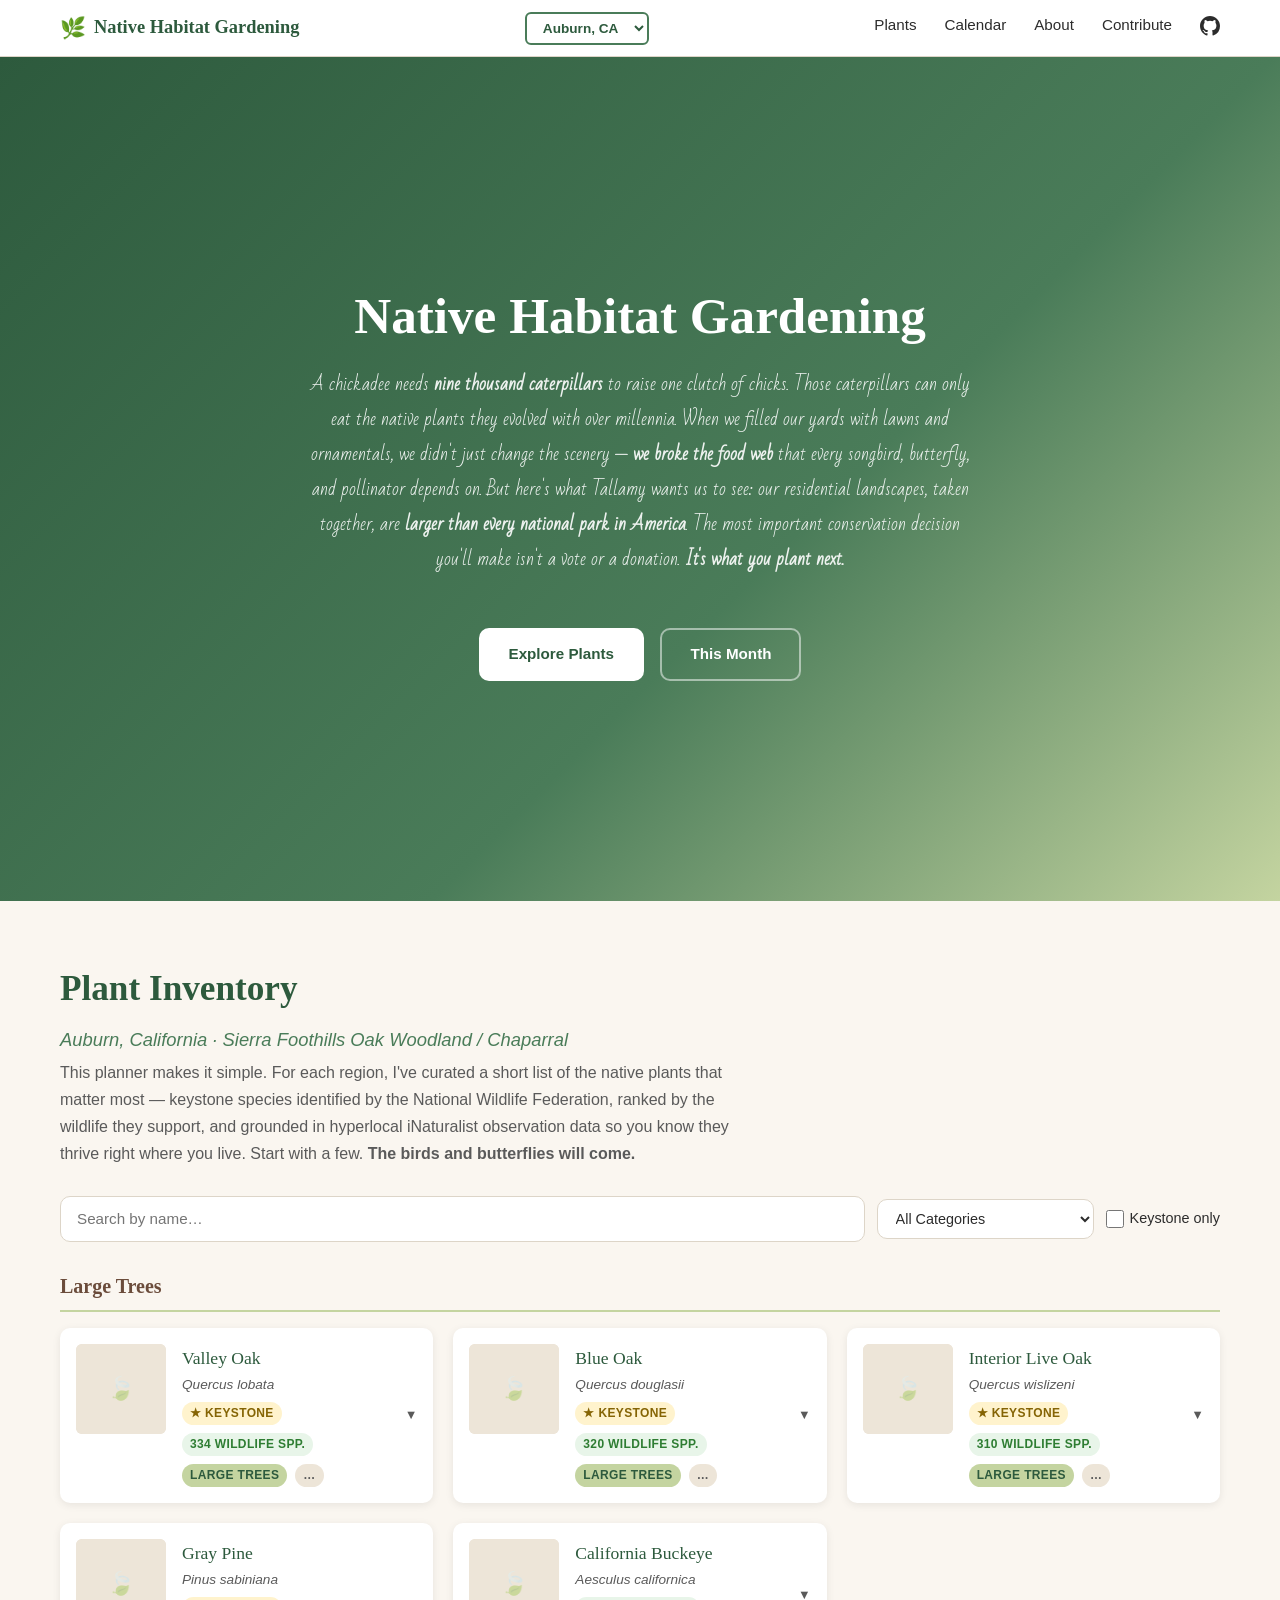
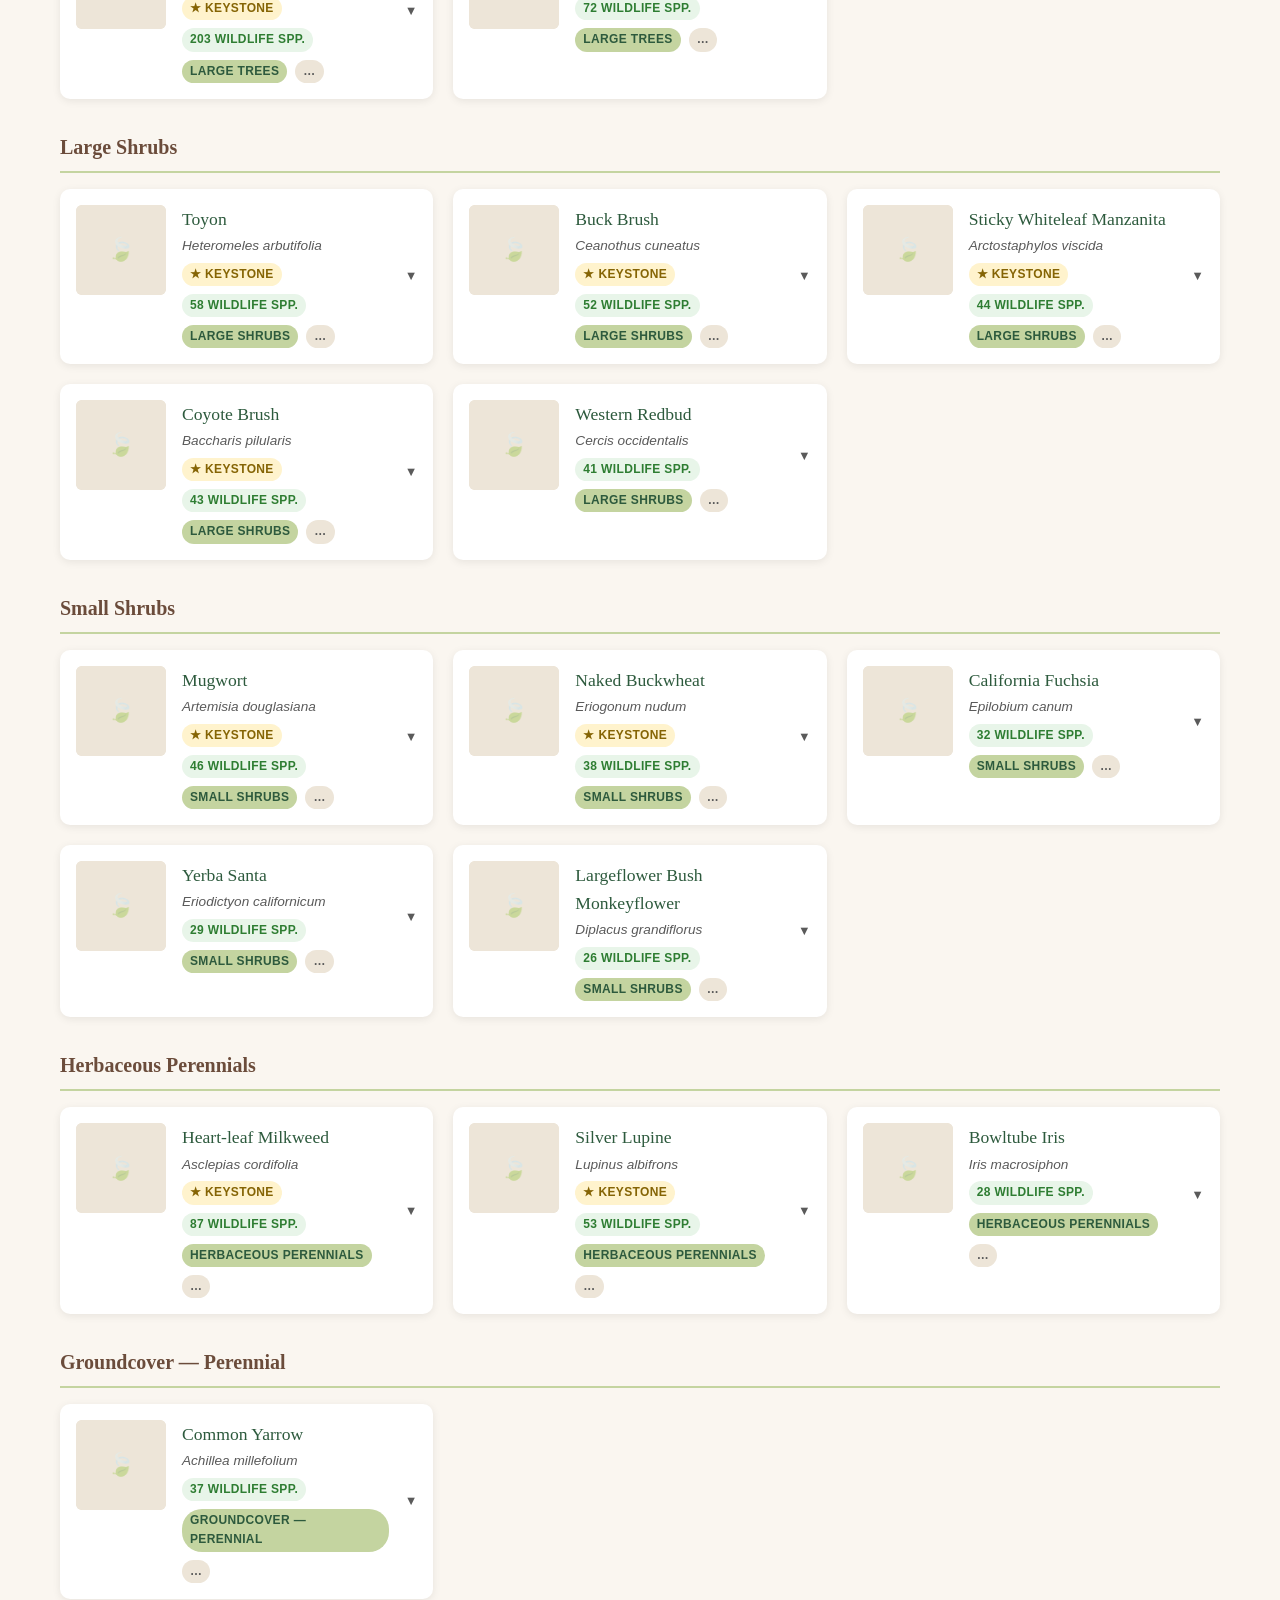
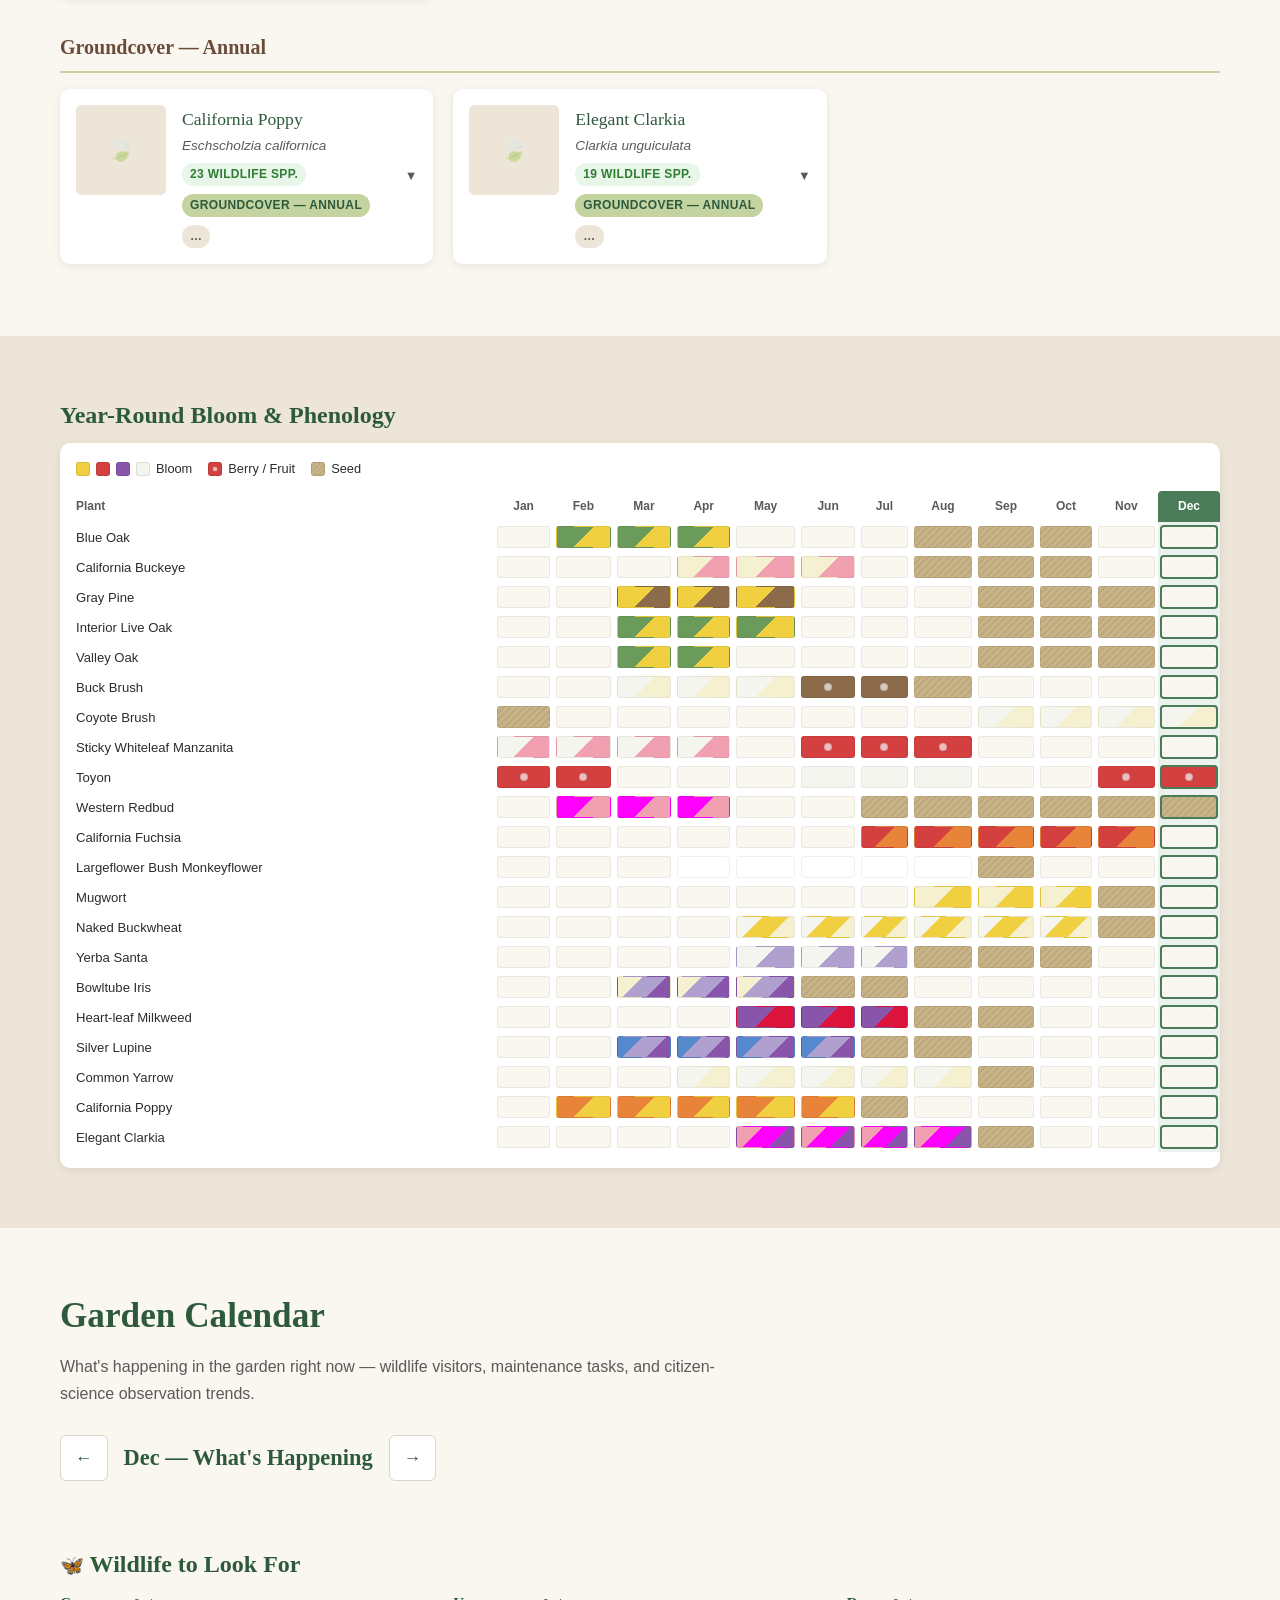
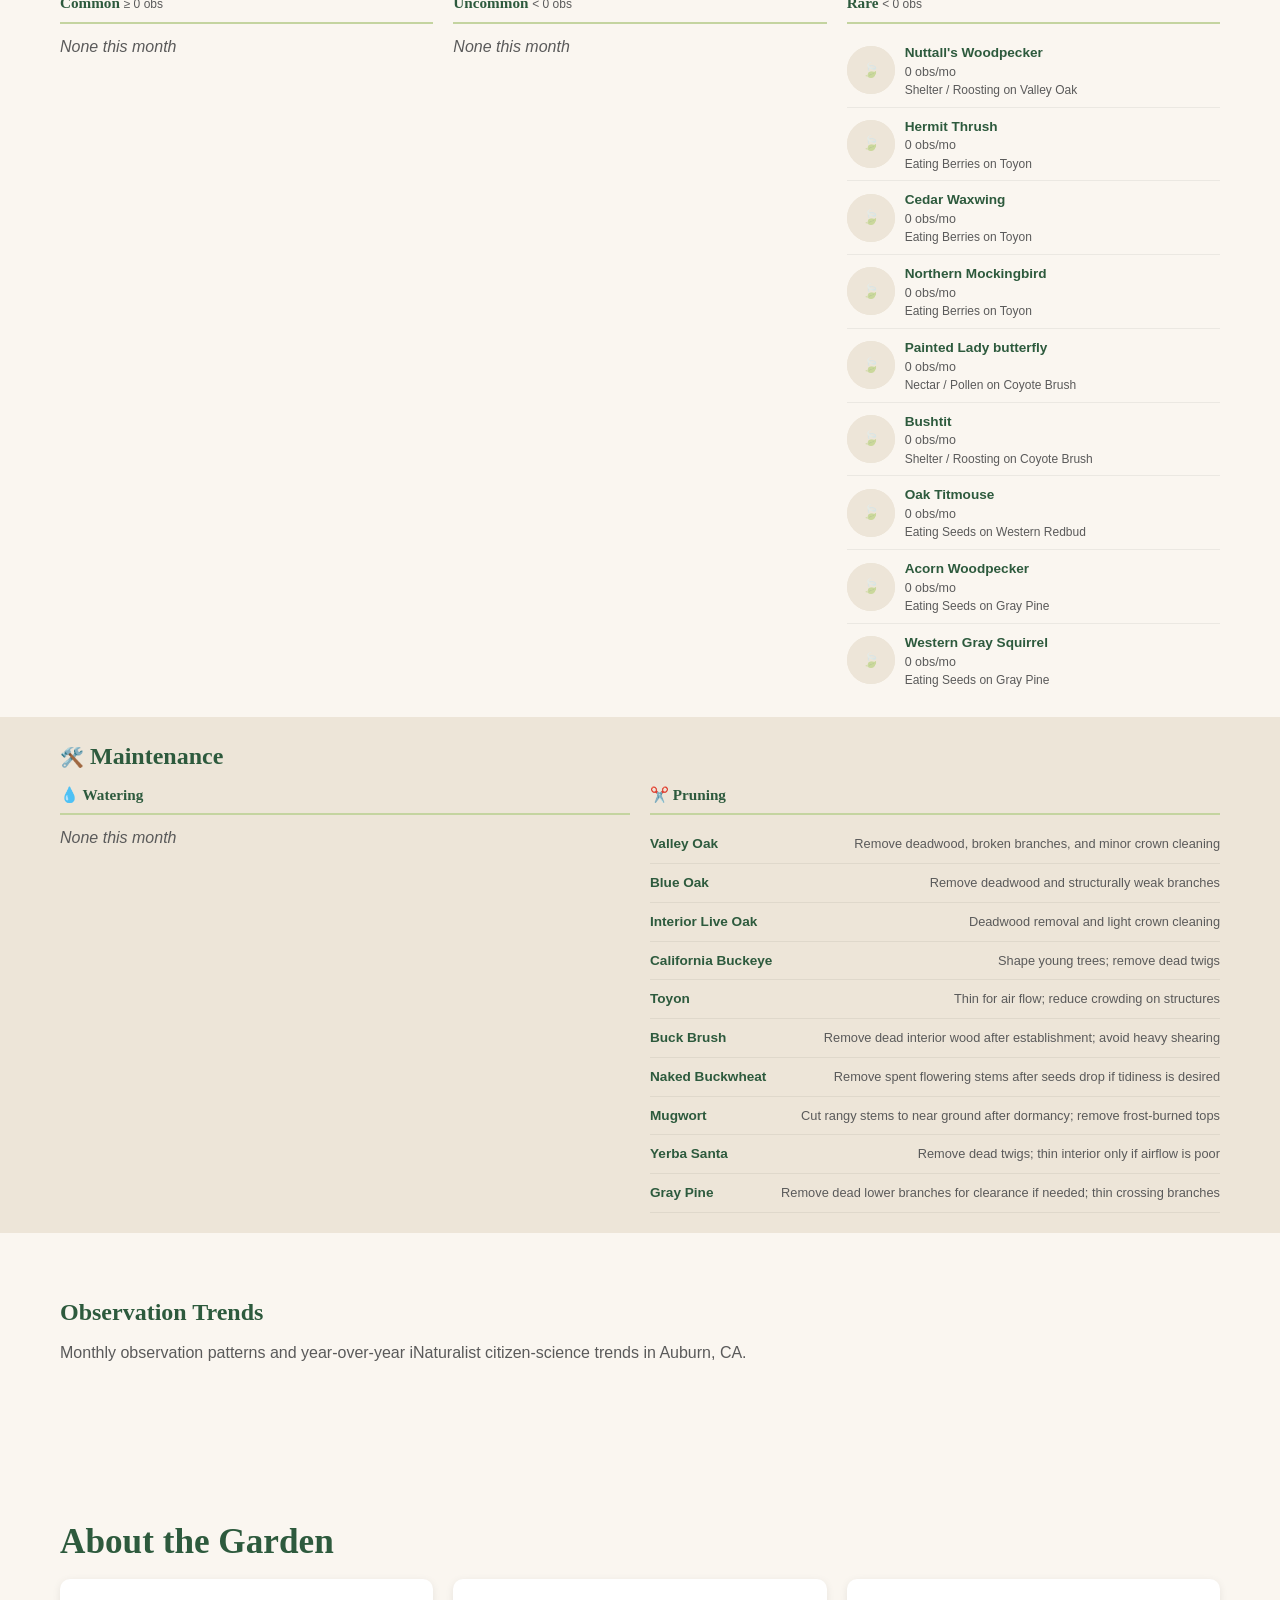
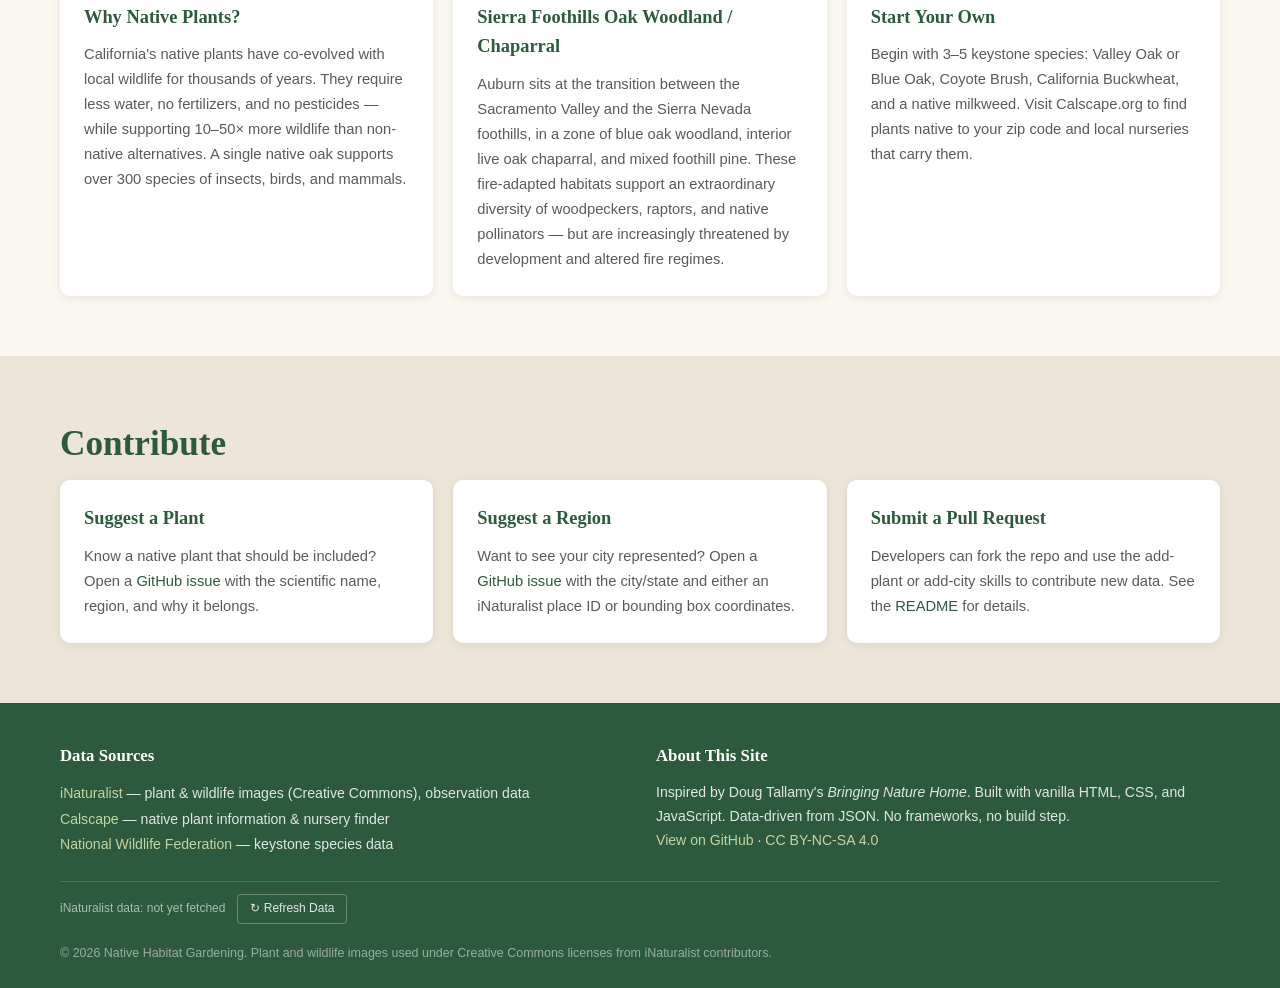
==== index.html @ b2725a1a "Fix plant thumbnail not filling square on mobile Mobile override resized .plant-card-img to 70px but" ====
<!DOCTYPE html>
<html lang="en">
<head>
  <meta charset="UTF-8">
  <meta name="viewport" content="width=device-width, initial-scale=1.0">
  <title>Native Habitat Gardening</title>
  <meta name="description" content="Our yards are larger than every national park combined. This planner curates the native keystone species that matter most for your region — backed by NWF data and iNaturalist observations — so you can rebuild the food web from your own garden.">

  <!-- Open Graph -->
  <meta property="og:title" content="Native Habitat Gardening">
  <meta property="og:description" content="A chickadee needs nine thousand caterpillars to raise one clutch. Our yards, taken together, are larger than every national park in America. What you plant next matters. Start here.">
  <meta property="og:type" content="website">

  <!-- Twitter Card -->
  <meta name="twitter:card" content="summary">
  <meta name="twitter:title" content="Native Habitat Gardening">
  <meta name="twitter:description" content="A chickadee needs nine thousand caterpillars to raise one clutch. Our yards, taken together, are larger than every national park in America. What you plant next matters. Start here.">

  <meta name="theme-color" content="#4a7c59">

  <!-- Favicons & Touch Icons -->
  <link rel="icon" href="favicon.ico" sizes="16x16 32x32">
  <link rel="icon" href="images/favicon.svg" type="image/svg+xml">
  <link rel="apple-touch-icon" href="images/apple-touch-icon.png">
  <link rel="manifest" href="site.webmanifest">

  <link rel="preconnect" href="https://fonts.googleapis.com">
  <link rel="preconnect" href="https://fonts.gstatic.com" crossorigin>
  <link href="https://fonts.googleapis.com/css2?family=Bad+Script&display=swap" rel="stylesheet">
  <link rel="stylesheet" href="css/styles.css?v=14">
</head>
<body>
  <a href="#main" class="skip-link">Skip to main content</a>

  <header class="site-header" role="banner">
    <nav class="nav" aria-label="Main navigation">
      <a href="#" class="nav-logo" aria-label="Native Habitat Gardening home">
        <span class="nav-logo-icon" aria-hidden="true">🌿</span>
        <span>Native Habitat Gardening</span>
      </a>
      <div class="place-selector-wrap">
        <label for="place-selector" class="sr-only">Select a region</label>
        <select id="place-selector" class="place-selector" aria-label="Select a region"></select>
      </div>
      <button class="nav-toggle" aria-label="Toggle menu" aria-expanded="false">
        <span></span><span></span><span></span>
      </button>
      <ul class="nav-links">
        <li><a href="#inventory">Plants</a></li>
        <li><a href="#calendar">Calendar</a></li>
        <li><a href="#about">About</a></li>
        <li><a href="#contribute">Contribute</a></li>
        <li><a href="https://github.com/chetanddesai/native-habitat-planner" target="_blank" rel="noopener" class="nav-github" aria-label="View on GitHub"><svg viewBox="0 0 16 16" width="20" height="20" fill="currentColor" aria-hidden="true"><path d="M8 0C3.58 0 0 3.58 0 8c0 3.54 2.29 6.53 5.47 7.59.4.07.55-.17.55-.38 0-.19-.01-.82-.01-1.49-2.01.37-2.53-.49-2.69-.94-.09-.23-.48-.94-.82-1.13-.28-.15-.68-.52-.01-.53.63-.01 1.08.58 1.23.82.72 1.21 1.87.87 2.33.66.07-.52.28-.87.51-1.07-1.78-.2-3.64-.89-3.64-3.95 0-.87.31-1.59.82-2.15-.08-.2-.36-1.02.08-2.12 0 0 .67-.21 2.2.82a7.64 7.64 0 0 1 4 0c1.53-1.04 2.2-.82 2.2-.82.44 1.1.16 1.92.08 2.12.51.56.82 1.27.82 2.15 0 3.07-1.87 3.75-3.65 3.95.29.25.54.73.54 1.48 0 1.07-.01 1.93-.01 2.2 0 .21.15.46.55.38A8.01 8.01 0 0 0 16 8c0-4.42-3.58-8-8-8z"/></svg></a></li>
      </ul>
    </nav>
  </header>

  <main id="main">
    <section class="hero" aria-label="Garden introduction">
      <div class="hero-content">
        <h1 id="hero-title">Native Habitat Gardening</h1>
        <p class="hero-desc" id="hero-desc">A chickadee needs <strong>nine thousand caterpillars</strong> to raise one clutch of chicks. Those caterpillars can only eat the native plants they evolved with over millennia. When we filled our yards with lawns and ornamentals, we didn't just change the scenery — <strong>we broke the food web</strong> that every songbird, butterfly, and pollinator depends on. But here's what Tallamy wants us to see: our residential landscapes, taken together, are <strong>larger than every national park in America</strong>. The most important conservation decision you'll make isn't a vote or a donation. <strong>It's what you plant next.</strong></p>
        <div class="hero-buttons">
          <a href="#inventory" class="btn btn-primary">Explore Plants</a>
          <a href="#calendar" class="btn btn-secondary">This Month</a>
        </div>
      </div>
    </section>

    <section id="inventory" class="section" aria-label="Plant inventory">
      <div class="container">
        <h2 class="section-title">Plant Inventory</h2>
        <p class="inventory-subtitle" id="inventory-subtitle"></p>
        <p class="section-desc">This planner makes it simple. For each region, I've curated a short list of the native plants that matter most — keystone species identified by the National Wildlife Federation, ranked by the wildlife they support, and grounded in hyperlocal iNaturalist observation data so you know they thrive right where you live. Start with a few. <strong>The birds and butterflies will come.</strong></p>
        <div class="filters" role="search" aria-label="Filter plants">
          <input type="search" id="plant-search" class="filter-search" placeholder="Search by name…" aria-label="Search plants by name">
          <div class="filter-group">
            <select id="category-filter" aria-label="Filter by category">
              <option value="all">All Categories</option>
              <option value="large-tree">Large Tree</option>
              <option value="large-shrub">Large Shrub</option>
              <option value="small-shrub">Small Shrub</option>
              <option value="herbaceous-perennial">Herbaceous Perennial</option>
              <option value="groundcover-perennial">Groundcover — Perennial</option>
              <option value="groundcover-annual">Groundcover — Annual</option>
            </select>
            <label class="filter-checkbox">
              <input type="checkbox" id="keystone-filter">
              <span>Keystone only</span>
            </label>
          </div>
        </div>
        <div id="plant-grid" class="plant-grid" aria-live="polite"></div>
      </div>
    </section>

    <section id="phenology-section" class="section section-alt" aria-label="Year-round phenology">
      <div class="container">
        <h3 class="section-title section-title-sm">Year-Round Bloom &amp; Phenology</h3>
        <div id="phenology-chart" class="phenology-chart" role="img" aria-label="Year-round bloom and phenology timeline for all plants"></div>
      </div>
    </section>

    <section id="calendar" class="section" aria-label="Garden calendar">
      <div class="container">
        <h2 class="section-title">Garden Calendar</h2>
        <p class="section-desc">What's happening in the garden right now — wildlife visitors, maintenance tasks, and citizen-science observation trends.</p>
        <div class="calendar-controls">
          <button class="month-btn" data-dir="-1" aria-label="Previous month">&larr;</button>
          <h3 id="calendar-month-label" class="calendar-month-label"></h3>
          <button class="month-btn" data-dir="1" aria-label="Next month">&rarr;</button>
        </div>
      </div>
    </section>

    <section id="cal-wildlife-section" class="section" aria-label="Wildlife activity">
      <div class="container">
        <h3 class="section-title section-title-sm"><span class="cal-icon" aria-hidden="true">🦋</span> Wildlife to Look For</h3>
        <div id="cal-wildlife-grid" class="cal-wildlife-grid"></div>
      </div>
    </section>

    <section id="cal-maintenance-section" class="section section-alt" aria-label="Maintenance tasks">
      <div class="container">
        <h3 class="section-title section-title-sm"><span class="cal-icon" aria-hidden="true">🛠️</span> Maintenance</h3>
        <div id="cal-maintenance-grid" class="cal-maintenance-grid"></div>
      </div>
    </section>

    <section id="trends-section" class="section" aria-label="Observation trends">
      <div class="container">
        <h3 class="section-title section-title-sm">Observation Trends</h3>
        <p class="section-desc" id="trends-desc"></p>
        <div id="trend-chart" class="trend-chart" role="img" aria-label="Monthly observations and year-over-year trends"></div>
      </div>
    </section>

    <section id="about" class="section" aria-label="About the garden">
      <div class="container">
        <h2 class="section-title">About the Garden</h2>
        <div id="about-grid" class="about-grid"></div>
      </div>
    </section>

    <section id="contribute" class="section section-alt" aria-label="Contribute">
      <div class="container">
        <h2 class="section-title">Contribute</h2>
        <div class="about-grid">
          <div class="about-card">
            <h3>Suggest a Plant</h3>
            <p>Know a native plant that should be included? Open a <a href="https://github.com/chetanddesai/native-habitat-planner/issues" target="_blank" rel="noopener">GitHub issue</a> with the scientific name, region, and why it belongs.</p>
          </div>
          <div class="about-card">
            <h3>Suggest a Region</h3>
            <p>Want to see your city represented? Open a <a href="https://github.com/chetanddesai/native-habitat-planner/issues" target="_blank" rel="noopener">GitHub issue</a> with the city/state and either an iNaturalist place ID or bounding box coordinates.</p>
          </div>
          <div class="about-card">
            <h3>Submit a Pull Request</h3>
            <p>Developers can fork the repo and use the add-plant or add-city skills to contribute new data. See the <a href="https://github.com/chetanddesai/native-habitat-planner" target="_blank" rel="noopener">README</a> for details.</p>
          </div>
        </div>
      </div>
    </section>
  </main>

  <footer class="site-footer" role="contentinfo">
    <div class="container">
      <div class="footer-grid">
        <div class="footer-section">
          <h4>Data Sources</h4>
          <ul>
            <li><a href="https://www.inaturalist.org" target="_blank" rel="noopener">iNaturalist</a> — plant &amp; wildlife images (Creative Commons), observation data</li>
            <li><a href="https://calscape.org" target="_blank" rel="noopener">Calscape</a> — native plant information &amp; nursery finder</li>
            <li><a href="https://www.nwf.org/nativeplantfinder" target="_blank" rel="noopener">National Wildlife Federation</a> — keystone species data</li>
          </ul>
        </div>
        <div class="footer-section">
          <h4>About This Site</h4>
          <p>Inspired by Doug Tallamy's <em>Bringing Nature Home</em>. Built with vanilla HTML, CSS, and JavaScript. Data-driven from JSON. No frameworks, no build step.</p>
          <p><a href="https://github.com/chetanddesai/native-habitat-planner" target="_blank" rel="noopener">View on GitHub</a> · <a href="https://creativecommons.org/licenses/by-nc-sa/4.0/" target="_blank" rel="noopener">CC BY-NC-SA 4.0</a></p>
        </div>
      </div>
      <div class="footer-cache">
        <span id="cache-status" class="cache-status">iNaturalist data: not yet fetched</span>
        <button type="button" id="refresh-cache-btn" class="refresh-cache-btn" title="Clear cached data and re-fetch from iNaturalist">↻ Refresh Data</button>
      </div>
      <p class="footer-copy">&copy; 2026 Native Habitat Gardening. Plant and wildlife images used under Creative Commons licenses from iNaturalist contributors.</p>
    </div>
  </footer>

  <button type="button" class="back-to-top" id="back-to-top" aria-label="Back to top" title="Back to top">
    <svg width="22" height="22" viewBox="0 0 24 24" fill="none" stroke="currentColor" stroke-width="2.2" stroke-linecap="round" stroke-linejoin="round" aria-hidden="true"><path d="M18 15l-6-6-6 6"/></svg>
  </button>

  <script src="js/app.js?v=14"></script>
</body>
</html>
---- css/styles.css ----
/* ============================================================
   Native Habitat Planner — CSS
   Earth-tone palette, mobile-first, accessible
   ============================================================ */

/* --- Tokens --- */
:root {
  --c-sage: #4a7c59;
  --c-sage-dark: #2d5a3d;
  --c-sage-light: #c4d4a0;
  --c-sand: #faf6f0;
  --c-sand-dark: #ede5d8;
  --c-terracotta: #c4724e;
  --c-terracotta-dark: #a85a3a;
  --c-oak: #6b4c3b;
  --c-sky: #5b9bd5;
  --c-text: #2c2c2c;
  --c-text-light: #5a5a5a;
  --c-white: #ffffff;
  --c-border: #ddd5c8;

  --font-body: -apple-system, BlinkMacSystemFont, 'Segoe UI', Roboto, Oxygen, sans-serif;
  --font-heading: 'Georgia', 'Times New Roman', serif;

  --radius: 10px;
  --radius-sm: 6px;
  --shadow: 0 2px 8px rgba(0,0,0,.08);
  --shadow-lg: 0 4px 20px rgba(0,0,0,.12);
  --transition: .2s ease;

  --container: 1200px;
}

/* --- Reset --- */
*, *::before, *::after { box-sizing: border-box; margin: 0; padding: 0; }
html { scroll-behavior: smooth; -webkit-text-size-adjust: 100%; }
body {
  font-family: var(--font-body);
  color: var(--c-text);
  background: var(--c-sand);
  line-height: 1.6;
  -webkit-font-smoothing: antialiased;
}
img { max-width: 100%; height: auto; display: block; }
a { color: var(--c-sage-dark); text-decoration: none; }
a:hover { text-decoration: underline; }
ul { list-style: none; }
button { cursor: pointer; font: inherit; }
select, input { font: inherit; }

.sr-only {
  position: absolute;
  width: 1px;
  height: 1px;
  padding: 0;
  margin: -1px;
  overflow: hidden;
  clip: rect(0,0,0,0);
  white-space: nowrap;
  border: 0;
}

/* --- Skip link --- */
.skip-link {
  position: absolute;
  top: -100%;
  left: 16px;
  background: var(--c-sage-dark);
  color: var(--c-white);
  padding: 8px 16px;
  border-radius: var(--radius-sm);
  z-index: 1000;
  font-weight: 600;
}
.skip-link:focus { top: 16px; }

/* --- Container --- */
.container { max-width: var(--container); margin: 0 auto; padding: 0 20px; }

/* --- Nav --- */
.site-header {
  position: sticky;
  top: 0;
  z-index: 100;
  background: var(--c-white);
  border-bottom: 1px solid var(--c-border);
  backdrop-filter: blur(8px);
  background: rgba(255,255,255,.95);
}
.nav {
  max-width: var(--container);
  margin: 0 auto;
  padding: 0 20px;
  display: flex;
  align-items: center;
  justify-content: space-between;
  height: 56px;
  gap: 12px;
}
.nav-logo {
  display: flex;
  align-items: center;
  gap: 8px;
  font-family: var(--font-heading);
  font-size: 1.15rem;
  font-weight: 700;
  color: var(--c-sage-dark);
  flex-shrink: 0;
}
.nav-logo:hover { text-decoration: none; }
.nav-logo-icon { font-size: 1.3rem; }

/* Place Selector */
.place-selector-wrap {
  flex-shrink: 0;
}
.place-selector {
  padding: 6px 12px;
  border: 2px solid var(--c-sage);
  border-radius: var(--radius-sm);
  background: var(--c-white);
  font-size: 0.85rem;
  font-weight: 600;
  color: var(--c-sage-dark);
  cursor: pointer;
  transition: var(--transition);
}
.place-selector:hover {
  border-color: var(--c-sage-dark);
  background: rgba(74, 124, 89, 0.05);
}
.place-selector:focus {
  outline: 2px solid var(--c-sage);
  outline-offset: 1px;
}

.nav-links {
  display: flex;
  gap: 28px;
}
.nav-links a {
  font-size: 0.95rem;
  font-weight: 500;
  color: var(--c-text);
  padding: 4px 0;
  border-bottom: 2px solid transparent;
  transition: border-color var(--transition);
}
.nav-links a:hover {
  border-bottom-color: var(--c-sage);
  text-decoration: none;
  color: var(--c-sage-dark);
}
.nav-github {
  display: inline-flex;
  align-items: center;
  gap: 6px;
}
.nav-github svg { vertical-align: middle; }
.nav-toggle {
  display: none;
  flex-direction: column;
  gap: 5px;
  background: none;
  border: none;
  padding: 4px;
}
.nav-toggle span {
  display: block;
  width: 24px;
  height: 2px;
  background: var(--c-text);
  border-radius: 2px;
  transition: var(--transition);
}

/* --- Hero --- */
.hero {
  background: linear-gradient(135deg, var(--c-sage-dark) 0%, var(--c-sage) 60%, var(--c-sage-light) 100%);
  color: var(--c-white);
  padding: 48px 20px 40px;
  text-align: center;
  display: flex;
  align-items: center;
  justify-content: center;
  min-height: calc(100vh - 56px);
  min-height: calc(100dvh - 56px);
}
.hero-content {
  max-width: 680px;
  margin: 0 auto;
  display: flex;
  flex-direction: column;
  align-items: center;
  flex: 1;
  max-height: 100%;
}
.hero-buttons { margin-top: auto; padding-top: 24px; }
.hero h1 {
  font-family: var(--font-heading);
  font-size: clamp(2rem, 5vw, 3.2rem);
  line-height: 1.2;
  margin-bottom: 20px;
}
.inventory-subtitle {
  font-size: 1.15rem;
  color: var(--c-sage);
  font-style: italic;
  margin-bottom: 4px;
}
.hero-desc {
  font-family: 'Bad Script';
  font-size: 1.15rem;
  line-height: 1.9;
  opacity: 0.9;
  margin-bottom: 28px;
}
.hero-desc strong {
  font-weight: 700;
  color: var(--c-white);
  opacity: 1;
}

/* --- Buttons --- */
.btn {
  display: inline-block;
  padding: 12px 28px;
  border-radius: var(--radius);
  font-weight: 600;
  font-size: 0.95rem;
  transition: var(--transition);
  border: 2px solid transparent;
}
.btn:hover { text-decoration: none; }
.btn-primary {
  background: var(--c-white);
  color: var(--c-sage-dark);
}
.btn-primary:hover { background: var(--c-sand); }
.btn-secondary {
  background: transparent;
  color: var(--c-white);
  border-color: rgba(255,255,255,.5);
  margin-left: 12px;
}
.btn-secondary:hover { border-color: var(--c-white); background: rgba(255,255,255,.1); }

/* --- Sections --- */
.section { padding: 60px 0; }
#calendar { padding-bottom: 20px; }
#cal-wildlife-section,
#cal-maintenance-section { padding: 20px 0; }
.section-alt { background: var(--c-sand-dark); }
.section-title {
  font-family: var(--font-heading);
  font-size: clamp(1.6rem, 3.5vw, 2.2rem);
  color: var(--c-sage-dark);
  margin-bottom: 8px;
}
.section-desc {
  color: var(--c-text-light);
  max-width: 700px;
  margin-bottom: 28px;
  line-height: 1.7;
}
.section-title-sm {
  font-size: clamp(1.2rem, 2.5vw, 1.5rem);
}

/* --- Maintenance Grid --- */
.cal-maintenance-grid {
  display: grid;
  grid-template-columns: repeat(2, 1fr);
  gap: 20px;
}
@media (max-width: 600px) {
  .cal-maintenance-grid { grid-template-columns: 1fr; }
}
.cal-maint-column-label {
  font-family: var(--font-heading);
  font-size: 0.95rem;
  color: var(--c-sage-dark);
  margin-bottom: 10px;
  padding-bottom: 6px;
  border-bottom: 2px solid var(--c-sage-light);
}
.cal-maint-card {
  display: flex;
  justify-content: space-between;
  align-items: baseline;
  padding: 8px 0;
  border-bottom: 1px solid rgba(0,0,0,.06);
}
.cal-maint-plant {
  font-weight: 600;
  font-size: 0.85rem;
  color: var(--c-sage-dark);
}
.cal-maint-detail {
  font-size: 0.8rem;
  color: var(--c-text-light);
  text-align: right;
  flex-shrink: 1;
  margin-left: 12px;
}

/* --- Filters --- */
.filters {
  display: flex;
  flex-wrap: wrap;
  gap: 12px;
  margin-bottom: 28px;
  align-items: center;
}
.filter-search {
  flex: 1 1 240px;
  padding: 10px 16px;
  border: 1px solid var(--c-border);
  border-radius: var(--radius);
  background: var(--c-white);
  font-size: 0.95rem;
}
.filter-search:focus {
  outline: 2px solid var(--c-sage);
  outline-offset: 1px;
  border-color: var(--c-sage);
}
.filter-group {
  display: flex;
  gap: 12px;
  align-items: center;
  flex-wrap: wrap;
}
.filter-group select {
  padding: 10px 14px;
  border: 1px solid var(--c-border);
  border-radius: var(--radius);
  background: var(--c-white);
  font-size: 0.9rem;
  color: var(--c-text);
}
.filter-group select:focus { outline: 2px solid var(--c-sage); outline-offset: 1px; }
.filter-checkbox {
  display: flex;
  align-items: center;
  gap: 6px;
  font-size: 0.9rem;
  cursor: pointer;
  white-space: nowrap;
}
.filter-checkbox input[type="checkbox"] {
  width: 18px;
  height: 18px;
  accent-color: var(--c-sage);
}

/* --- Plant Grid --- */
.plant-grid {
  display: grid;
  gap: 20px;
}
.category-group { margin-bottom: 12px; }
.category-heading {
  font-family: var(--font-heading);
  font-size: 1.25rem;
  color: var(--c-oak);
  padding-bottom: 8px;
  border-bottom: 2px solid var(--c-sage-light);
  margin-bottom: 16px;
}
.category-plants {
  display: grid;
  grid-template-columns: repeat(auto-fill, minmax(320px, 1fr));
  gap: 20px;
}

/* --- Plant Card --- */
.plant-card {
  background: var(--c-white);
  border-radius: var(--radius);
  box-shadow: var(--shadow);
  overflow: hidden;
  min-width: 0;
  transition: box-shadow var(--transition);
}
.plant-card:hover { box-shadow: var(--shadow-lg); }
.plant-card-header {
  cursor: pointer;
  display: flex;
  gap: 16px;
  padding: 16px;
}
.plant-card-header:focus-visible {
  outline: 2px solid var(--c-sage);
  outline-offset: -2px;
}
.plant-card-img-wrap {
  position: relative;
  width: 90px;
  height: 90px;
  border-radius: var(--radius-sm);
  flex-shrink: 0;
  overflow: hidden;
  background: var(--c-sand-dark);
}
.plant-card-img {
  width: 100%;
  height: 100%;
  border-radius: var(--radius-sm);
  object-fit: cover;
  display: block;
}
/* ---- Image loading / failed states ---- */
.img-loading {
  position: relative;
  overflow: hidden;
}
.img-loading::before {
  content: '';
  position: absolute;
  inset: 0;
  background: linear-gradient(135deg, var(--c-sand) 0%, var(--c-sand-dark) 50%, var(--c-sand) 100%);
  background-size: 200% 200%;
  animation: shimmer 1.6s ease-in-out infinite;
  z-index: 1;
}
.img-loading::after {
  content: '🌱';
  position: absolute;
  inset: 0;
  display: flex;
  align-items: center;
  justify-content: center;
  font-size: 1.4rem;
  opacity: .45;
  z-index: 2;
}
.img-loading.img-circle::after { font-size: 1rem; }
.img-loading.img-sm::after { font-size: 0.9rem; }
@keyframes shimmer {
  0% { background-position: 200% 200%; }
  100% { background-position: 0% 0%; }
}
.img-failed {
  position: relative;
}
.img-failed::before {
  content: '';
  position: absolute;
  inset: 0;
  background: var(--c-sand-dark);
  z-index: 1;
}
.img-failed::after {
  content: '🍃';
  position: absolute;
  inset: 0;
  display: flex;
  align-items: center;
  justify-content: center;
  font-size: 1.4rem;
  opacity: .35;
  z-index: 2;
}
.img-failed.img-circle::after { font-size: 1rem; }
.img-failed.img-sm::after { font-size: 0.9rem; }
.plant-card-info { flex: 1; min-width: 0; }
.plant-card-name {
  font-family: var(--font-heading);
  font-size: 1.1rem;
  color: var(--c-sage-dark);
  margin-bottom: 2px;
}
.plant-card-scientific {
  font-style: italic;
  font-size: 0.85rem;
  color: var(--c-text-light);
  margin-bottom: 6px;
}
.plant-card-meta {
  display: flex;
  gap: 8px;
  flex-wrap: wrap;
  font-size: 0.8rem;
}
.badge {
  display: inline-flex;
  align-items: center;
  gap: 4px;
  padding: 2px 8px;
  border-radius: 20px;
  font-weight: 600;
  font-size: 0.75rem;
  text-transform: uppercase;
  letter-spacing: 0.03em;
}
.badge-keystone {
  background: #fff3cd;
  color: #856404;
}
.badge-category {
  background: var(--c-sage-light);
  color: var(--c-sage-dark);
}
.badge-frequency {
  background: var(--c-sand-dark);
  color: var(--c-text-light);
}
.badge-wildlife {
  background: #e8f5e9;
  color: #2e7d32;
}
.expand-indicator {
  font-size: 0.8rem;
  color: var(--c-text-light);
  transition: transform var(--transition);
  flex-shrink: 0;
  align-self: center;
}
.plant-card.expanded .expand-indicator { transform: rotate(180deg); }

/* --- Plant Detail --- */
.plant-detail {
  display: none;
  border-top: 1px solid var(--c-border);
  padding: 0 16px 16px;
  overflow-wrap: break-word;
  word-break: break-word;
}
.plant-card.expanded .plant-detail { display: block; }

.plant-detail-top {
  display: flex;
  gap: 20px;
  padding-top: 16px;
  margin-bottom: 16px;
  flex-wrap: wrap;
}
.plant-detail-hero {
  width: 200px;
  flex-shrink: 0;
}
.plant-detail-img-wrap {
  position: relative;
  width: 100%;
  aspect-ratio: 4/3;
  border-radius: var(--radius-sm);
  overflow: hidden;
  background: var(--c-sand-dark);
}
.plant-detail-img-wrap img {
  width: 100%;
  height: 100%;
  border-radius: var(--radius-sm);
  object-fit: cover;
  display: block;
}
.plant-detail-hero .attribution {
  font-size: 0.72rem;
  color: var(--c-text-light);
  margin-top: 4px;
}
.plant-detail-hero .attribution a { color: var(--c-text-light); text-decoration: underline; }
.plant-detail-body { flex: 1; min-width: 0; overflow-wrap: break-word; word-break: break-word; }
.plant-detail-desc {
  margin-bottom: 12px;
  line-height: 1.7;
  font-size: 0.95rem;
}
.plant-detail-links {
  display: flex;
  gap: 12px;
  flex-wrap: wrap;
  margin-bottom: 16px;
}
.plant-detail-links a {
  display: inline-flex;
  align-items: center;
  gap: 4px;
  font-size: 0.85rem;
  font-weight: 600;
  color: var(--c-sage-dark);
  padding: 6px 12px;
  border: 1px solid var(--c-sage);
  border-radius: var(--radius-sm);
  transition: var(--transition);
}
.plant-detail-links a:hover {
  background: var(--c-sage);
  color: var(--c-white);
  text-decoration: none;
}

.planting-reqs {
  display: grid;
  grid-template-columns: repeat(auto-fit, minmax(160px, 1fr));
  gap: 12px;
  margin-bottom: 20px;
}
.planting-req {
  background: var(--c-sand);
  padding: 10px 12px;
  border-radius: var(--radius-sm);
  font-size: 0.85rem;
}
.planting-req strong {
  display: block;
  font-size: 0.75rem;
  text-transform: uppercase;
  letter-spacing: 0.04em;
  color: var(--c-text-light);
  margin-bottom: 2px;
}

/* --- Tabs --- */
.detail-tabs {
  display: grid;
  grid-template-columns: 1fr 1fr;
  gap: 8px;
  margin-bottom: 16px;
}
.detail-tab {
  padding: 8px 12px;
  font-size: 0.85rem;
  font-weight: 600;
  line-height: 1.25;
  min-height: 2.75rem;
  display: flex;
  align-items: center;
  justify-content: center;
  text-align: center;
  background: none;
  border: 1px solid var(--c-border);
  border-radius: var(--radius-sm);
  color: var(--c-text-light);
  cursor: pointer;
  transition: var(--transition);
  -webkit-tap-highlight-color: transparent;
}
.detail-tab:hover { color: var(--c-sage-dark); border-color: var(--c-sage); }
.detail-tab.active {
  color: var(--c-sage-dark);
  border-color: var(--c-sage);
  background: rgba(74, 124, 89, 0.1);
}
.tab-panel { display: none; }
.tab-panel.active { display: block; }

/* --- Maintenance tab --- */
.watering-grid {
  display: grid;
  grid-template-columns: repeat(6, 1fr);
  gap: 4px;
  margin-bottom: 12px;
}
.water-cell {
  text-align: center;
  padding: 6px 2px;
  border-radius: var(--radius-sm);
  font-size: 0.7rem;
  font-weight: 600;
}
.water-cell .month-label {
  display: block;
  font-size: 0.65rem;
  font-weight: 400;
  color: var(--c-text-light);
  margin-bottom: 2px;
}
.water-none { background: var(--c-sand); color: var(--c-text-light); }
.water-low { background: #d4edff; color: #1a6fb5; }
.water-moderate { background: #87ceeb; color: #0a4a7a; }
.water-cell.water-current { outline: 2.5px solid var(--c-sage); outline-offset: -2px; }
.prune-cell {
  text-align: center;
  padding: 6px 2px;
  border-radius: 6px;
  font-size: 0.75rem;
  font-weight: 600;
}
.prune-cell .month-label {
  display: block;
  font-size: 0.65rem;
  text-transform: uppercase;
  color: inherit;
  margin-bottom: 2px;
}
.prune-inactive { background: var(--c-sand); color: var(--c-text-light); }
.prune-active { background: #f5e6d0; color: #7a5c3a; }
.prune-cell.prune-current { outline: 2.5px solid var(--c-sage); outline-offset: -2px; }
.maintenance-note {
  font-size: 0.85rem;
  color: var(--c-text-light);
  line-height: 1.5;
  margin: 4px 0 16px;
  overflow-wrap: break-word;
  word-break: break-word;
}

/* --- Phenology tab --- */
.phenology-row {
  display: grid;
  grid-template-columns: repeat(6, 1fr);
  gap: 4px;
  margin-bottom: 8px;
}
.pheno-month {
  border-radius: 6px;
  padding: 6px 2px;
  display: flex;
  flex-direction: column;
  align-items: center;
  justify-content: center;
  gap: 2px;
  min-height: 38px;
}
.pheno-label {
  font-size: 0.65rem;
  font-weight: 600;
  text-transform: uppercase;
  letter-spacing: 0.02em;
}
.phenology-empty { background: var(--c-sand); color: var(--c-text-light); }
.pheno-seed-stripe {
  background: repeating-linear-gradient(135deg,#c8b48a,#c8b48a 3px,#bfa97a 3px,#bfa97a 5px);
  color: var(--c-text);
}
.pheno-berry-dot { position: relative; }
.pheno-berry-dot::after {
  content: '';
  position: absolute;
  top: 50%; left: 50%;
  transform: translate(-50%, -50%);
  width: 8px; height: 8px;
  border-radius: 50%;
  background: rgba(255,255,255,.65);
  border: 1px solid rgba(0,0,0,.12);
  pointer-events: none;
}
.pheno-text-light { color: var(--c-white); }
.pheno-text-light .pheno-label { color: var(--c-white); }
.pheno-month.pheno-current { outline: 2.5px solid var(--c-sage); outline-offset: -2px; }

.phenology-legend {
  display: flex;
  gap: 16px;
  font-size: 0.8rem;
  margin-bottom: 8px;
  flex-wrap: wrap;
}
.phenology-legend-item {
  display: flex;
  align-items: center;
  gap: 6px;
}
.legend-swatch {
  width: 14px;
  height: 14px;
  border-radius: 3px;
  flex-shrink: 0;
  position: relative;
  border: 1px solid rgba(0,0,0,.1);
}
.legend-swatch.pheno-berry-dot::after { width: 5px; height: 5px; }
.legend-swatch.pheno-seed-stripe {
  background: repeating-linear-gradient(135deg,#c8b48a,#c8b48a 2px,#bfa97a 2px,#bfa97a 3.5px);
}
.phenology-eco {
  font-size: 0.88rem;
  color: var(--c-text-light);
  line-height: 1.6;
  margin-top: 8px;
  padding: 10px;
  background: var(--c-sand);
  border-radius: var(--radius-sm);
}
.bloom-colors {
  display: flex;
  gap: 6px;
  margin-bottom: 8px;
  flex-wrap: wrap;
}
.color-swatch {
  display: inline-flex;
  align-items: center;
  gap: 4px;
  font-size: 0.78rem;
  padding: 3px 8px;
  border-radius: 12px;
  background: var(--c-sand);
  border: 1px solid var(--c-border);
}
.color-dot {
  width: 10px;
  height: 10px;
  border-radius: 50%;
  border: 1px solid rgba(0,0,0,.15);
}

/* --- Wildlife tab --- */
.wildlife-entry {
  display: flex;
  gap: 12px;
  padding: 12px 0;
  border-bottom: 1px solid var(--c-border);
  align-items: flex-start;
}
.wildlife-entry:last-child { border-bottom: none; }
.wildlife-img-wrap {
  position: relative;
  width: 60px;
  height: 60px;
  border-radius: 50%;
  flex-shrink: 0;
  overflow: hidden;
  background: var(--c-sand-dark);
}
.wildlife-img {
  width: 100%;
  height: 100%;
  border-radius: 50%;
  object-fit: cover;
  display: block;
}
.wildlife-info { flex: 1; }
.wildlife-species {
  font-weight: 600;
  font-size: 0.92rem;
  margin-bottom: 2px;
}
.wildlife-species-link { color: inherit; text-decoration: none; }
.wildlife-species-link:hover { color: var(--c-sage-dark); text-decoration: underline; }
.wildlife-img-link { display: block; flex-shrink: 0; }
.wildlife-activity {
  font-size: 0.8rem;
  color: var(--c-text-light);
  margin-bottom: 4px;
}
.wildlife-months {
  display: grid;
  grid-template-columns: repeat(6, 1fr);
  gap: 3px;
  margin-bottom: 4px;
}
.wl-month {
  border-radius: 5px;
  padding: 3px 0;
  display: flex;
  align-items: center;
  justify-content: center;
}
.wl-month-label {
  font-size: 0.58rem;
  font-weight: 600;
  text-transform: uppercase;
  letter-spacing: 0.02em;
}
.wl-month-active { background: var(--c-sage-light); color: var(--c-sage-dark); }
.wl-month-inactive { background: var(--c-sand); color: var(--c-text-light); }
.wl-month.wl-month-current { outline: 2.5px solid var(--c-sage); outline-offset: -2px; }
.wildlife-notes {
  font-size: 0.82rem;
  color: var(--c-text-light);
  font-style: italic;
}

/* --- Observations tab --- */
.obs-histogram {
  display: grid;
  grid-template-columns: repeat(12, 1fr);
  gap: 4px;
  align-items: end;
  height: 120px;
  margin-bottom: 8px;
  padding: 0 2px;
}
.obs-bar-wrap {
  display: flex;
  flex-direction: column;
  align-items: center;
  height: 100%;
  justify-content: flex-end;
}
.obs-bar {
  width: 100%;
  background: var(--c-sage);
  border-radius: 3px 3px 0 0;
  min-height: 2px;
  transition: height var(--transition);
}
.obs-bar-label {
  font-size: 0.6rem;
  color: var(--c-text-light);
  margin-top: 4px;
}
.obs-bar-value {
  font-size: 0.6rem;
  font-weight: 600;
  color: var(--c-sage-dark);
  margin-bottom: 2px;
}
.obs-trend {
  display: flex;
  gap: 8px;
  align-items: end;
  height: 80px;
  margin-bottom: 8px;
}
.obs-trend-bar-wrap {
  flex: 1;
  display: flex;
  flex-direction: column;
  align-items: center;
  height: 100%;
  justify-content: flex-end;
}
.obs-trend-bar {
  width: 100%;
  max-width: 48px;
  background: var(--c-sky);
  border-radius: 3px 3px 0 0;
  min-height: 2px;
}
.obs-trend-label {
  font-size: 0.7rem;
  color: var(--c-text-light);
  margin-top: 4px;
}
.obs-trend-value {
  font-size: 0.7rem;
  font-weight: 600;
  color: var(--c-text);
  margin-bottom: 2px;
}
.obs-total {
  font-size: 0.85rem;
  color: var(--c-text-light);
  margin-bottom: 8px;
}

/* --- Calendar Section --- */
.calendar-controls {
  display: flex;
  align-items: center;
  gap: 16px;
  margin-bottom: 24px;
}
.month-btn {
  background: var(--c-white);
  border: 1px solid var(--c-border);
  border-radius: var(--radius-sm);
  padding: 8px 14px;
  font-size: 1.1rem;
  color: var(--c-sage-dark);
  transition: var(--transition);
}
.month-btn:hover { background: var(--c-sage); color: var(--c-white); }
.calendar-month-label {
  font-family: var(--font-heading);
  font-size: 1.4rem;
  color: var(--c-sage-dark);
}
.cal-icon { font-size: 1.2rem; }
.cal-detail { color: var(--c-text-light); font-size: 0.85rem; }
.cal-empty { color: var(--c-text-light); font-style: italic; }

/* --- Calendar Wildlife Grid --- */
.cal-wildlife-grid {
  display: grid;
  grid-template-columns: repeat(3, 1fr);
  gap: 20px;
}
@media (max-width: 768px) {
  .cal-wildlife-grid { grid-template-columns: 1fr; }
}
.cal-wl-column-label {
  font-family: var(--font-heading);
  font-size: 0.95rem;
  color: var(--c-sage-dark);
  margin-bottom: 10px;
  padding-bottom: 6px;
  border-bottom: 2px solid var(--c-sage-light);
}
.cal-wl-threshold {
  font-family: var(--font-body);
  font-size: 0.75rem;
  font-weight: 400;
  color: var(--c-text-light);
}
.cal-wl-card {
  display: flex;
  align-items: center;
  gap: 10px;
  padding: 8px 0;
  border-bottom: 1px solid rgba(0,0,0,.06);
}
.cal-wl-img-wrap {
  position: relative;
  width: 48px;
  height: 48px;
  border-radius: 50%;
  flex-shrink: 0;
  overflow: hidden;
  background: var(--c-sand-dark);
}
.cal-wl-img {
  width: 100%;
  height: 100%;
  border-radius: 50%;
  object-fit: cover;
  display: block;
}
.cal-wl-info { min-width: 0; }
.cal-wl-name {
  display: block;
  font-weight: 600;
  font-size: 0.85rem;
  color: var(--c-sage-dark);
  text-decoration: none;
}
.cal-wl-name:hover { text-decoration: underline; }
.cal-wl-img-link { display: block; flex-shrink: 0; }
.cal-wl-detail {
  display: block;
  font-size: 0.78rem;
  color: var(--c-text-light);
  line-height: 1.3;
}
.cal-wl-interactions { margin-top: 2px; }
.cal-wl-interaction {
  display: block;
  font-size: 0.75rem;
  color: var(--c-text-light);
  line-height: 1.4;
}

/* --- Phenology Chart (garden-wide) --- */
.phenology-chart {
  background: var(--c-white);
  border-radius: var(--radius);
  padding: 16px;
  box-shadow: var(--shadow);
}
.pheno-scroll {
  overflow-x: auto;
  margin: 0 -16px;
}
.phenology-chart table {
  width: 100%;
  border-collapse: collapse;
  min-width: 600px;
}
.phenology-chart th {
  font-size: 0.75rem;
  font-weight: 600;
  color: var(--c-text-light);
  padding: 6px 4px;
  text-align: center;
}
.phenology-chart th:first-child,
.phenology-chart td:first-child {
  position: sticky;
  left: 0;
  z-index: 2;
  background: var(--c-white);
  padding-left: 16px;
}
.phenology-chart th:first-child { text-align: left; }
.phenology-chart td {
  padding: 3px 2px;
  text-align: center;
}
.phenology-chart td:first-child {
  text-align: left;
  font-size: 0.82rem;
  font-weight: 500;
  padding-right: 8px;
  white-space: nowrap;
  box-shadow: 2px 0 4px rgba(0,0,0,.06);
}
.pheno-cell {
  height: 22px;
  border-radius: 3px;
  margin: 1px;
  position: relative;
  border: 1px solid rgba(0,0,0,.06);
}
.phenology-chart th.current-month {
  background: var(--c-sage);
  color: var(--c-white);
  border-radius: 4px 4px 0 0;
}
.phenology-chart td.current-month {
  background: rgba(74, 124, 89, .10);
}
.phenology-chart td.current-month .pheno-cell {
  outline: 2px solid var(--c-sage);
  outline-offset: -1px;
}

/* --- Trend Chart --- */
.trend-chart { overflow: visible; }
.trend-grid {
  display: grid;
  grid-template-columns: repeat(auto-fill, minmax(200px, 1fr));
  gap: 16px;
}
.trend-card {
  background: var(--c-white);
  border-radius: var(--radius);
  padding: 14px 14px 10px;
  box-shadow: var(--shadow);
  display: flex;
  flex-direction: column;
  align-items: center;
}
.trend-card-header {
  width: 100%;
  display: flex;
  justify-content: space-between;
  align-items: center;
  margin-bottom: 8px;
}
.trend-card-name {
  font-size: 0.82rem;
  font-weight: 600;
  color: var(--c-sage-dark);
  white-space: nowrap;
  overflow: hidden;
  text-overflow: ellipsis;
}
.trend-badge {
  font-size: 0.72rem;
  font-weight: 700;
  padding: 2px 7px;
  border-radius: 10px;
  white-space: nowrap;
  flex-shrink: 0;
  margin-left: 6px;
}
.trend-up { background: #d4edda; color: #155724; }
.trend-down { background: #f8d7da; color: #721c24; }
.trend-flat { background: var(--c-sand-dark); color: var(--c-text-light); }
.trend-card-label {
  font-size: 0.65rem;
  font-weight: 600;
  color: var(--c-text-light);
  text-transform: uppercase;
  letter-spacing: 0.03em;
  margin: 6px 0 2px;
}
.trend-month-svg { display: block; width: 100%; }
.trend-sparkline { display: block; width: 100%; }

/* --- About --- */
.about-grid {
  display: grid;
  grid-template-columns: repeat(auto-fit, minmax(280px, 1fr));
  gap: 20px;
}
.about-card {
  background: var(--c-white);
  border-radius: var(--radius);
  padding: 24px;
  box-shadow: var(--shadow);
}
.about-card h3 {
  font-family: var(--font-heading);
  font-size: 1.15rem;
  color: var(--c-sage-dark);
  margin-bottom: 10px;
}
.about-card p {
  font-size: 0.92rem;
  line-height: 1.7;
  color: var(--c-text-light);
}

/* --- Footer --- */
.site-footer {
  background: var(--c-sage-dark);
  color: rgba(255,255,255,.85);
  padding: 40px 0 24px;
}
.footer-grid {
  display: grid;
  grid-template-columns: repeat(auto-fit, minmax(260px, 1fr));
  gap: 32px;
  margin-bottom: 24px;
}
.footer-section h4 {
  font-family: var(--font-heading);
  font-size: 1.05rem;
  margin-bottom: 12px;
  color: var(--c-white);
}
.footer-section ul { font-size: 0.88rem; line-height: 1.8; }
.footer-section a { color: var(--c-sage-light); }
.footer-section a:hover { color: var(--c-white); }
.footer-section p { font-size: 0.88rem; line-height: 1.7; }
.footer-cache {
  display: flex;
  align-items: center;
  gap: 12px;
  border-top: 1px solid rgba(255,255,255,.15);
  padding: 12px 0;
  flex-wrap: wrap;
}
.cache-status {
  font-size: 0.75rem;
  opacity: 0.7;
}
.refresh-cache-btn {
  font-size: 0.75rem;
  padding: 4px 12px;
  border: 1px solid rgba(255,255,255,.3);
  border-radius: 4px;
  background: transparent;
  color: inherit;
  cursor: pointer;
  transition: background .2s, border-color .2s;
}
.refresh-cache-btn:hover {
  background: rgba(255,255,255,.1);
  border-color: rgba(255,255,255,.5);
}
.footer-copy {
  font-size: 0.78rem;
  opacity: 0.6;
  padding-top: 8px;
}

/* --- Back to top --- */
.back-to-top {
  position: fixed;
  bottom: 2rem;
  right: 2rem;
  width: 44px;
  height: 44px;
  border-radius: 50%;
  background: var(--c-sage);
  color: var(--c-white);
  border: none;
  cursor: pointer;
  display: flex;
  align-items: center;
  justify-content: center;
  box-shadow: var(--shadow-lg);
  opacity: 0;
  visibility: hidden;
  transform: translateY(10px);
  transition: opacity var(--transition), visibility var(--transition), transform var(--transition), background var(--transition), box-shadow var(--transition);
  z-index: 90;
}
.back-to-top.visible {
  opacity: 1;
  visibility: visible;
  transform: translateY(0);
}
.back-to-top:hover {
  background: var(--c-sage-dark);
  box-shadow: 0 6px 24px rgba(0,0,0,.15);
}
.back-to-top:focus-visible {
  outline: 2px solid var(--c-sage-dark);
  outline-offset: 3px;
}

/* --- Mobile --- */
@media (max-width: 768px) {
  .nav-toggle { display: flex; }
  .nav-links {
    display: none;
    position: absolute;
    top: 56px;
    left: 0;
    right: 0;
    background: var(--c-white);
    flex-direction: column;
    padding: 16px 20px;
    gap: 12px;
    border-bottom: 1px solid var(--c-border);
    box-shadow: var(--shadow-lg);
  }
  .nav-links.open { display: flex; }
  .hero { padding: 32px 16px 28px; }
  .hero-desc { font-size: 0.95rem; line-height: 1.6; }
  .hero h1 { margin-bottom: 12px; }
  .nav-logo span:last-child { display: none; }
  .btn-secondary { margin-left: 0; margin-top: 8px; }
  .section { padding: 40px 0; }
  .category-plants { grid-template-columns: 1fr; }
  .plant-detail-top { flex-direction: column; }
  .plant-detail-hero { width: 100%; }
  .obs-histogram { grid-template-columns: repeat(6, 1fr); }
  .back-to-top { bottom: 1rem; right: 1rem; }
}

@media (max-width: 480px) {
  .plant-card-header { gap: 10px; padding: 12px; }
  .plant-card-img-wrap { width: 70px; height: 70px; }
  .filters { flex-direction: column; align-items: stretch; }
  .filter-search { flex: 0 1 auto; width: 100%; min-width: 0; }
  .filter-group { width: 100%; }
  .filter-group select { flex: 1; }
  .place-selector { font-size: 0.78rem; padding: 5px 8px; }
}

@media print {
  .back-to-top { display: none !important; }
}
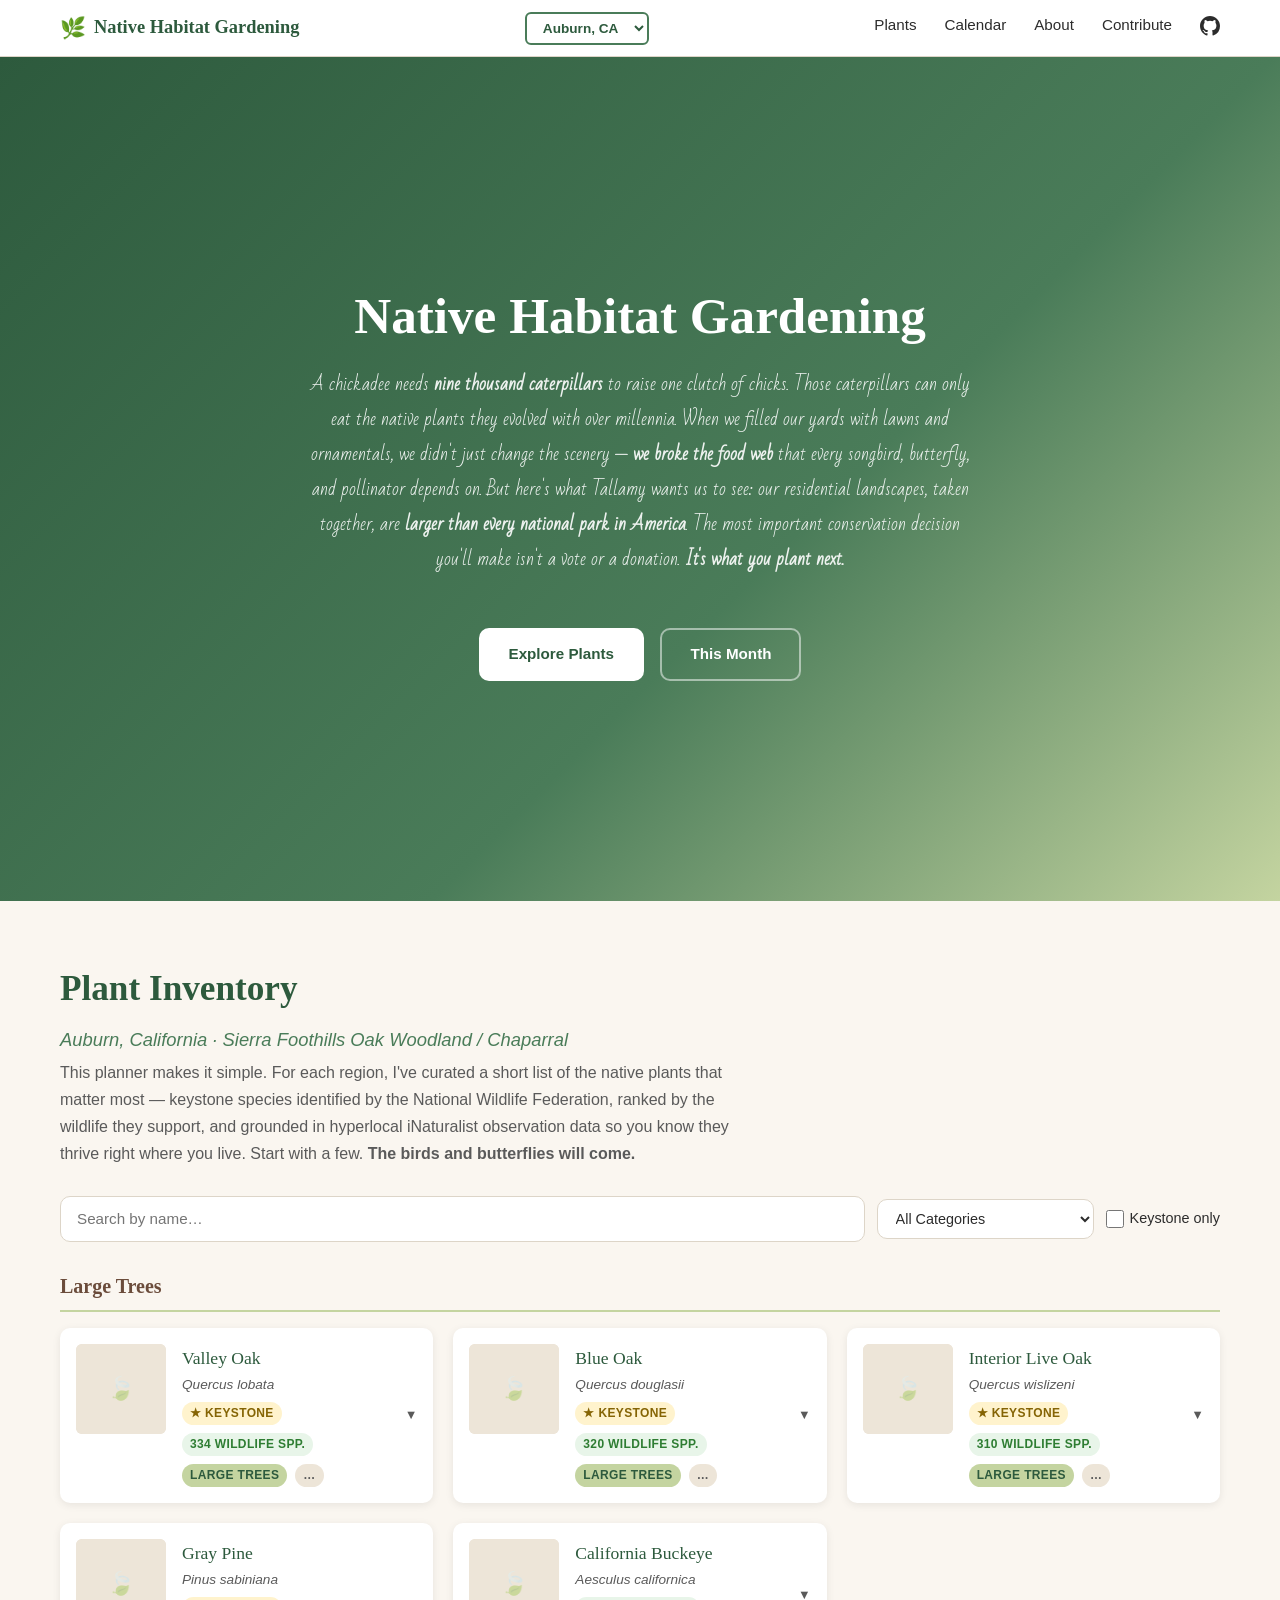
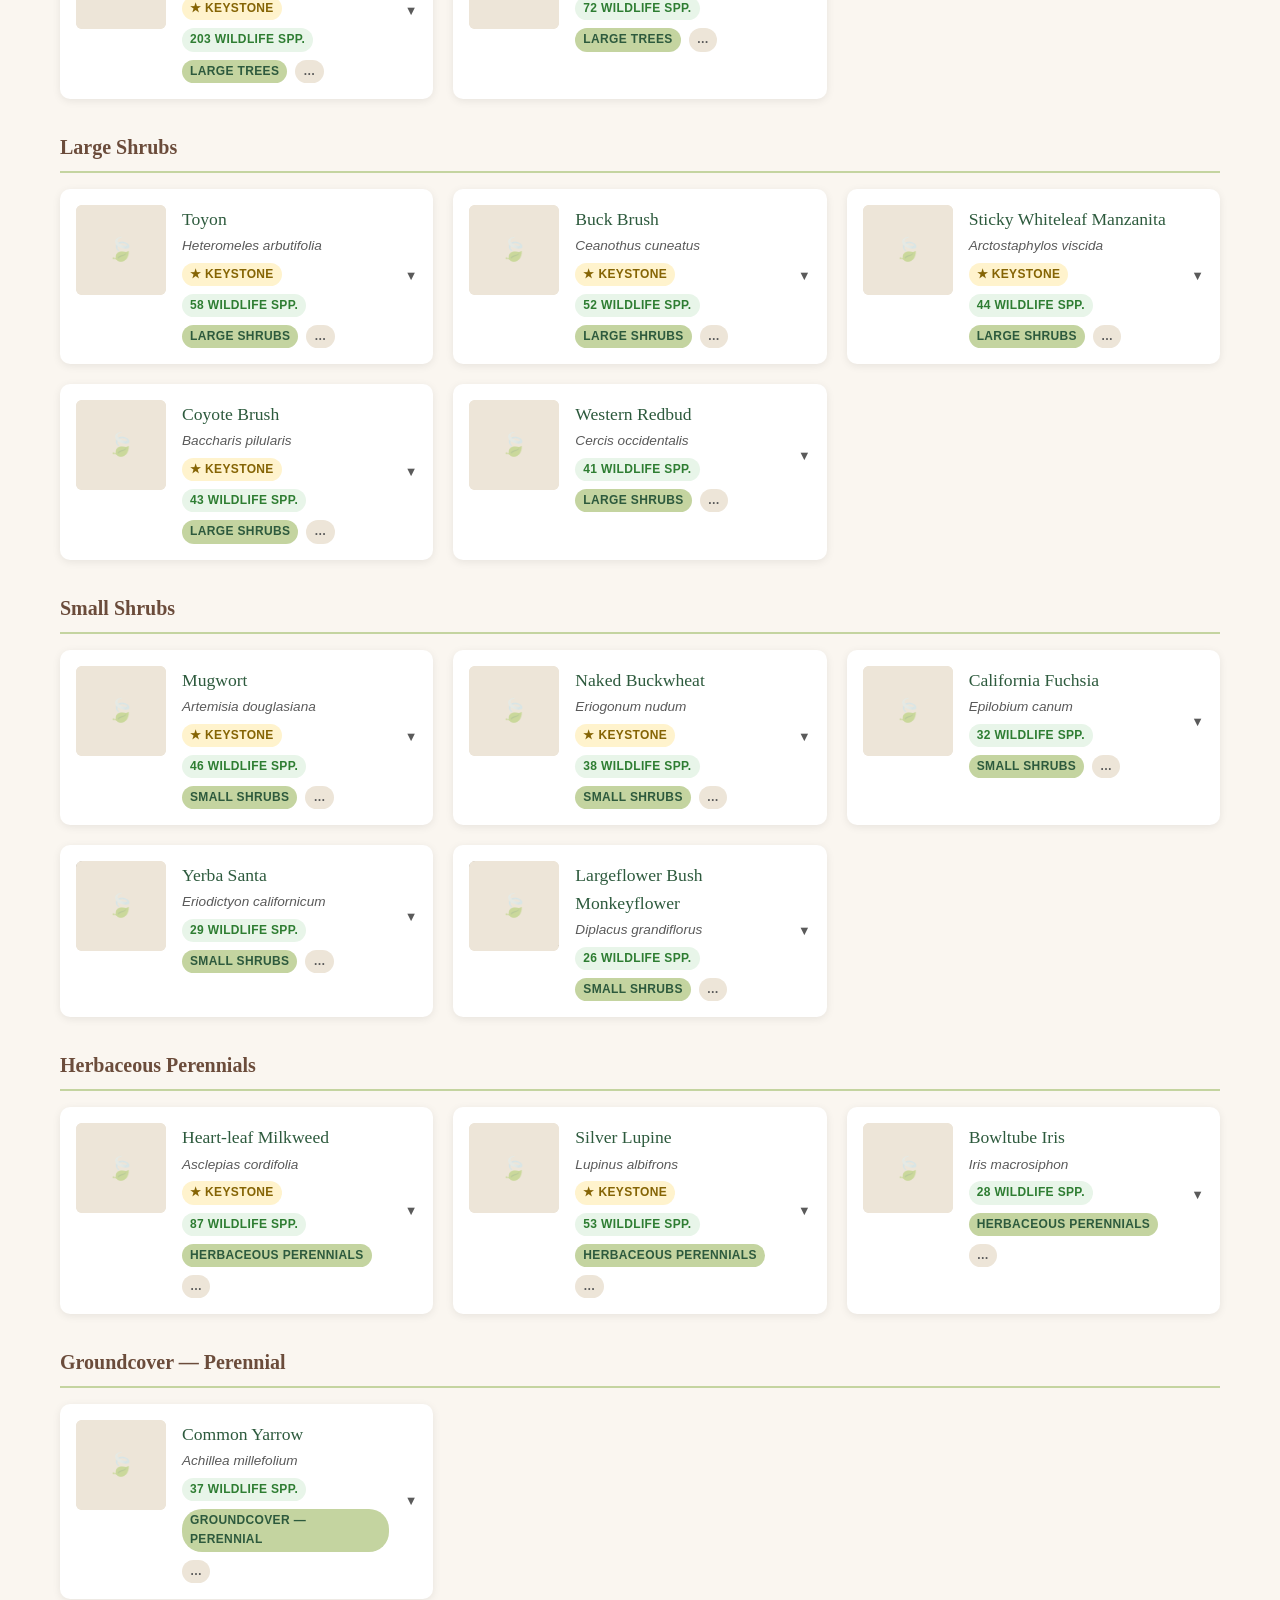
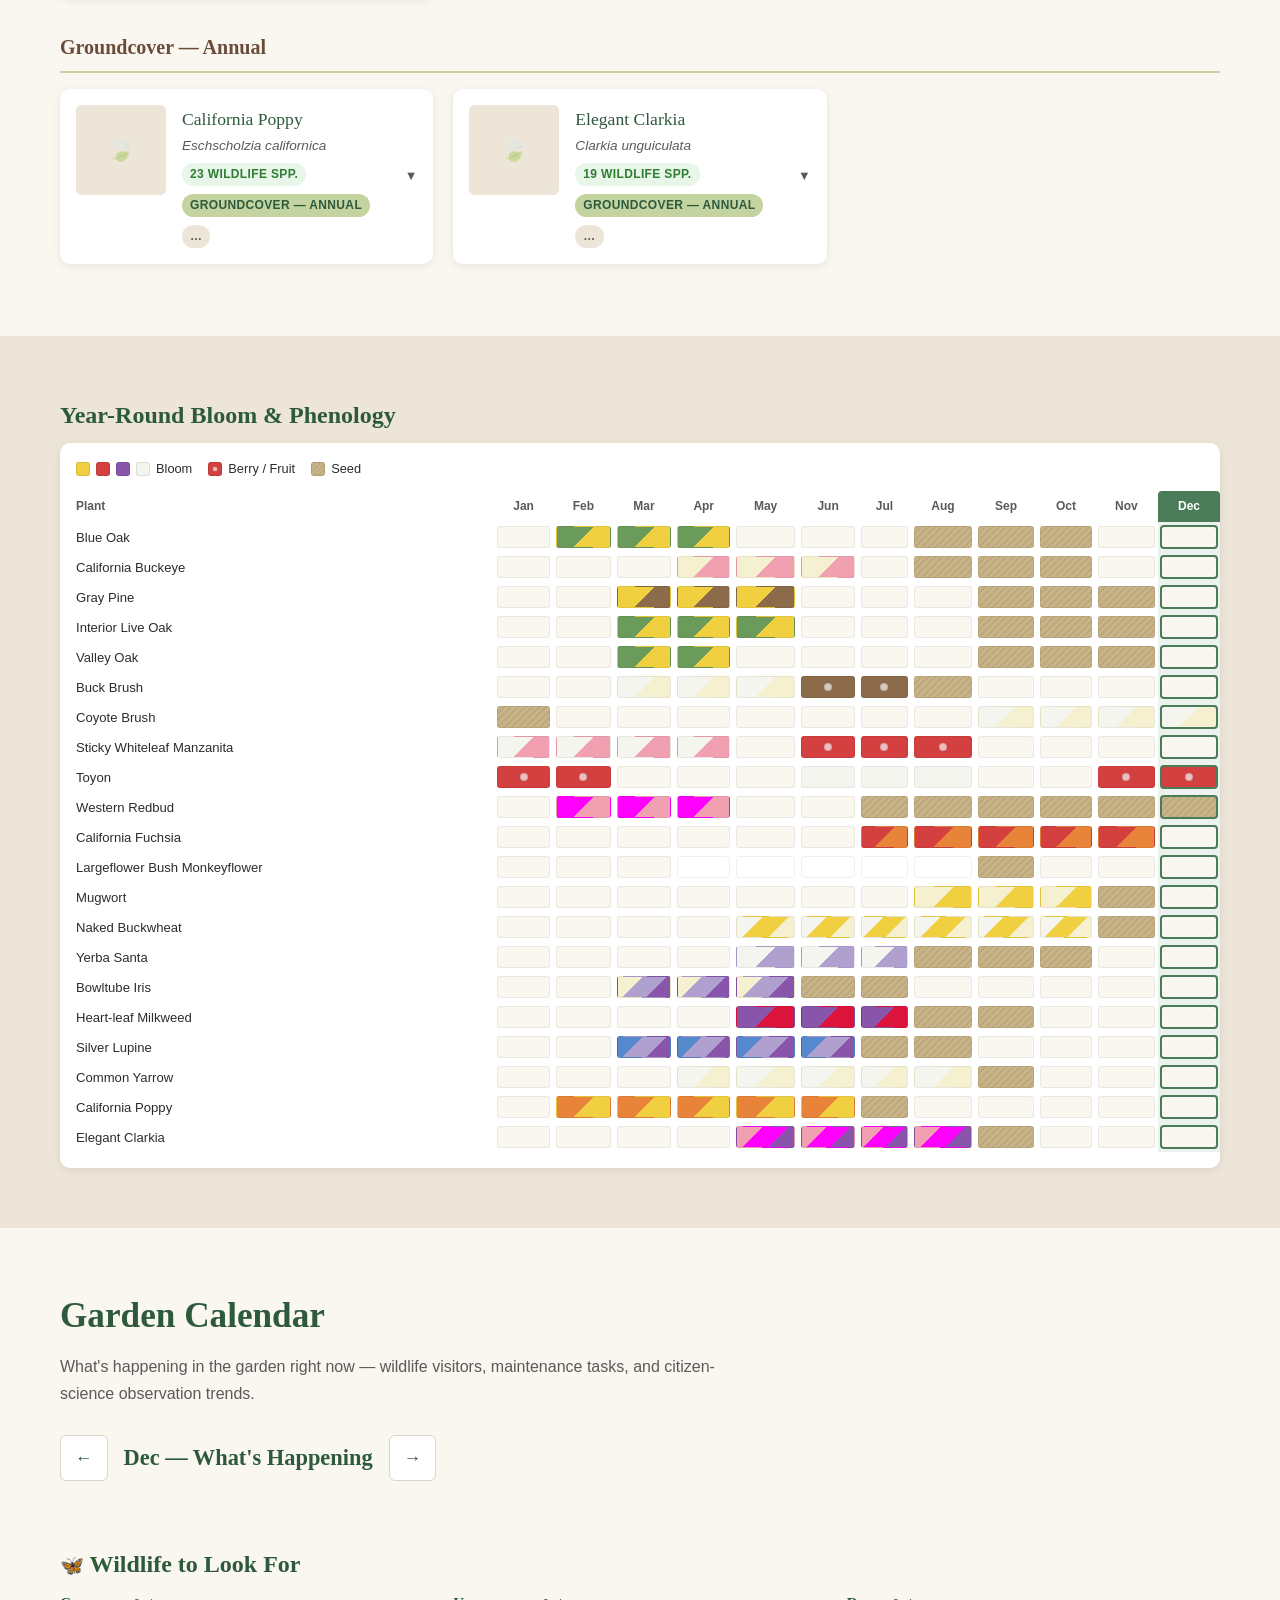
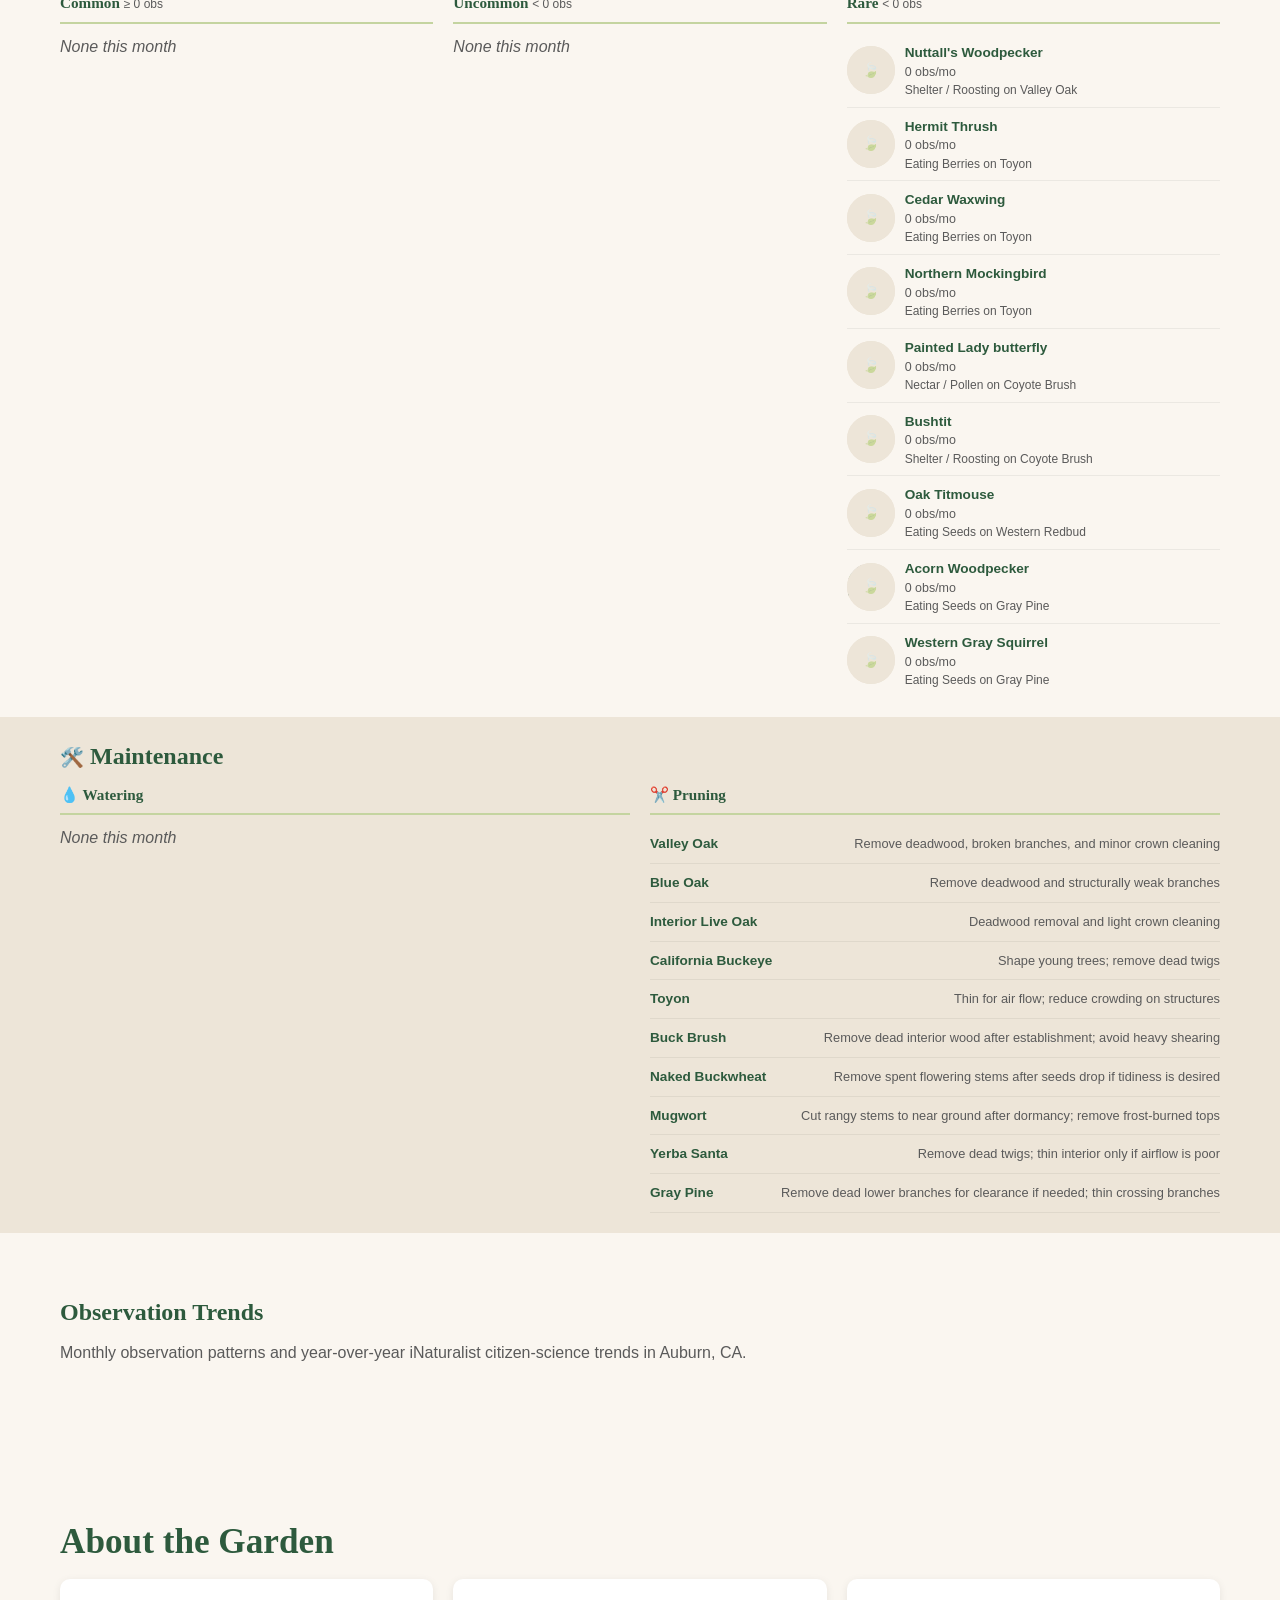
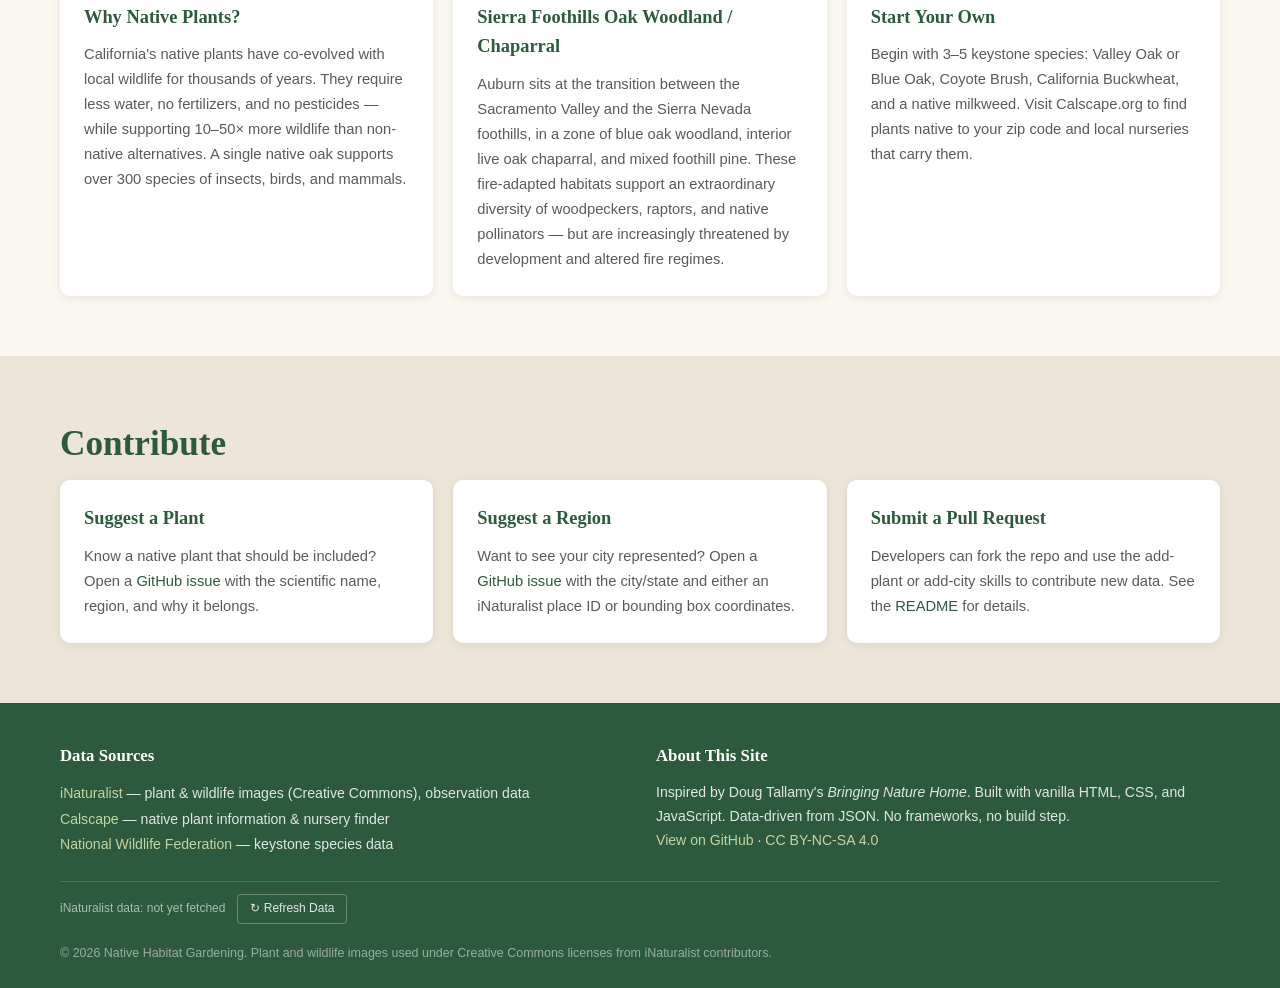
==== commit dd2def0a: "Throttle iNaturalist observation API calls to avoid rate-limit CORS errors Plant and wildlife histog" ====
--- a/index.html
+++ b/index.html
@@ -27,7 +27,7 @@
   <link rel="preconnect" href="https://fonts.googleapis.com">
   <link rel="preconnect" href="https://fonts.gstatic.com" crossorigin>
   <link href="https://fonts.googleapis.com/css2?family=Bad+Script&display=swap" rel="stylesheet">
-  <link rel="stylesheet" href="css/styles.css?v=14">
+  <link rel="stylesheet" href="css/styles.css?v=15">
 </head>
 <body>
   <a href="#main" class="skip-link">Skip to main content</a>
@@ -192,6 +192,6 @@
     <svg width="22" height="22" viewBox="0 0 24 24" fill="none" stroke="currentColor" stroke-width="2.2" stroke-linecap="round" stroke-linejoin="round" aria-hidden="true"><path d="M18 15l-6-6-6 6"/></svg>
   </button>
 
-  <script src="js/app.js?v=14"></script>
+  <script src="js/app.js?v=15"></script>
 </body>
 </html>
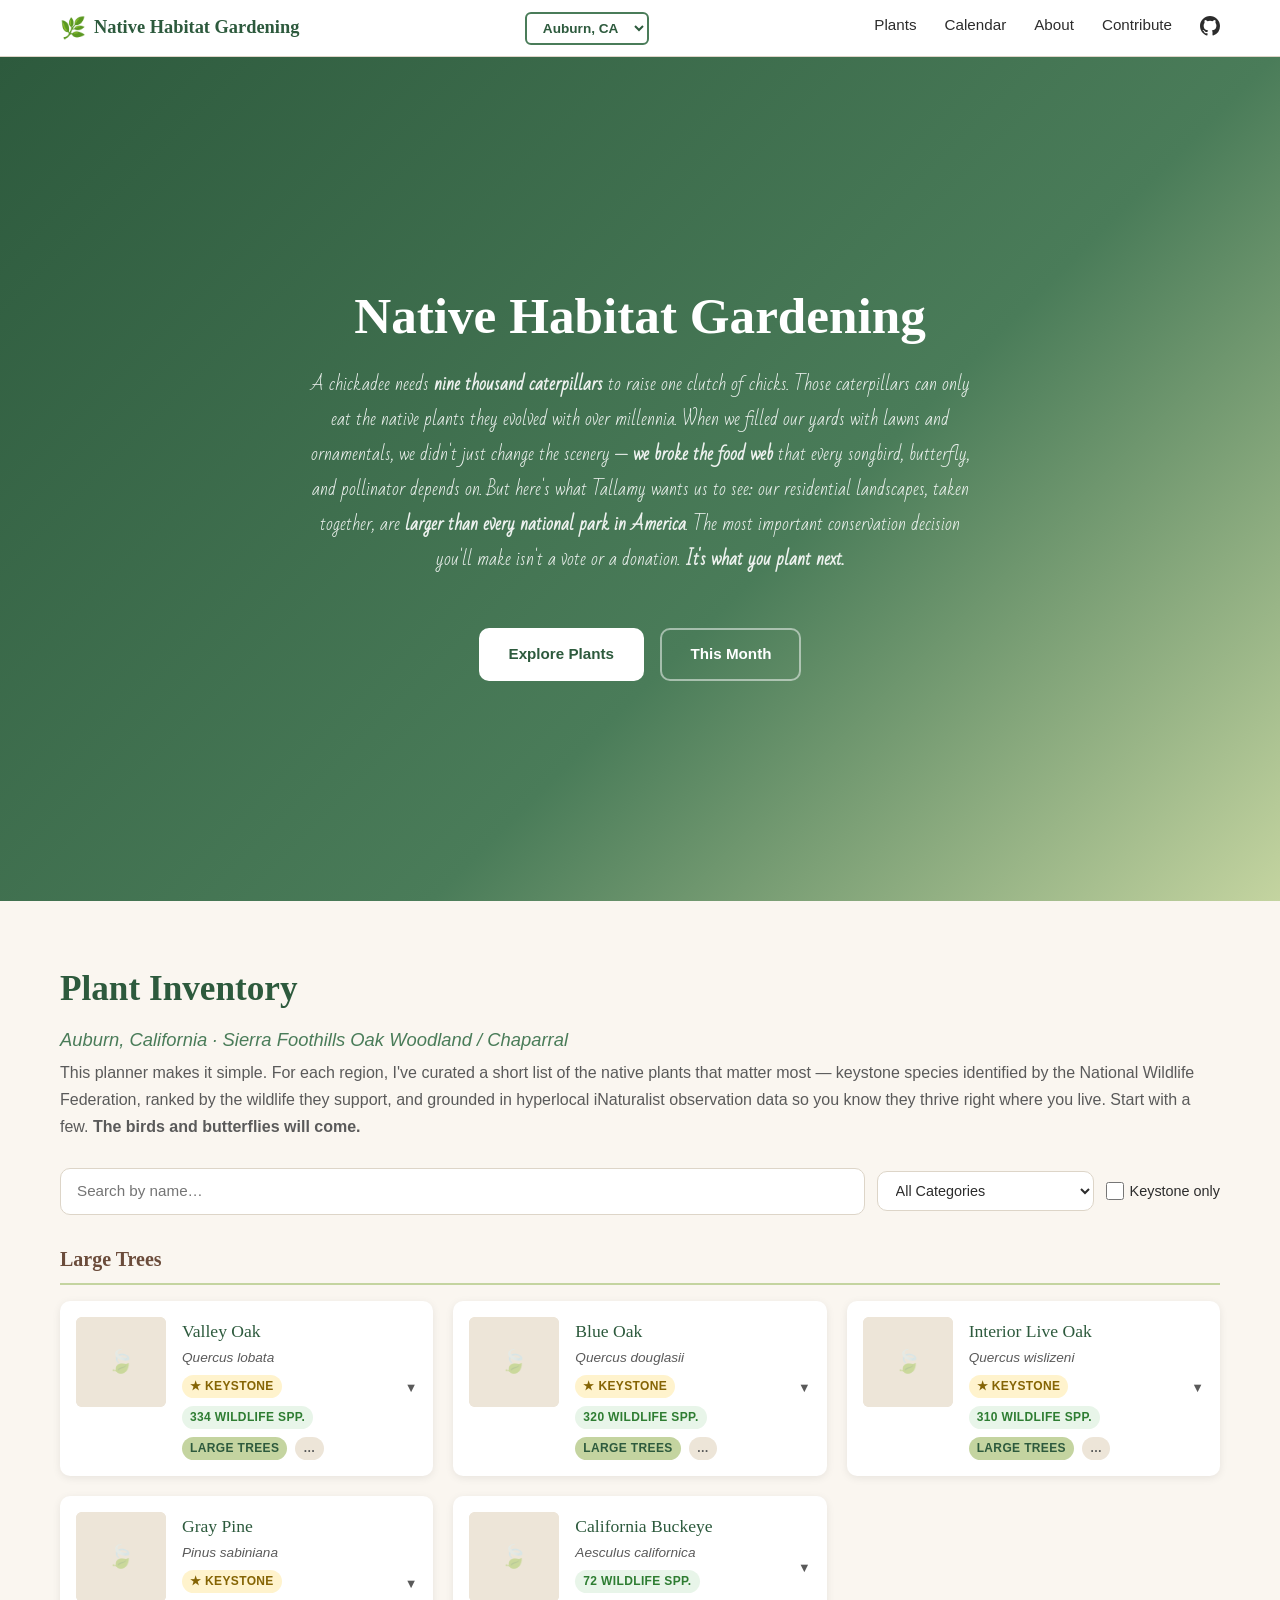
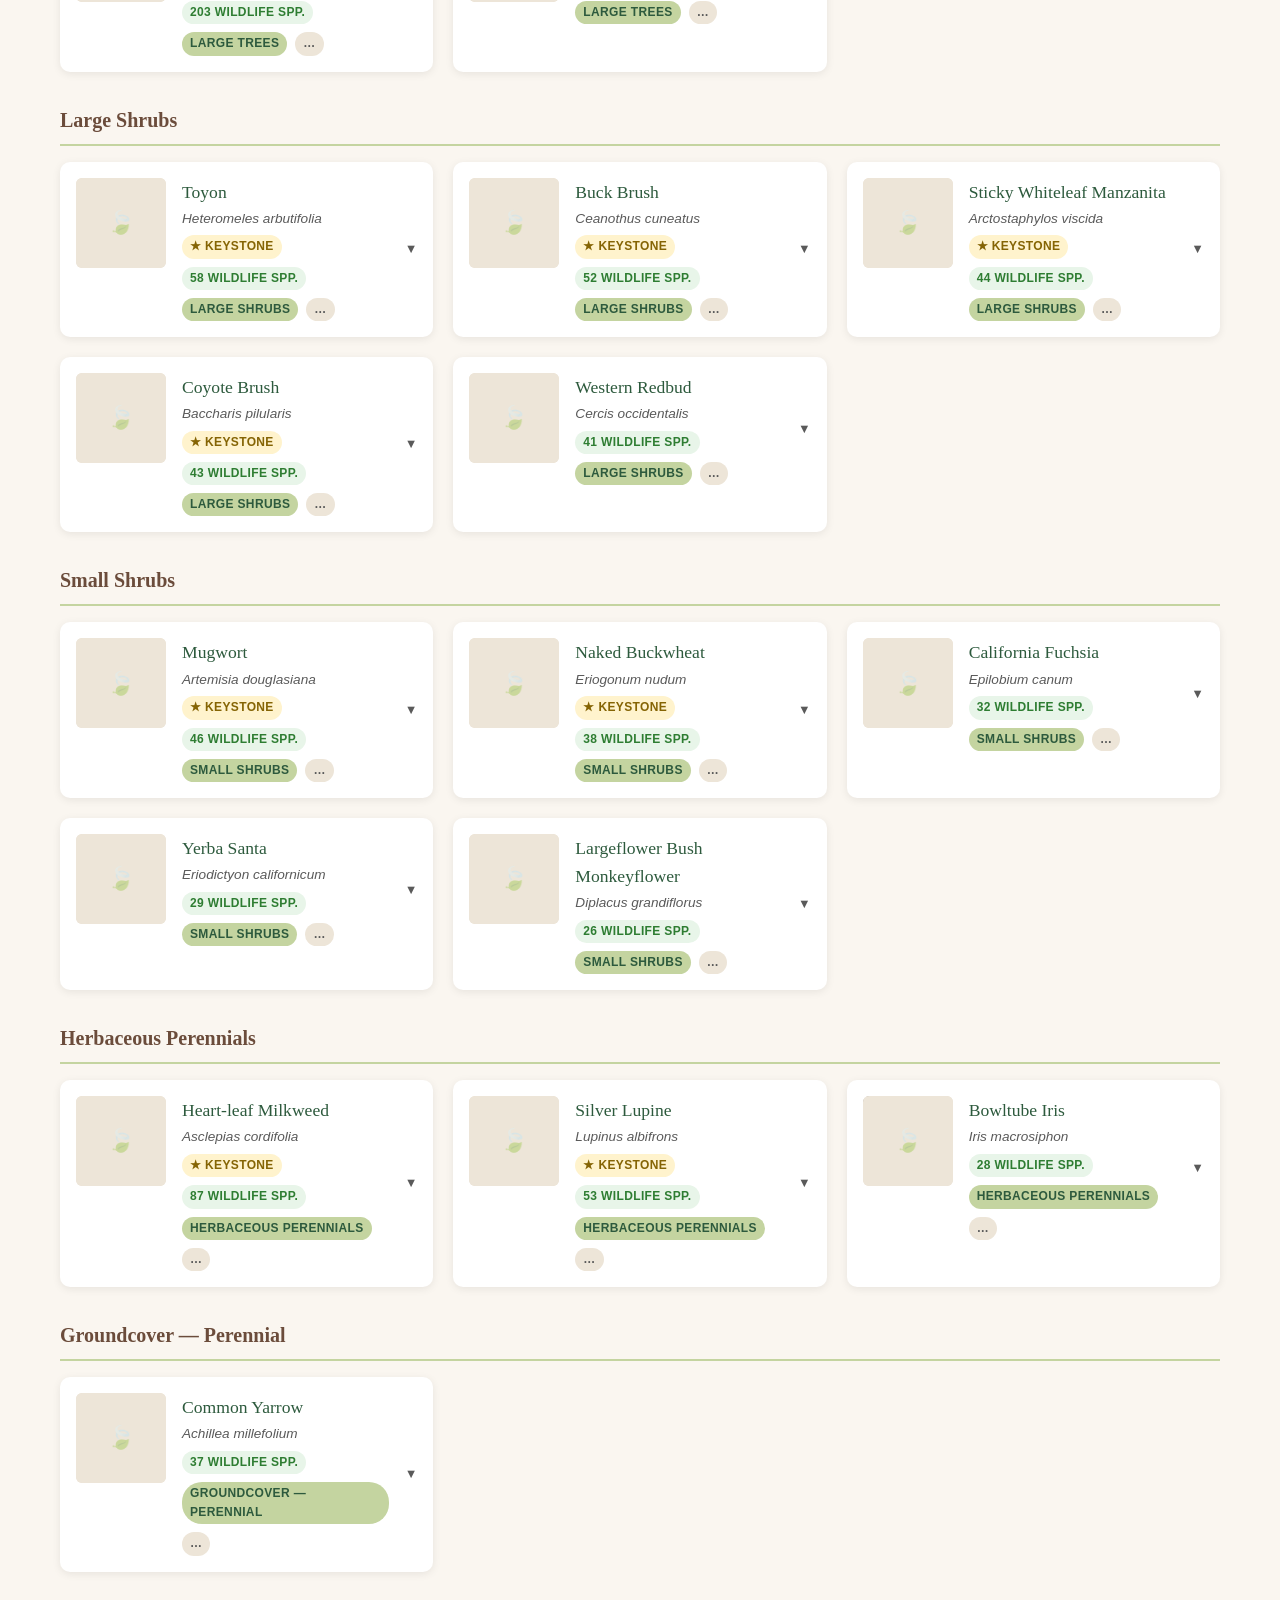
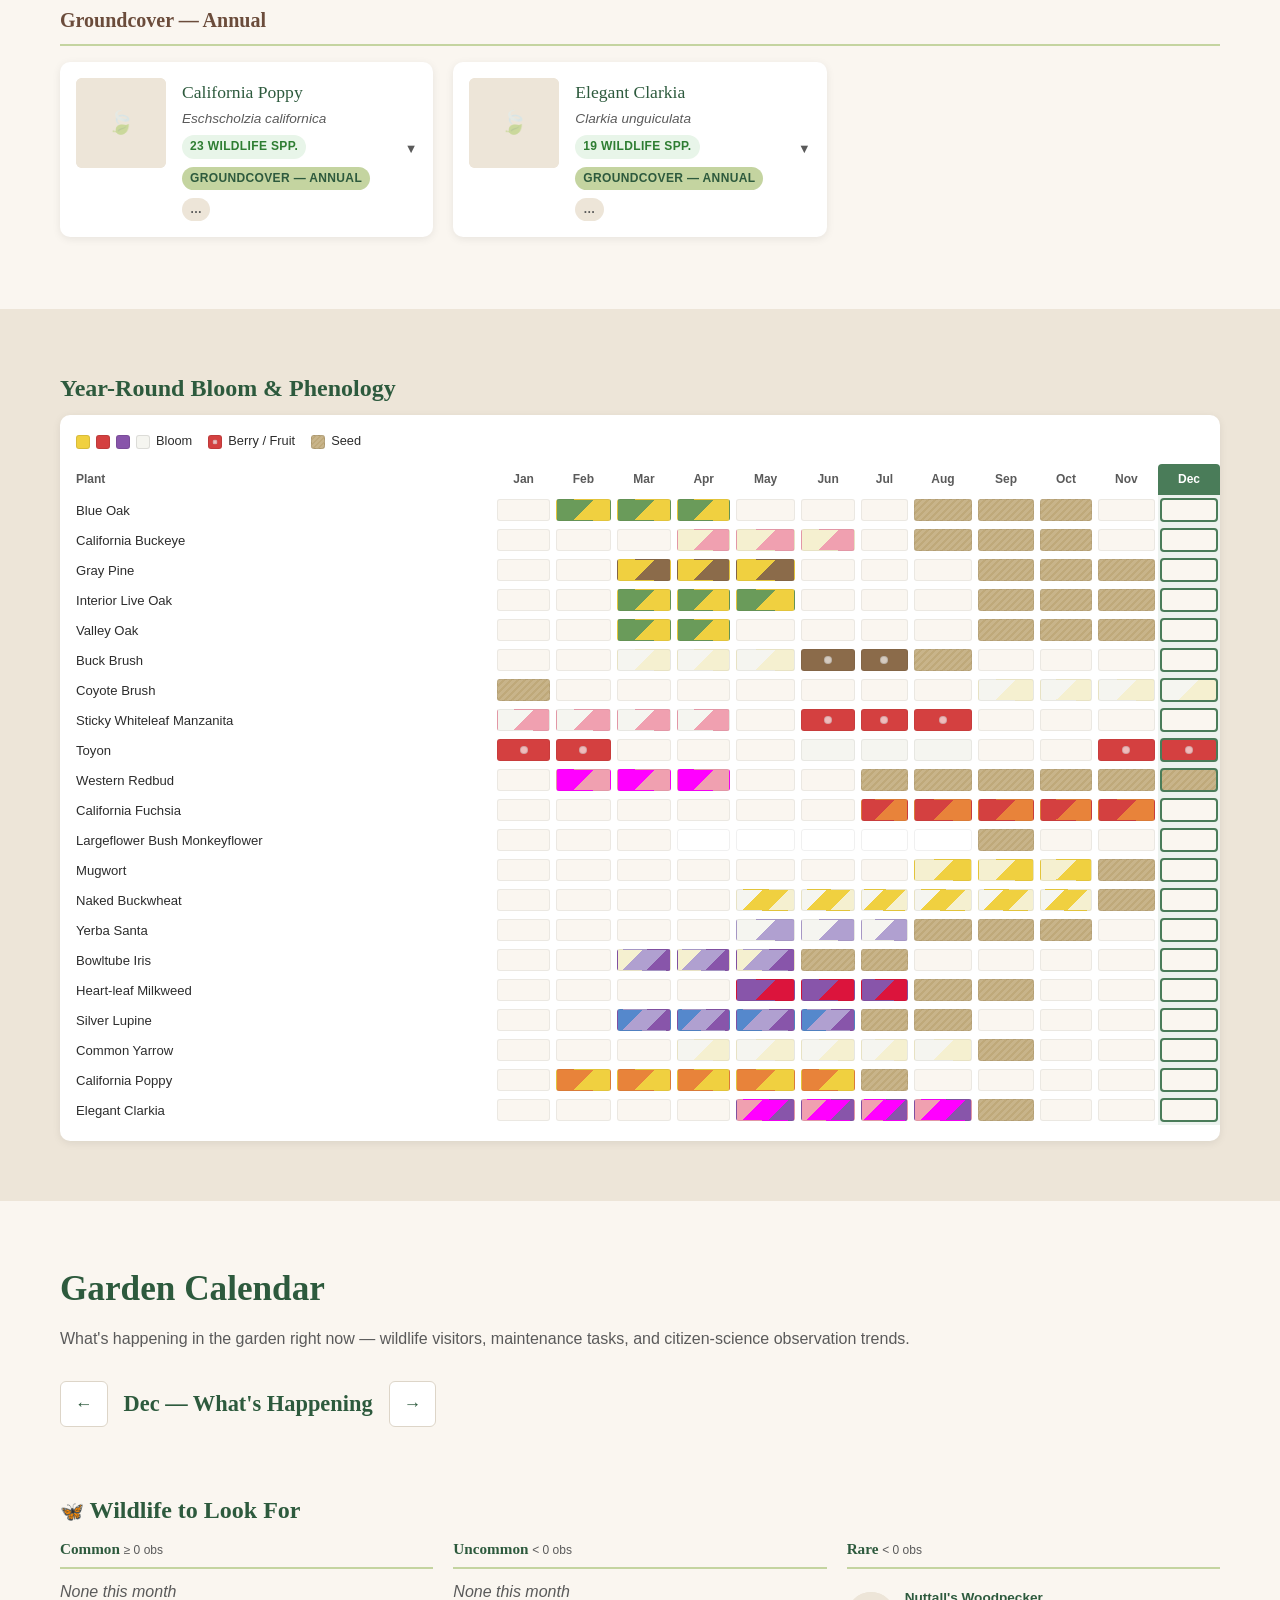
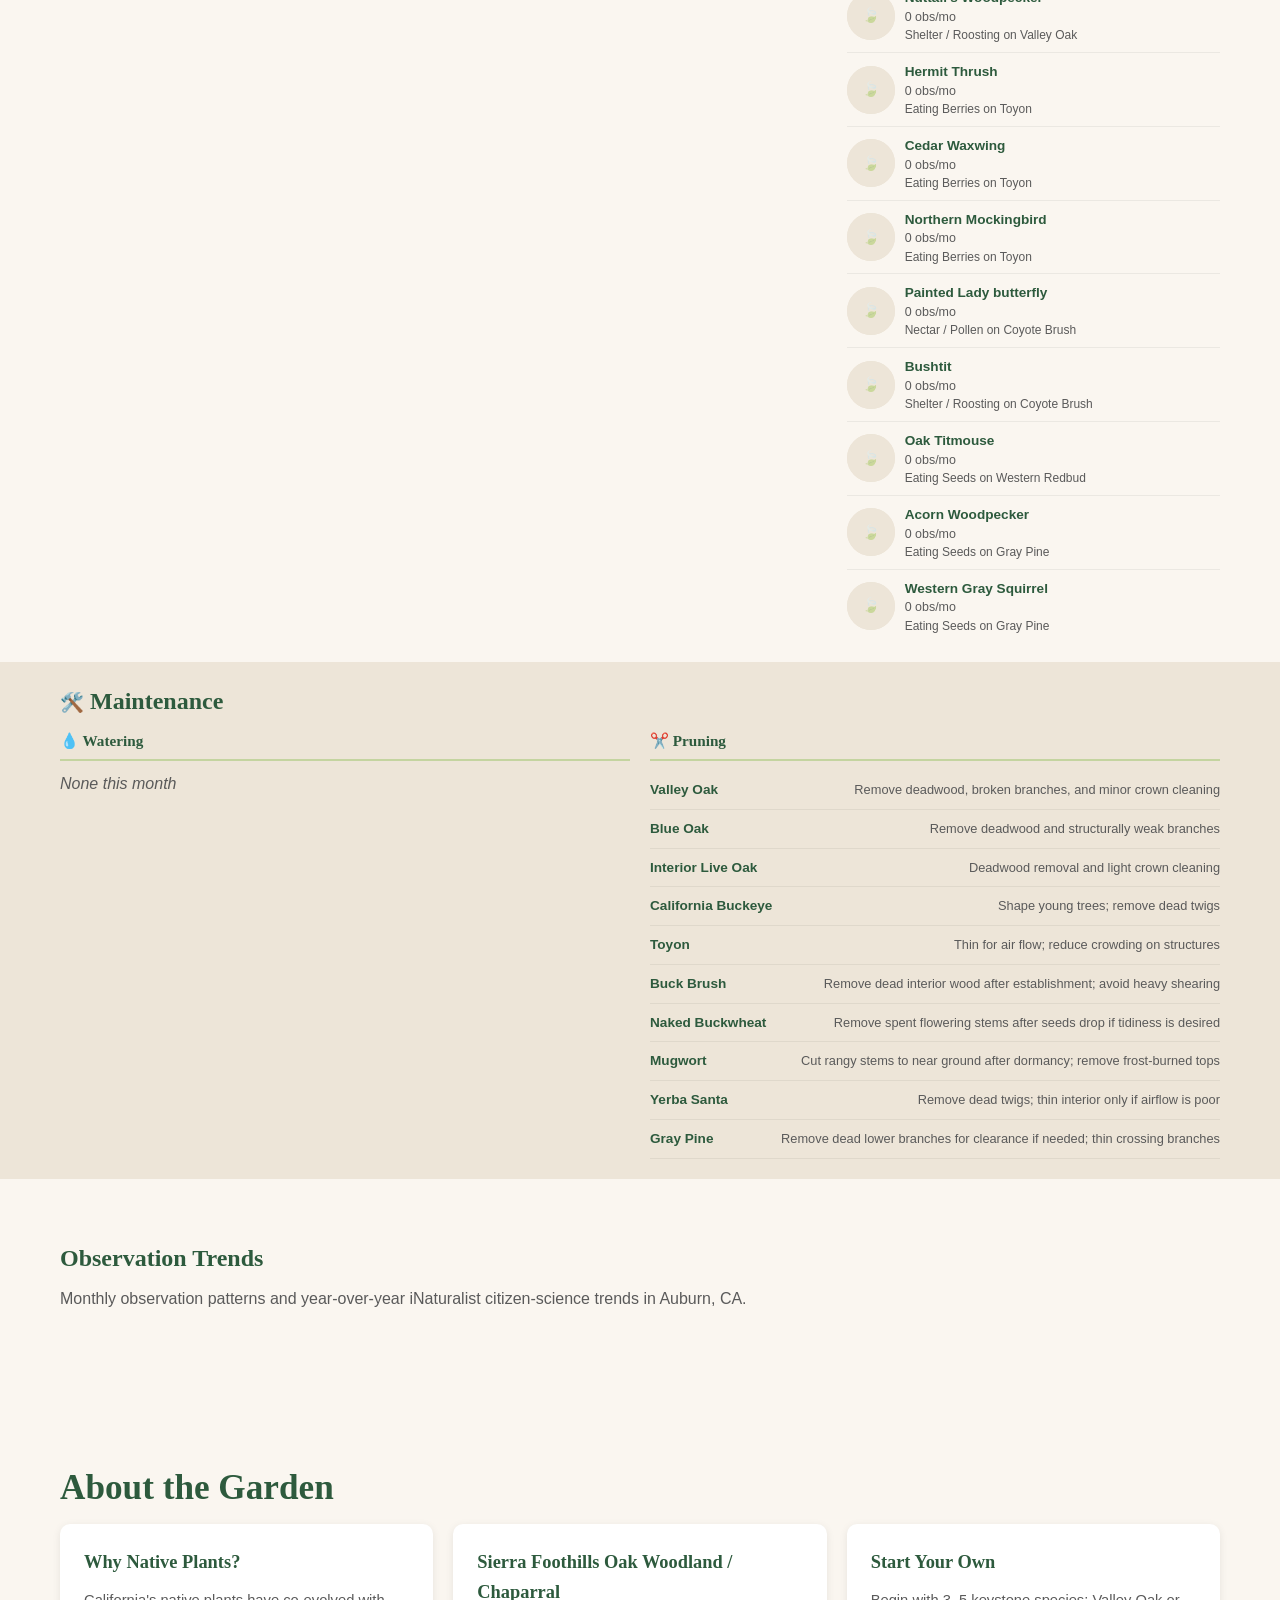
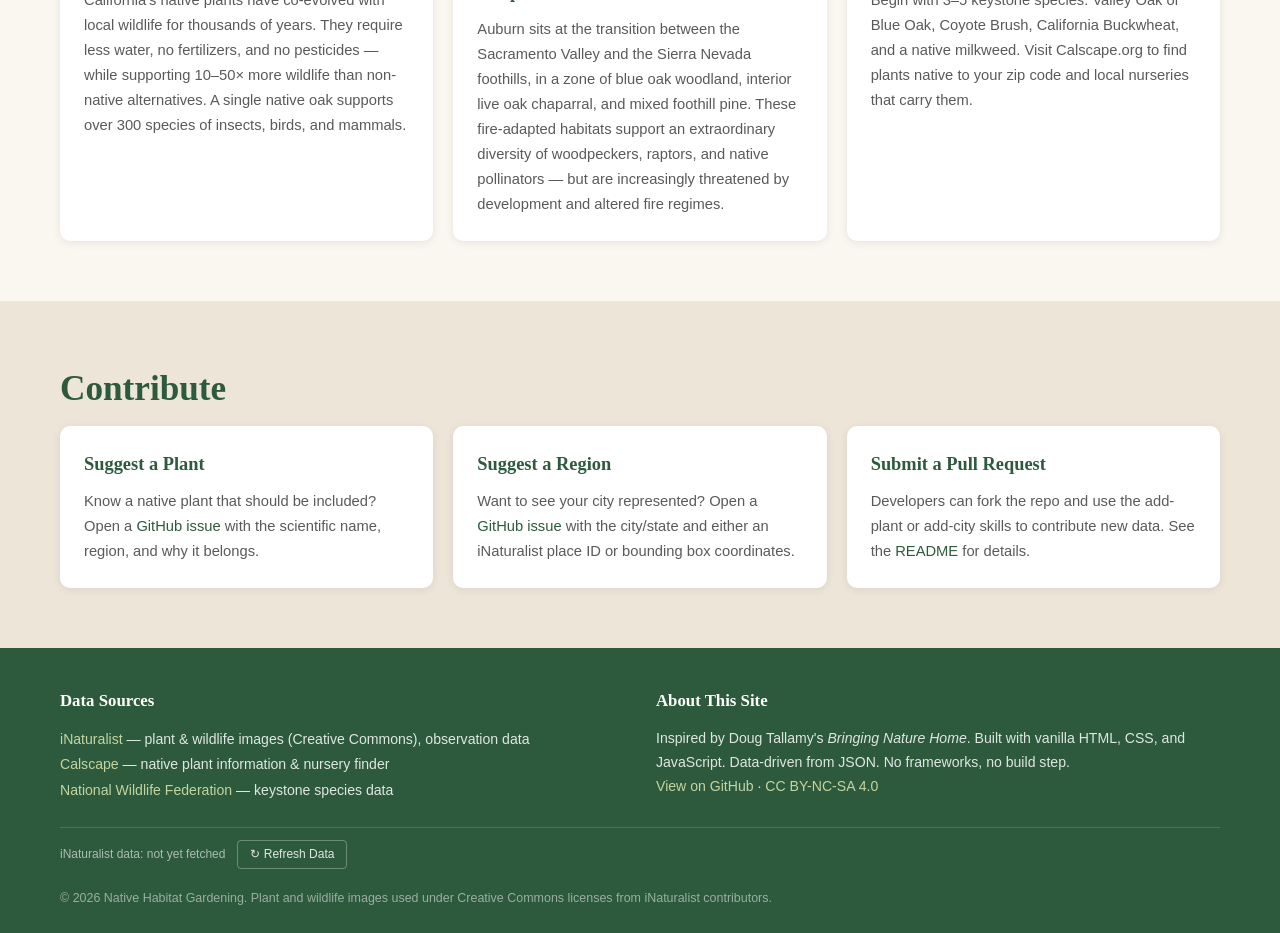
==== commit 69872fc1: "Enlarge mobile hero text and align section-desc with headings Bump mobile hero description to 1.25re" ====
--- a/index.html
+++ b/index.html
@@ -27,7 +27,7 @@
   <link rel="preconnect" href="https://fonts.googleapis.com">
   <link rel="preconnect" href="https://fonts.gstatic.com" crossorigin>
   <link href="https://fonts.googleapis.com/css2?family=Bad+Script&display=swap" rel="stylesheet">
-  <link rel="stylesheet" href="css/styles.css?v=15">
+  <link rel="stylesheet" href="css/styles.css?v=17">
 </head>
 <body>
   <a href="#main" class="skip-link">Skip to main content</a>
@@ -192,6 +192,6 @@
     <svg width="22" height="22" viewBox="0 0 24 24" fill="none" stroke="currentColor" stroke-width="2.2" stroke-linecap="round" stroke-linejoin="round" aria-hidden="true"><path d="M18 15l-6-6-6 6"/></svg>
   </button>
 
-  <script src="js/app.js?v=15"></script>
+  <script src="js/app.js?v=17"></script>
 </body>
 </html>
--- a/css/styles.css
+++ b/css/styles.css
@@ -259,7 +259,6 @@
 }
 .section-desc {
   color: var(--c-text-light);
-  max-width: 700px;
   margin-bottom: 28px;
   line-height: 1.7;
 }
@@ -1284,7 +1283,7 @@
   }
   .nav-links.open { display: flex; }
   .hero { padding: 32px 16px 28px; }
-  .hero-desc { font-size: 0.95rem; line-height: 1.6; }
+  .hero-desc { font-size: 1.25rem; line-height: 1.75; }
   .hero h1 { margin-bottom: 12px; }
   .nav-logo span:last-child { display: none; }
   .btn-secondary { margin-left: 0; margin-top: 8px; }
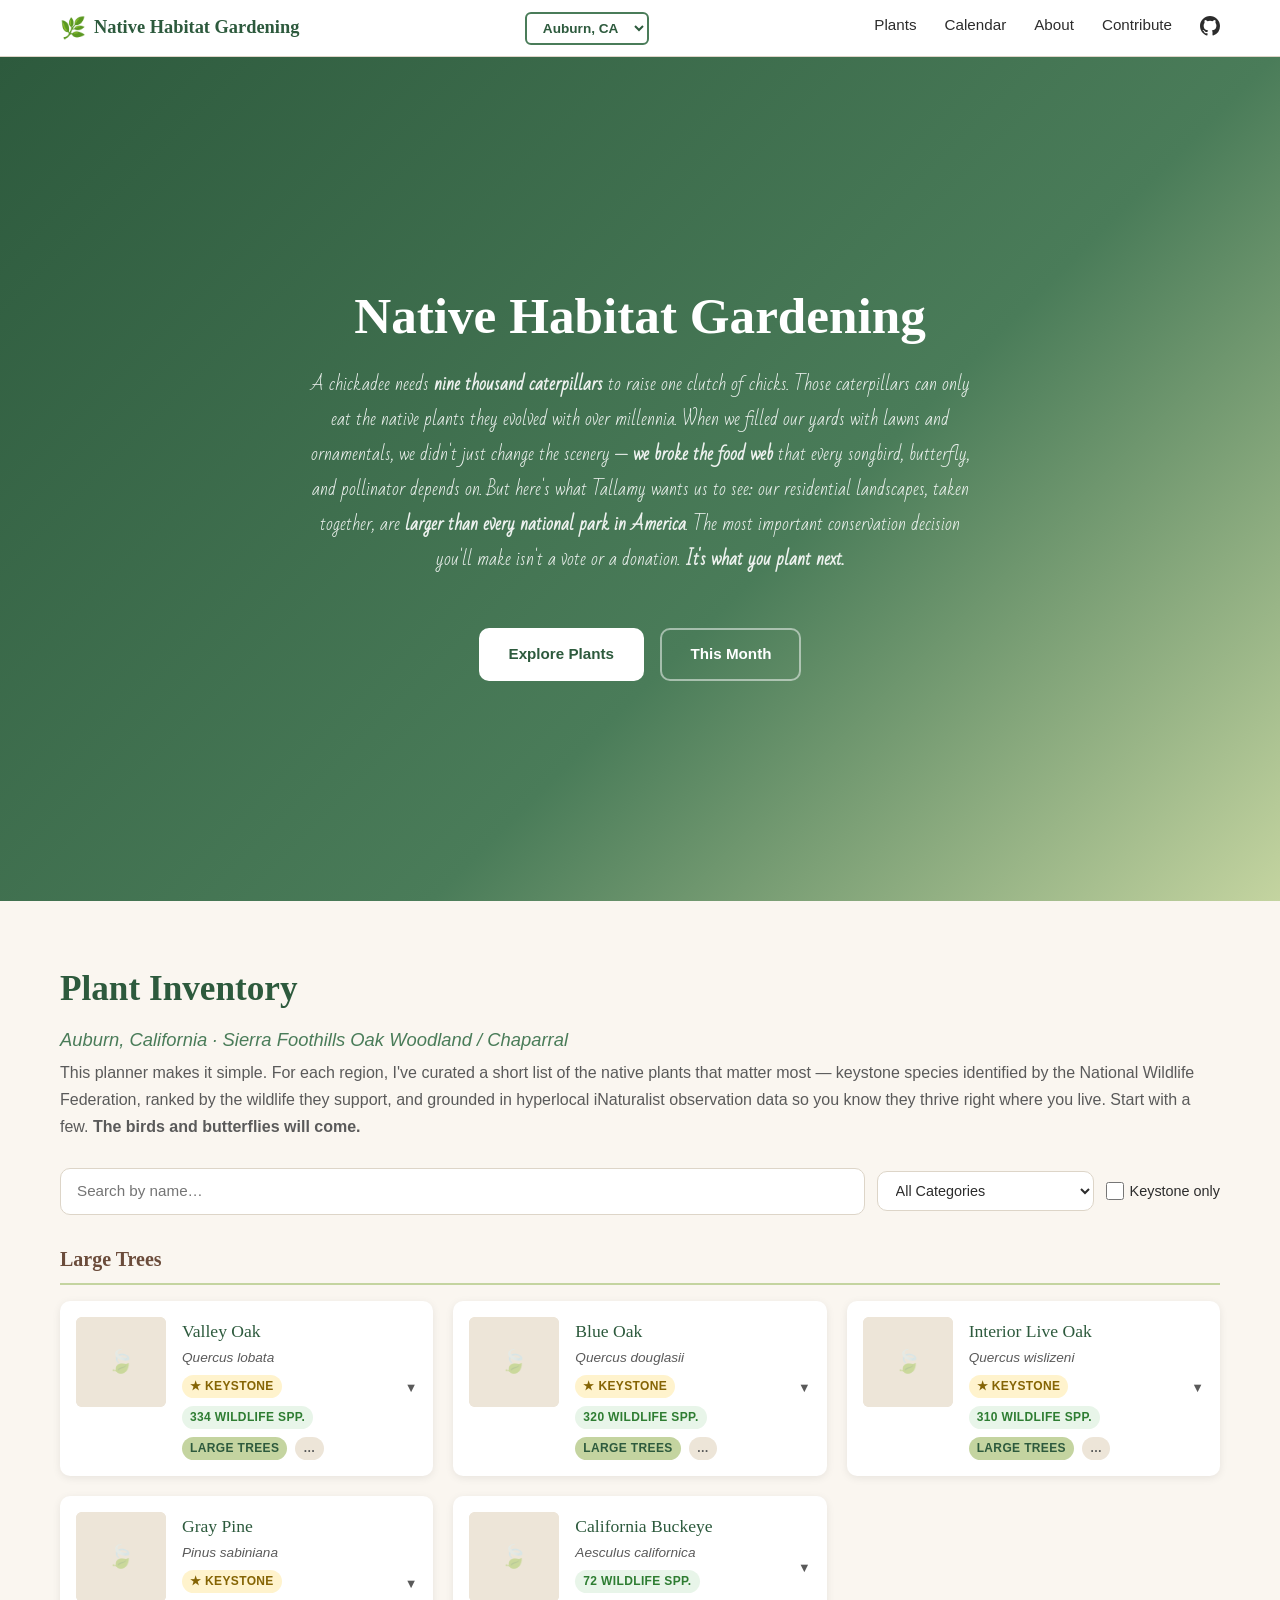
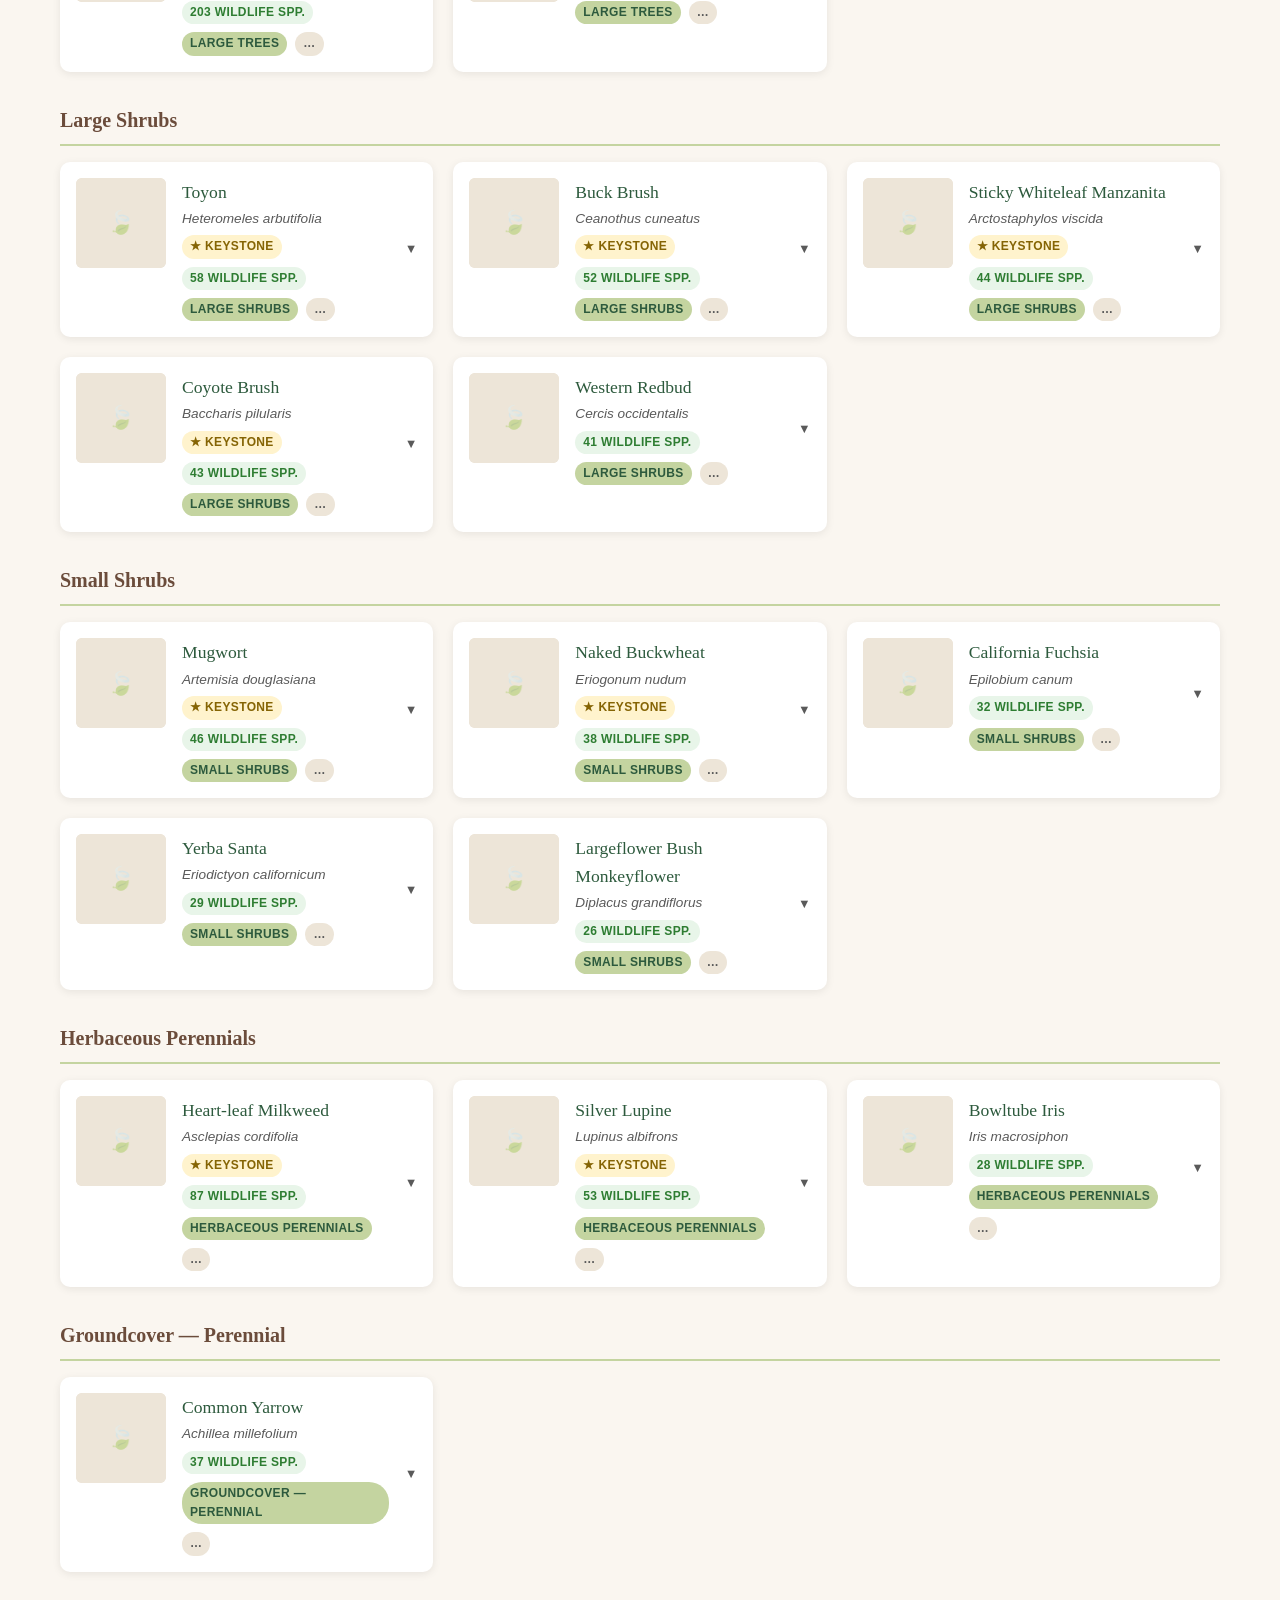
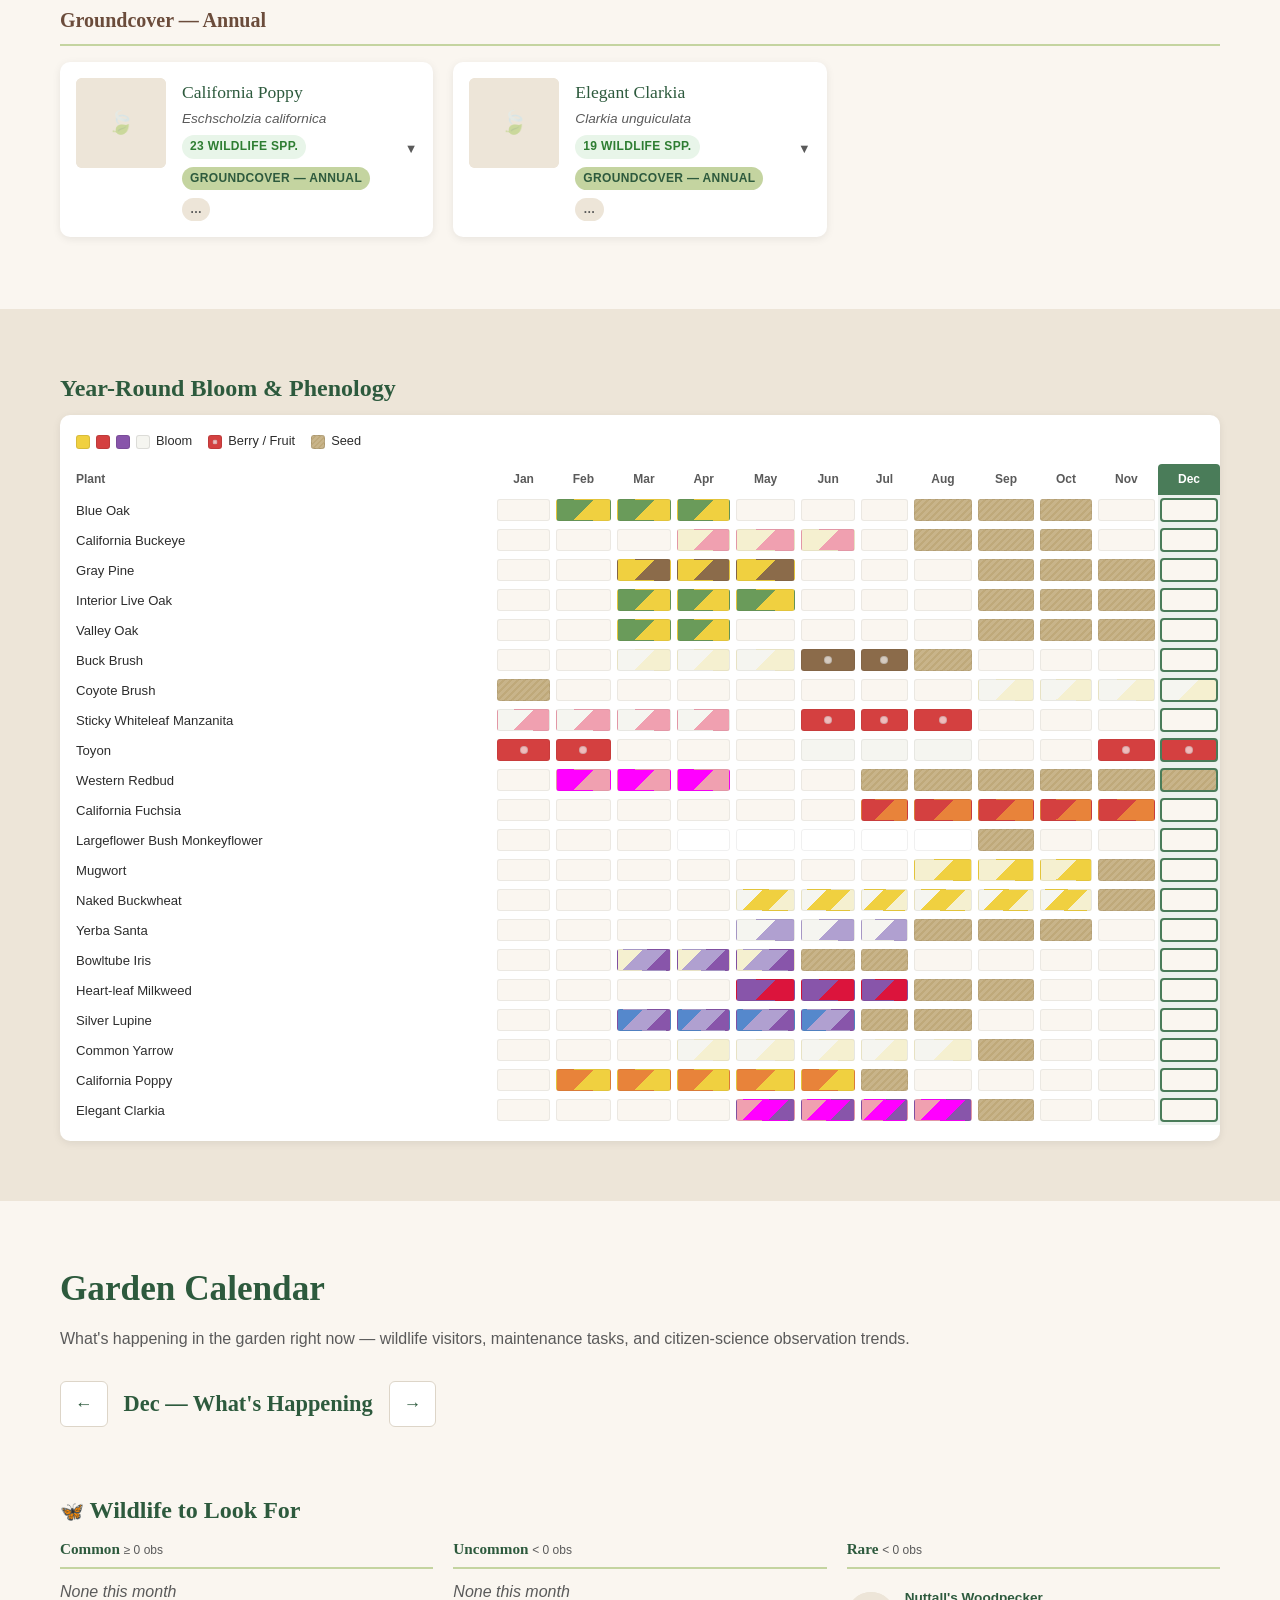
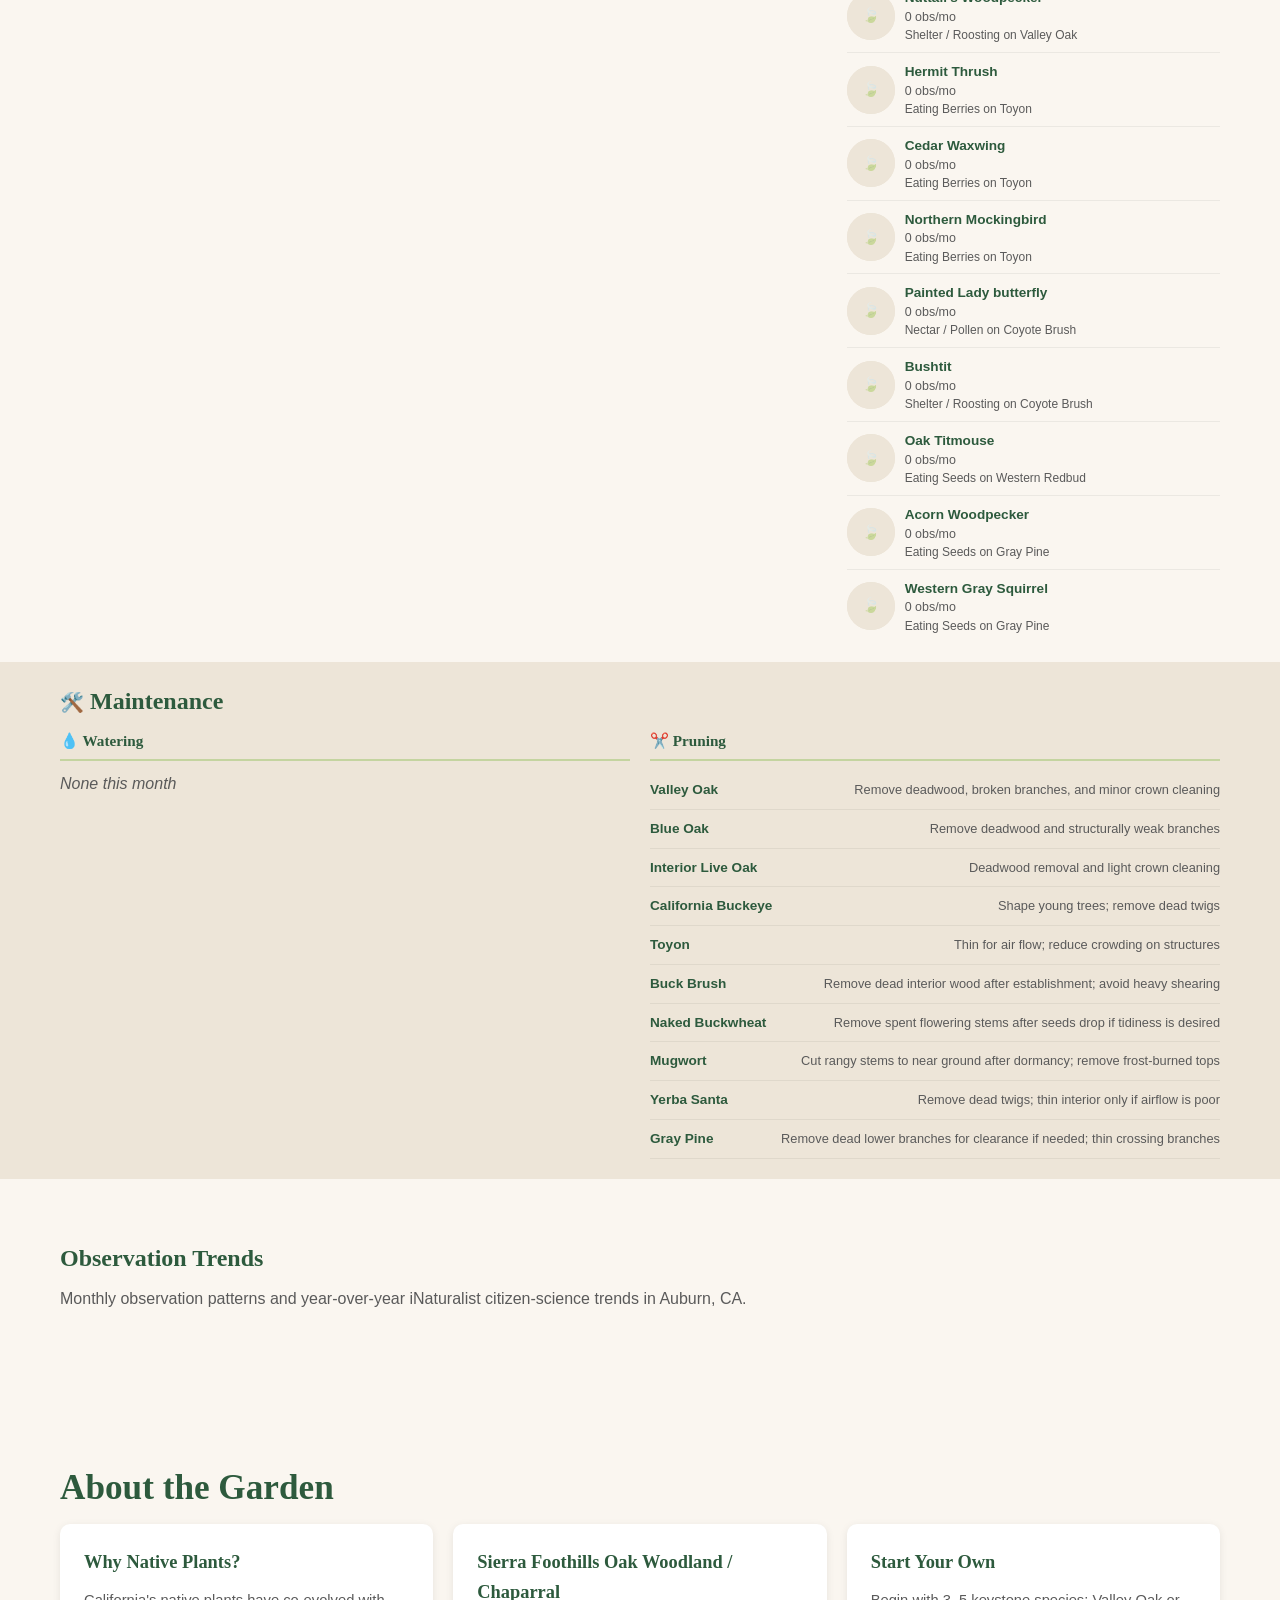
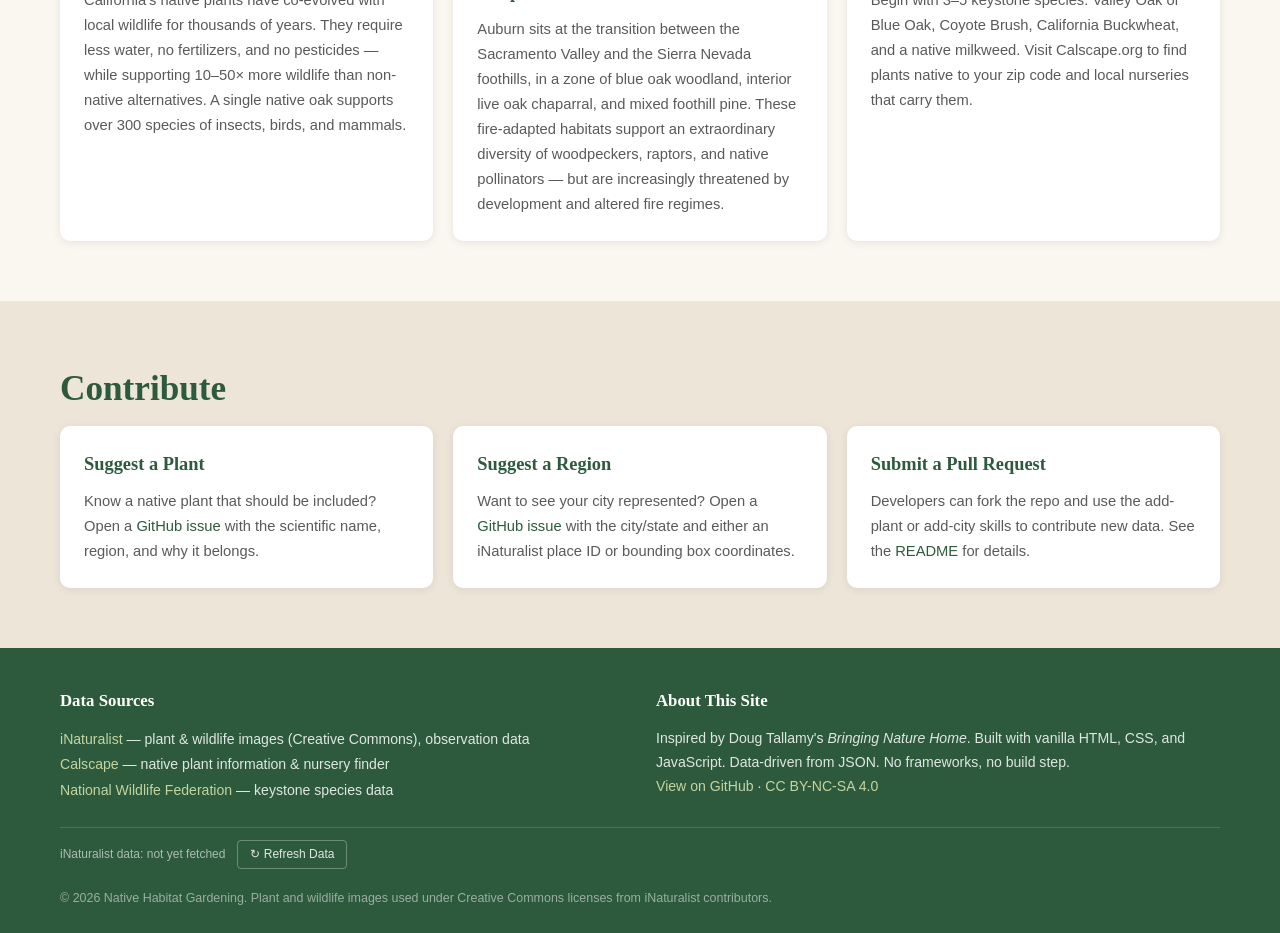
==== commit a9ce84b2: "Add Showy Penstemon to Poway for spring hummingbird/bumblebee nectar gap Adds Penstemon spectabilis " ====
--- a/index.html
+++ b/index.html
@@ -27,7 +27,7 @@
   <link rel="preconnect" href="https://fonts.googleapis.com">
   <link rel="preconnect" href="https://fonts.gstatic.com" crossorigin>
   <link href="https://fonts.googleapis.com/css2?family=Bad+Script&display=swap" rel="stylesheet">
-  <link rel="stylesheet" href="css/styles.css?v=17">
+  <link rel="stylesheet" href="css/styles.css?v=19">
 </head>
 <body>
   <a href="#main" class="skip-link">Skip to main content</a>
@@ -192,6 +192,6 @@
     <svg width="22" height="22" viewBox="0 0 24 24" fill="none" stroke="currentColor" stroke-width="2.2" stroke-linecap="round" stroke-linejoin="round" aria-hidden="true"><path d="M18 15l-6-6-6 6"/></svg>
   </button>
 
-  <script src="js/app.js?v=17"></script>
+  <script src="js/app.js?v=19"></script>
 </body>
 </html>
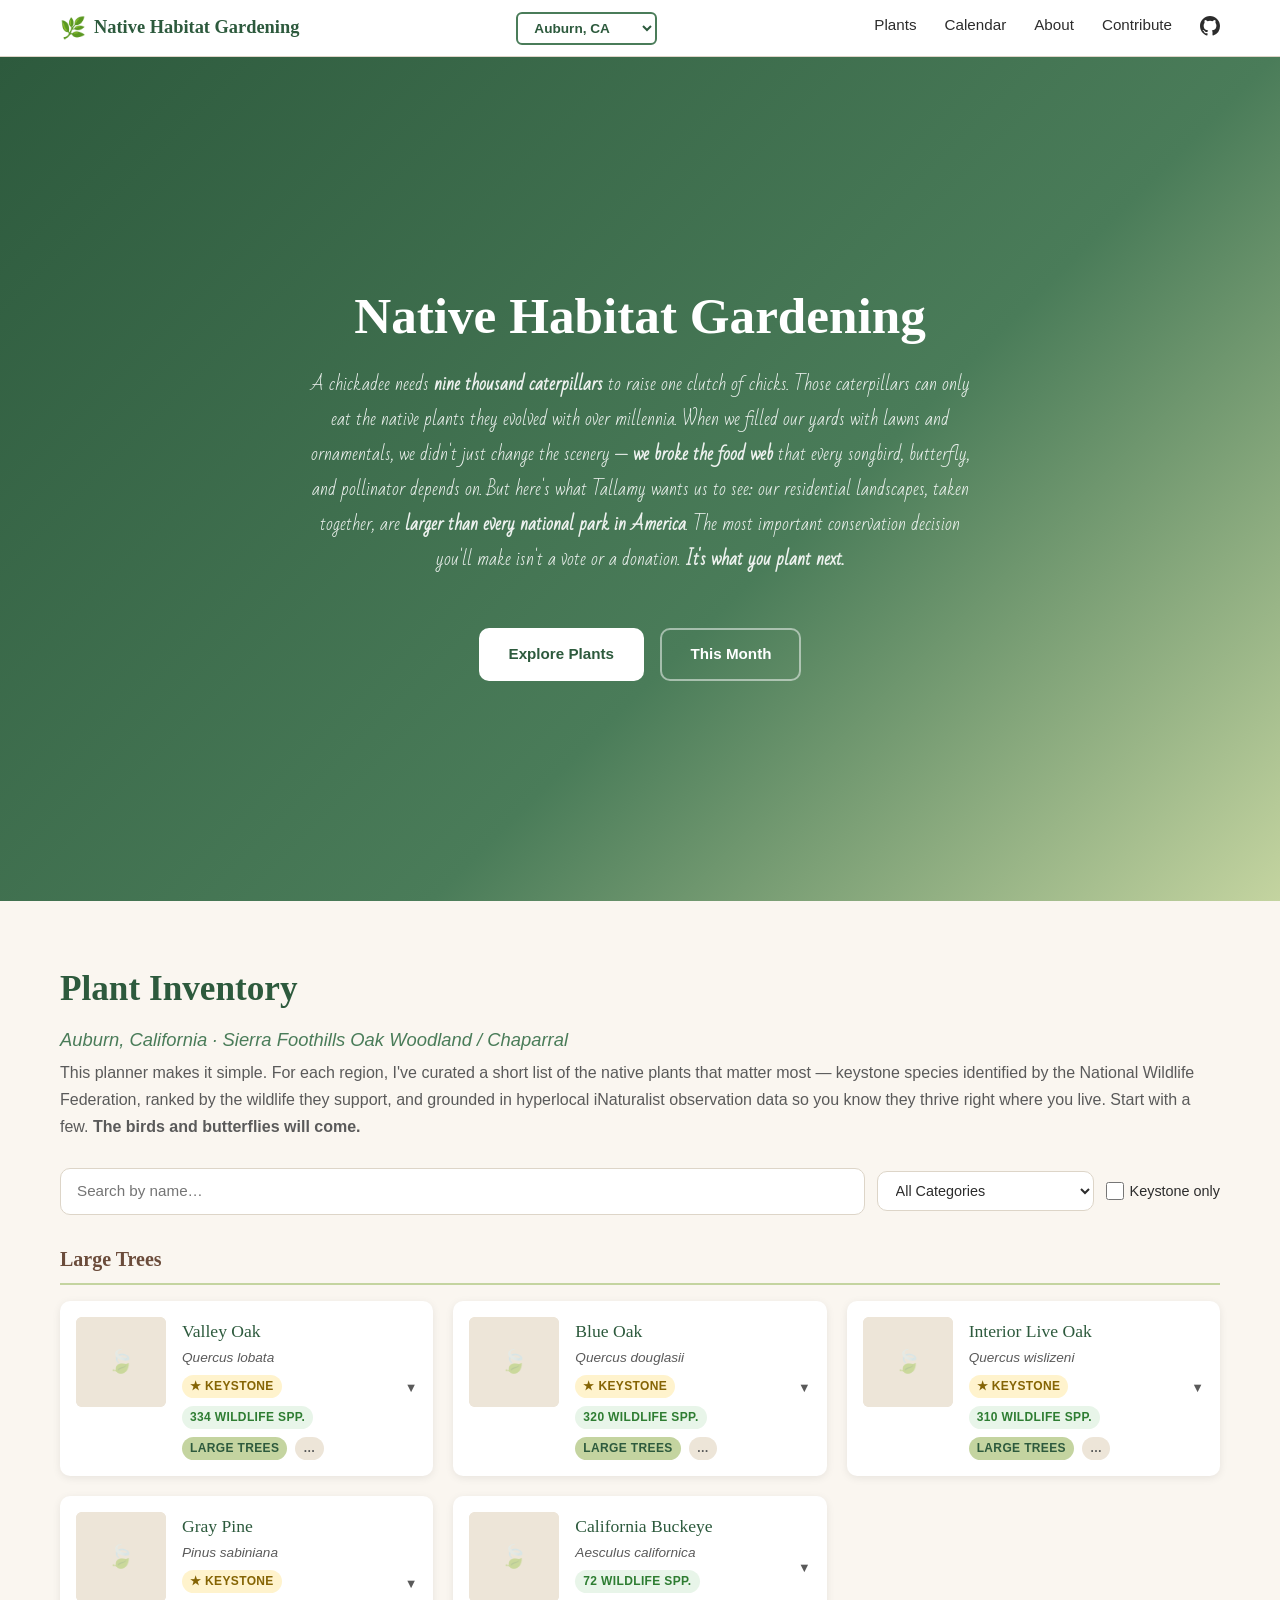
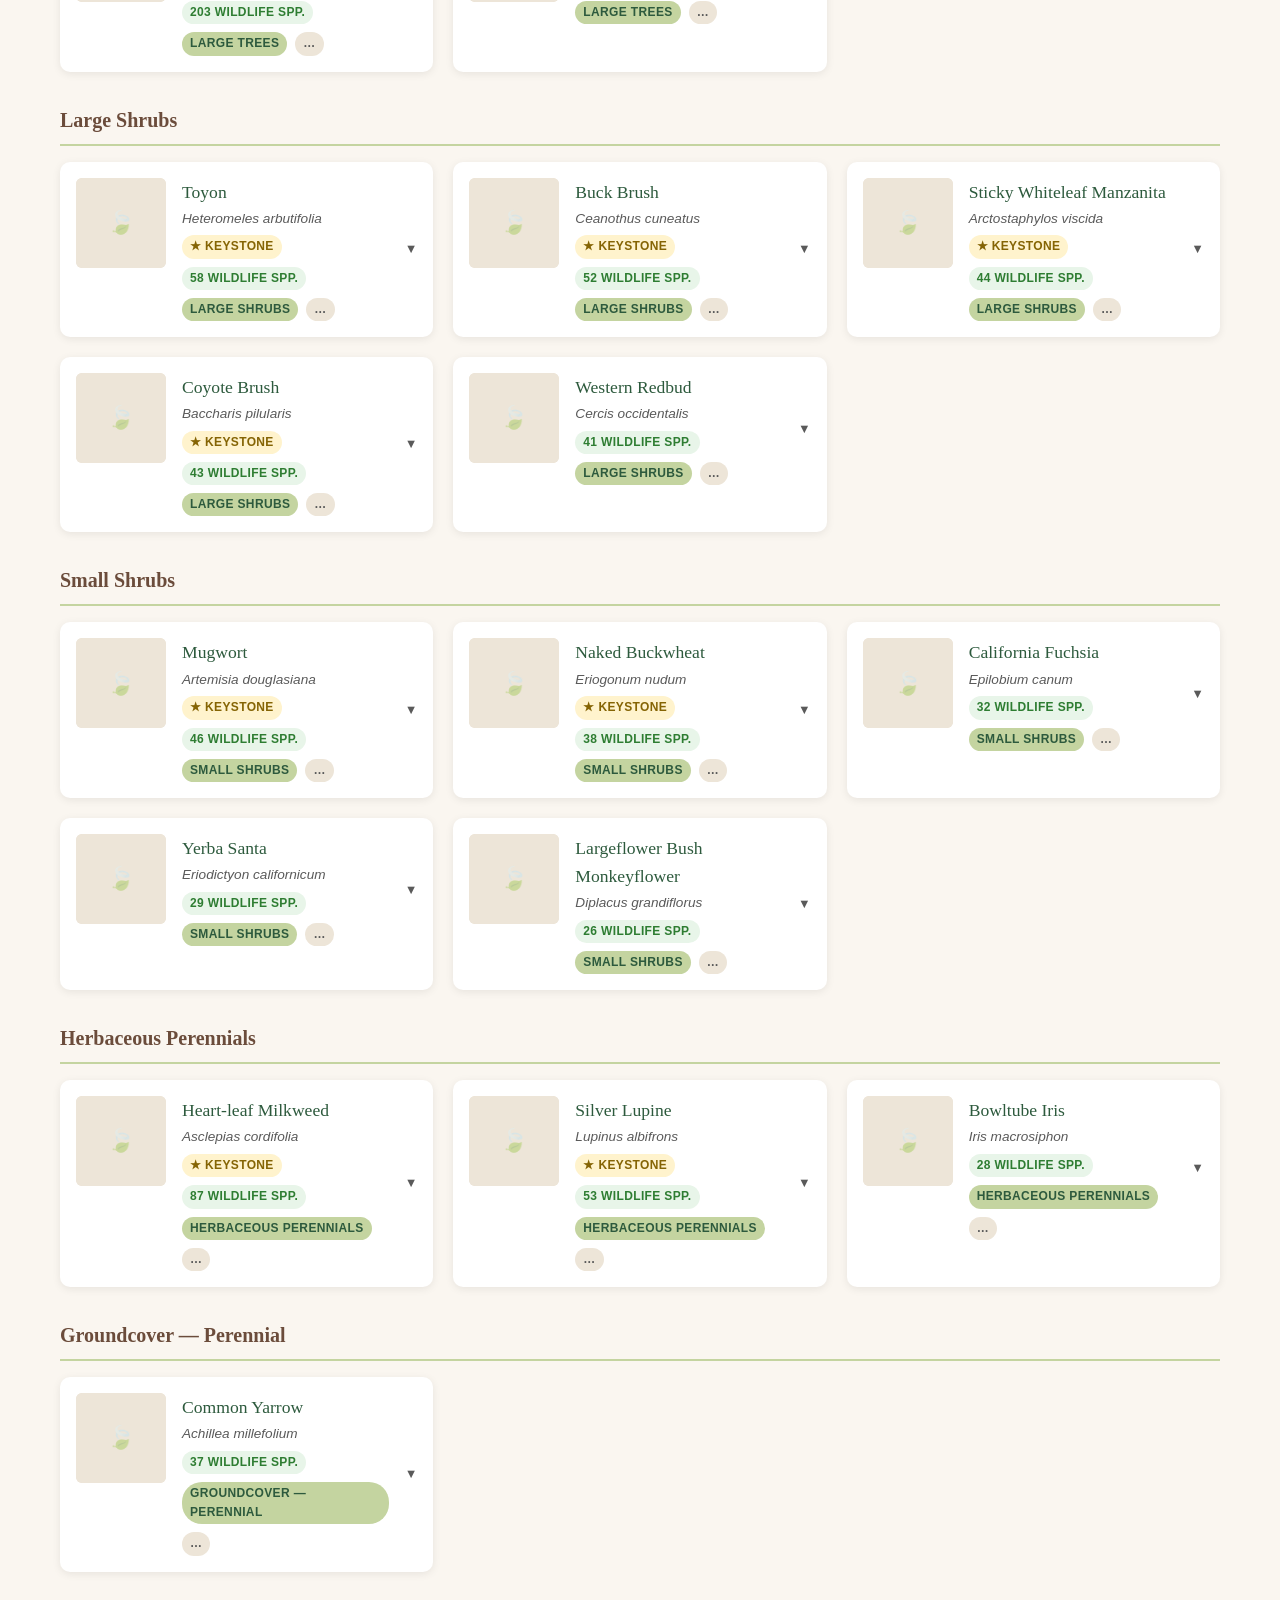
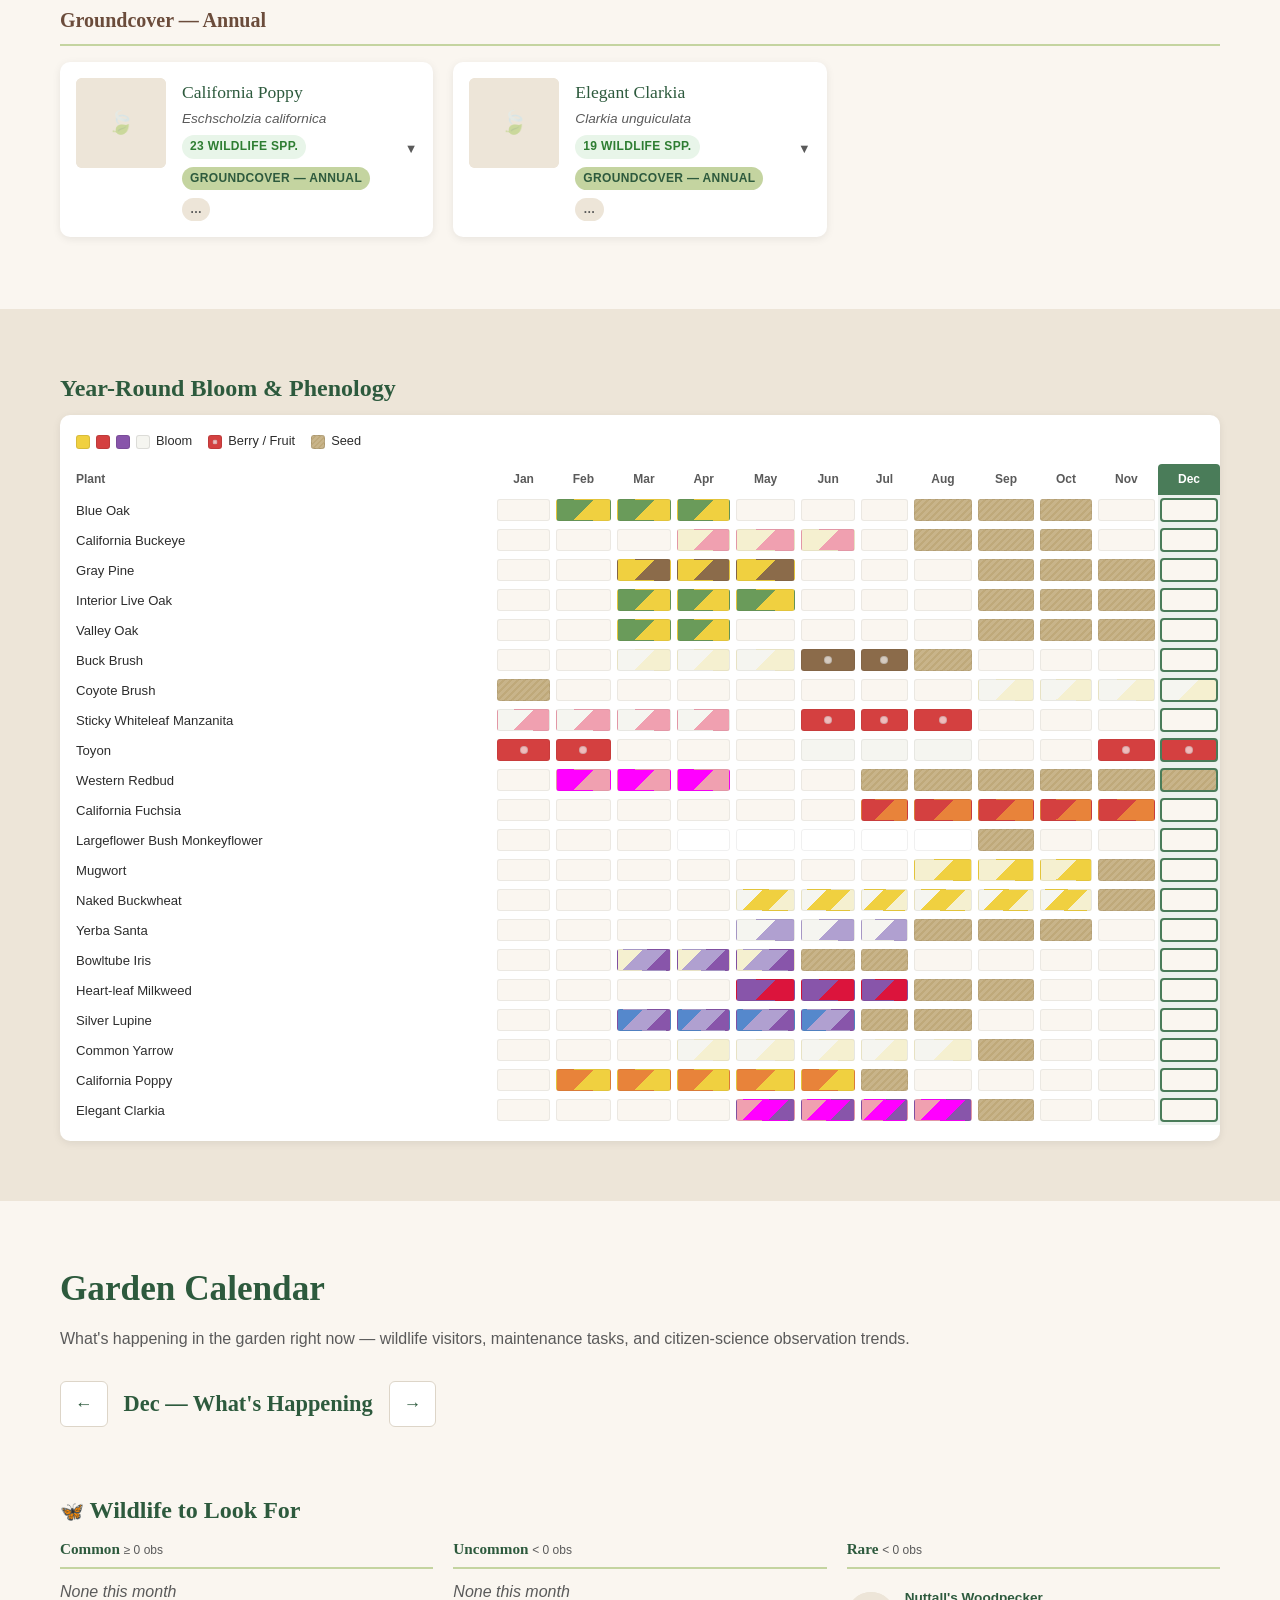
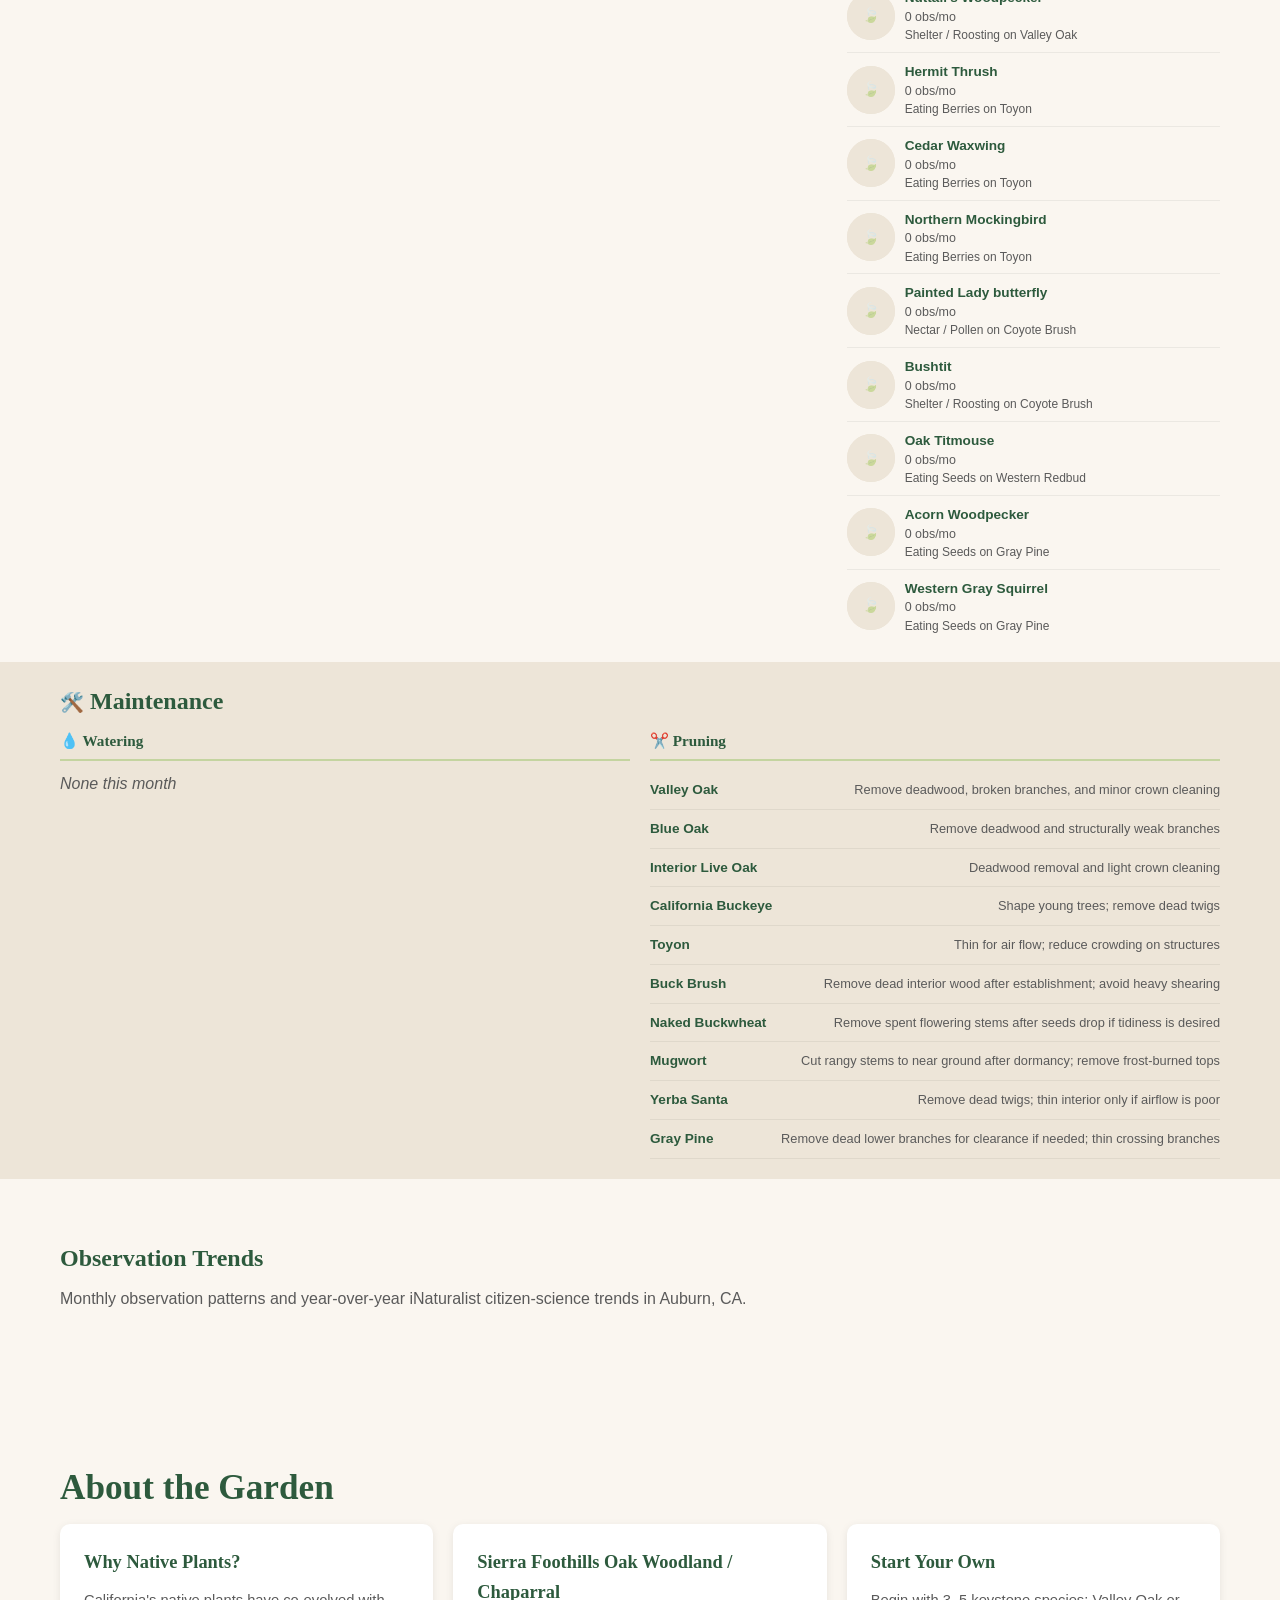
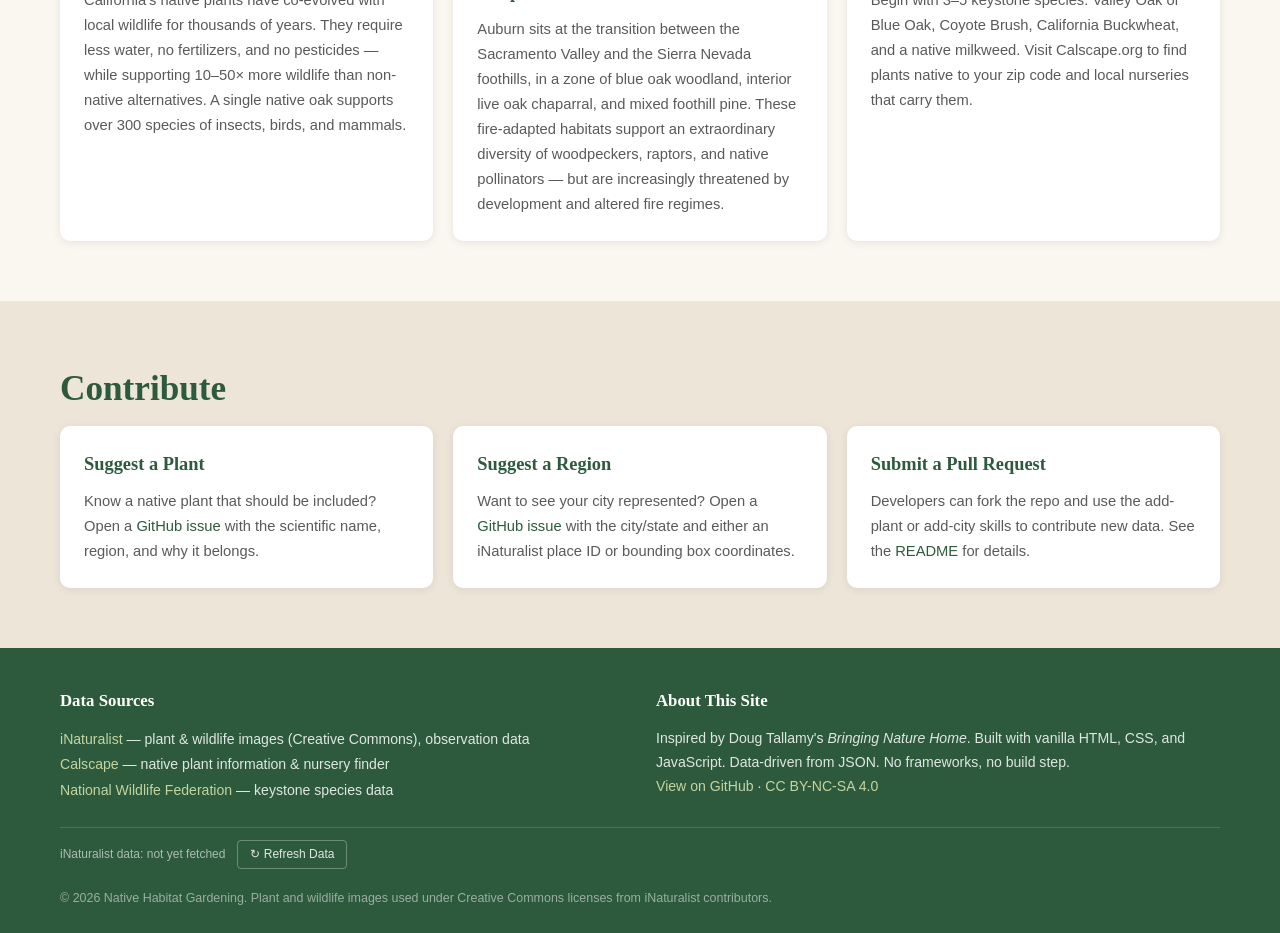
==== commit db22fab2: "Add Mira Mesa, CA region with 19-plant coastal sage scrub inventory Adds Mira Mesa as a new Place of" ====
--- a/index.html
+++ b/index.html
@@ -3,6 +3,17 @@
 <head>
   <meta charset="UTF-8">
   <meta name="viewport" content="width=device-width, initial-scale=1.0">
+
+  <!-- Google tag (gtag.js) -->
+  <script async src="https://www.googletagmanager.com/gtag/js?id=G-9RX4268SMV"></script>
+  <script>
+    window.dataLayer = window.dataLayer || [];
+    function gtag(){dataLayer.push(arguments);}
+    gtag('js', new Date());
+
+    gtag('config', 'G-9RX4268SMV');
+  </script>
+
   <title>Native Habitat Gardening</title>
   <meta name="description" content="Our yards are larger than every national park combined. This planner curates the native keystone species that matter most for your region — backed by NWF data and iNaturalist observations — so you can rebuild the food web from your own garden.">
 
@@ -27,7 +38,7 @@
   <link rel="preconnect" href="https://fonts.googleapis.com">
   <link rel="preconnect" href="https://fonts.gstatic.com" crossorigin>
   <link href="https://fonts.googleapis.com/css2?family=Bad+Script&display=swap" rel="stylesheet">
-  <link rel="stylesheet" href="css/styles.css?v=19">
+  <link rel="stylesheet" href="css/styles.css?v=20">
 </head>
 <body>
   <a href="#main" class="skip-link">Skip to main content</a>
@@ -192,6 +203,6 @@
     <svg width="22" height="22" viewBox="0 0 24 24" fill="none" stroke="currentColor" stroke-width="2.2" stroke-linecap="round" stroke-linejoin="round" aria-hidden="true"><path d="M18 15l-6-6-6 6"/></svg>
   </button>
 
-  <script src="js/app.js?v=19"></script>
+  <script src="js/app.js?v=20"></script>
 </body>
 </html>
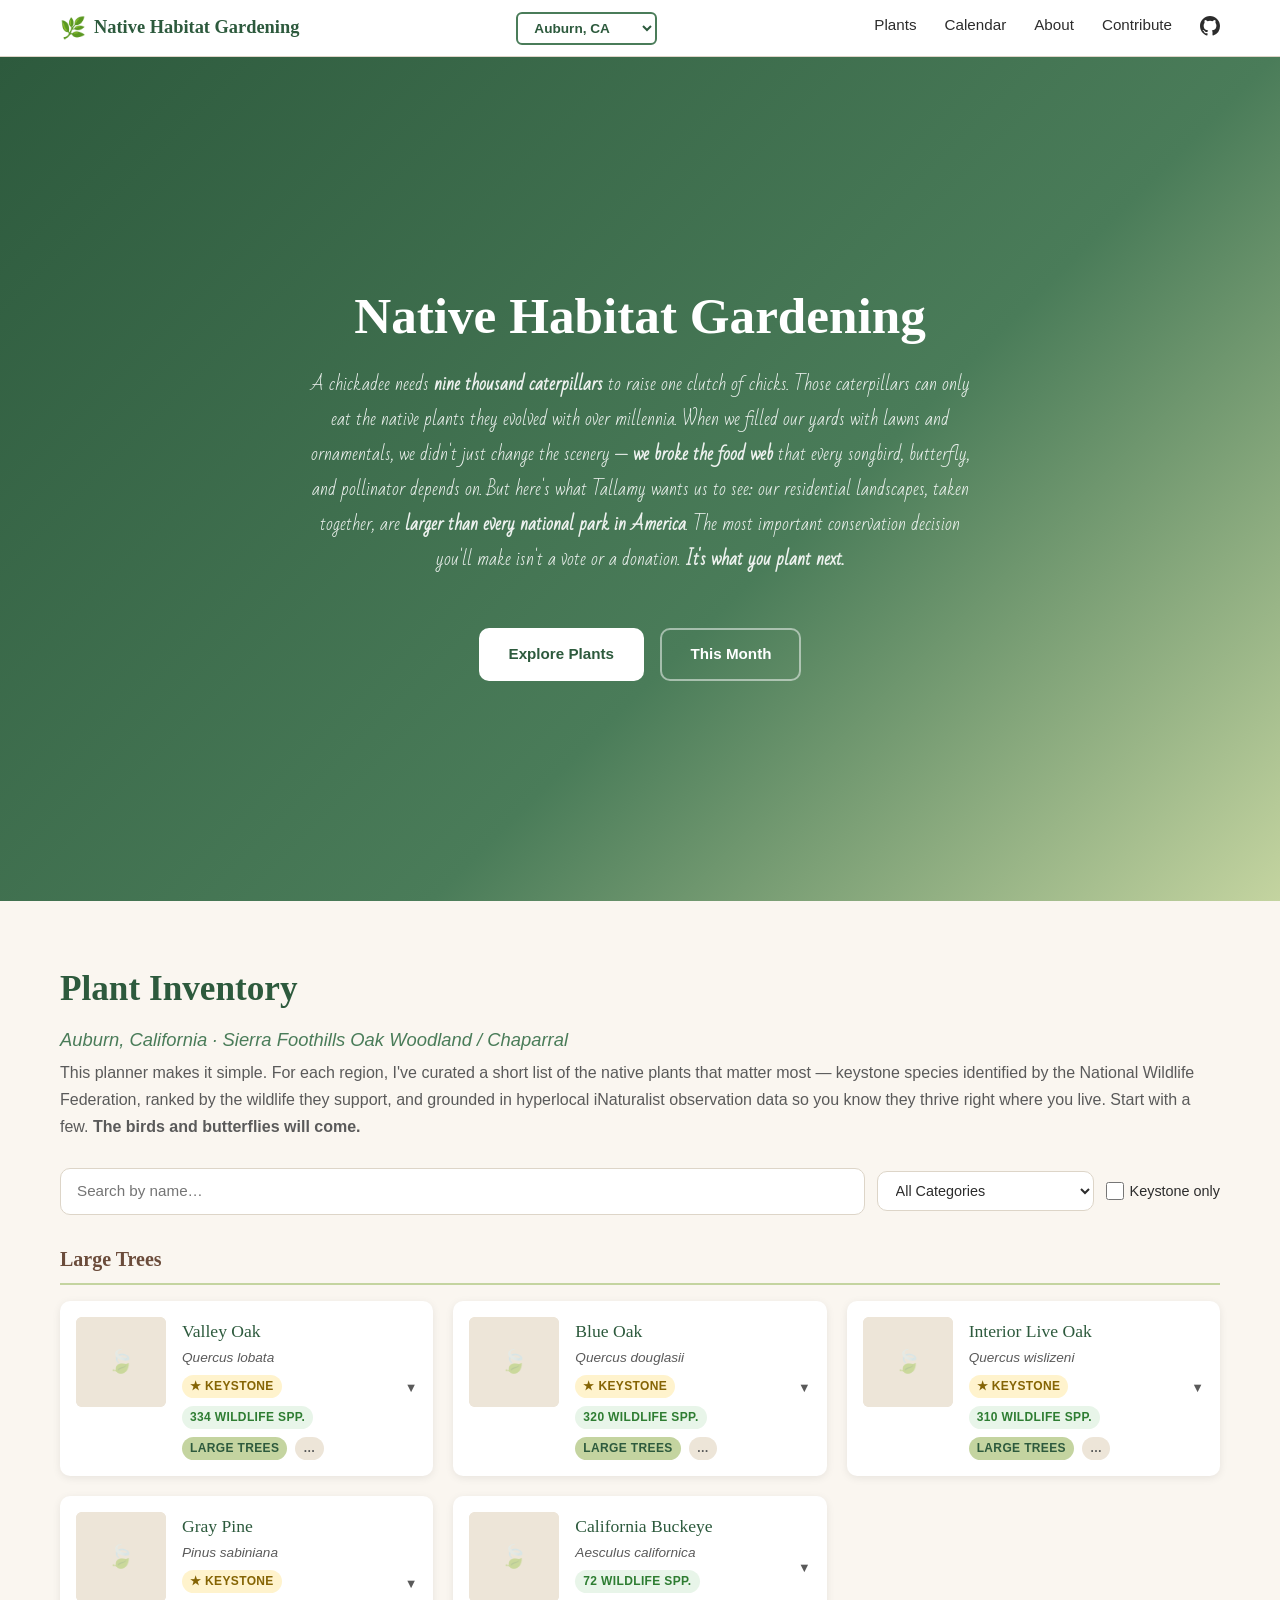
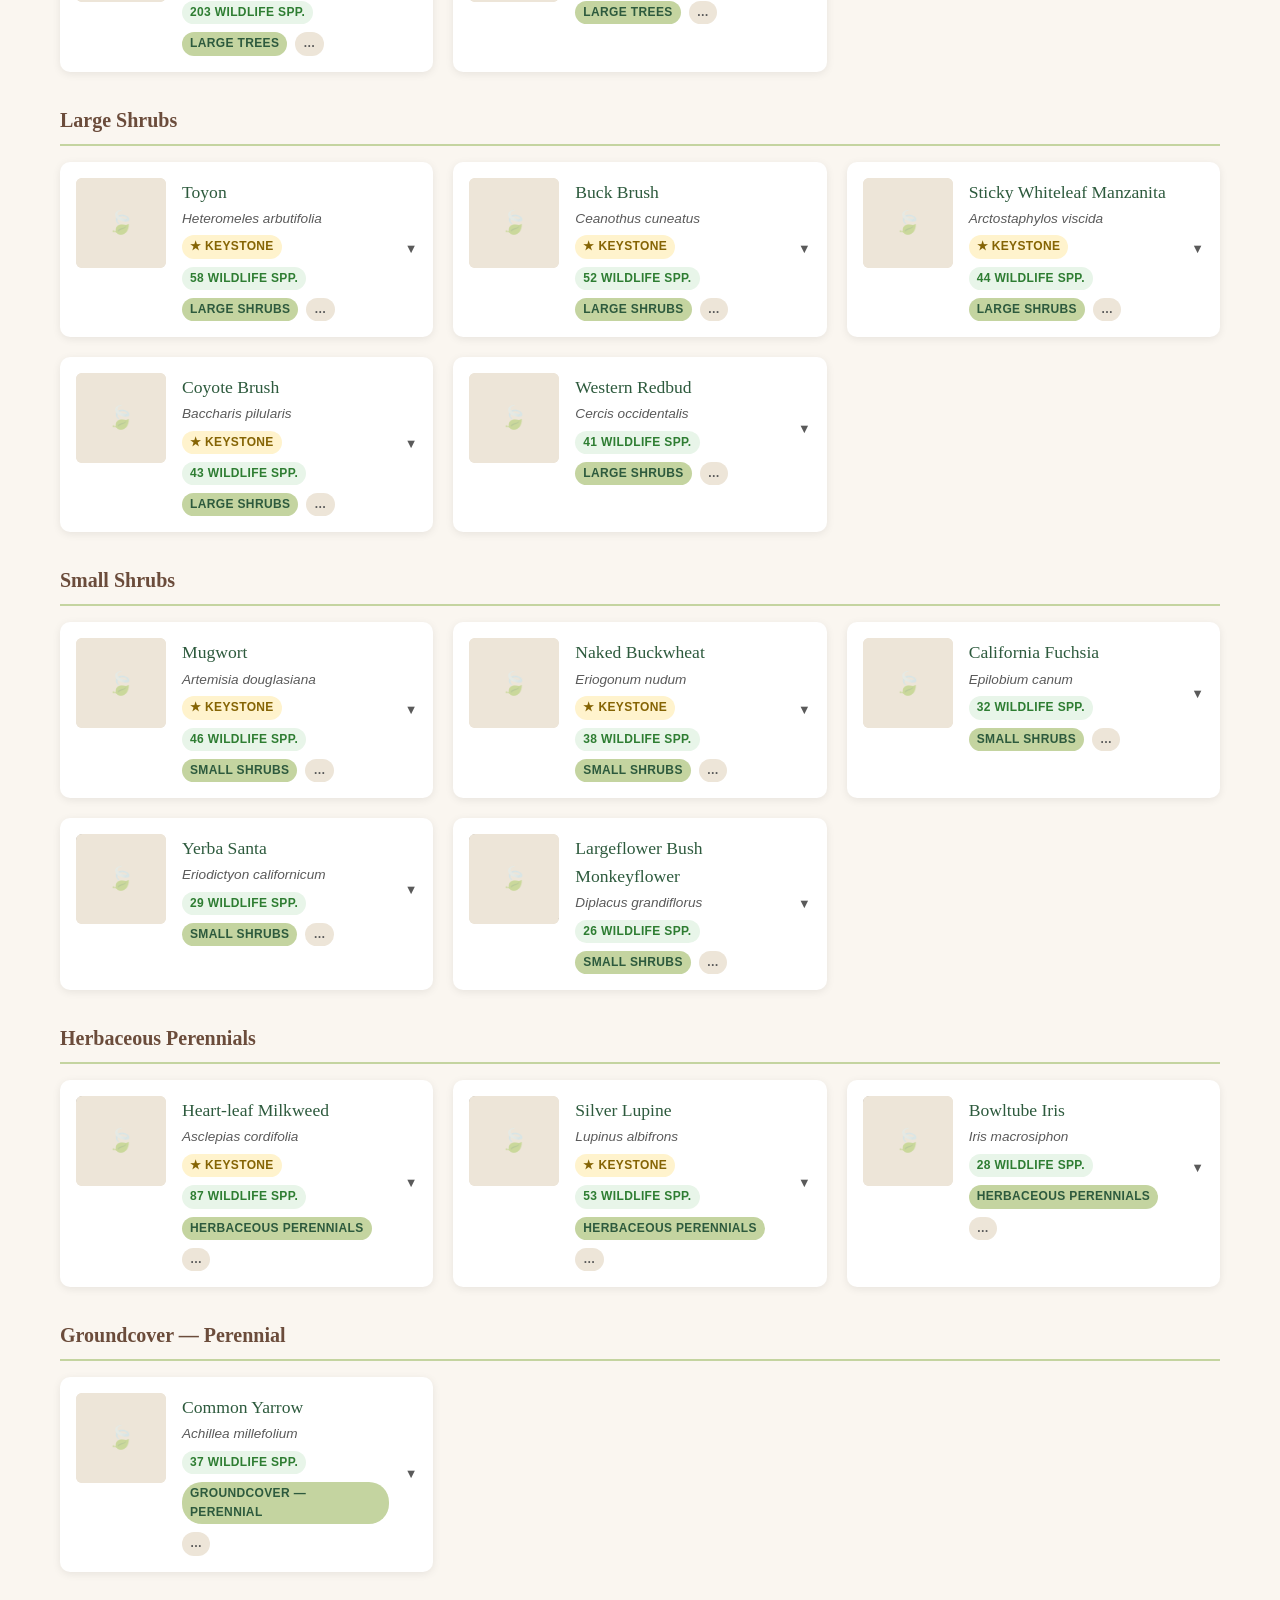
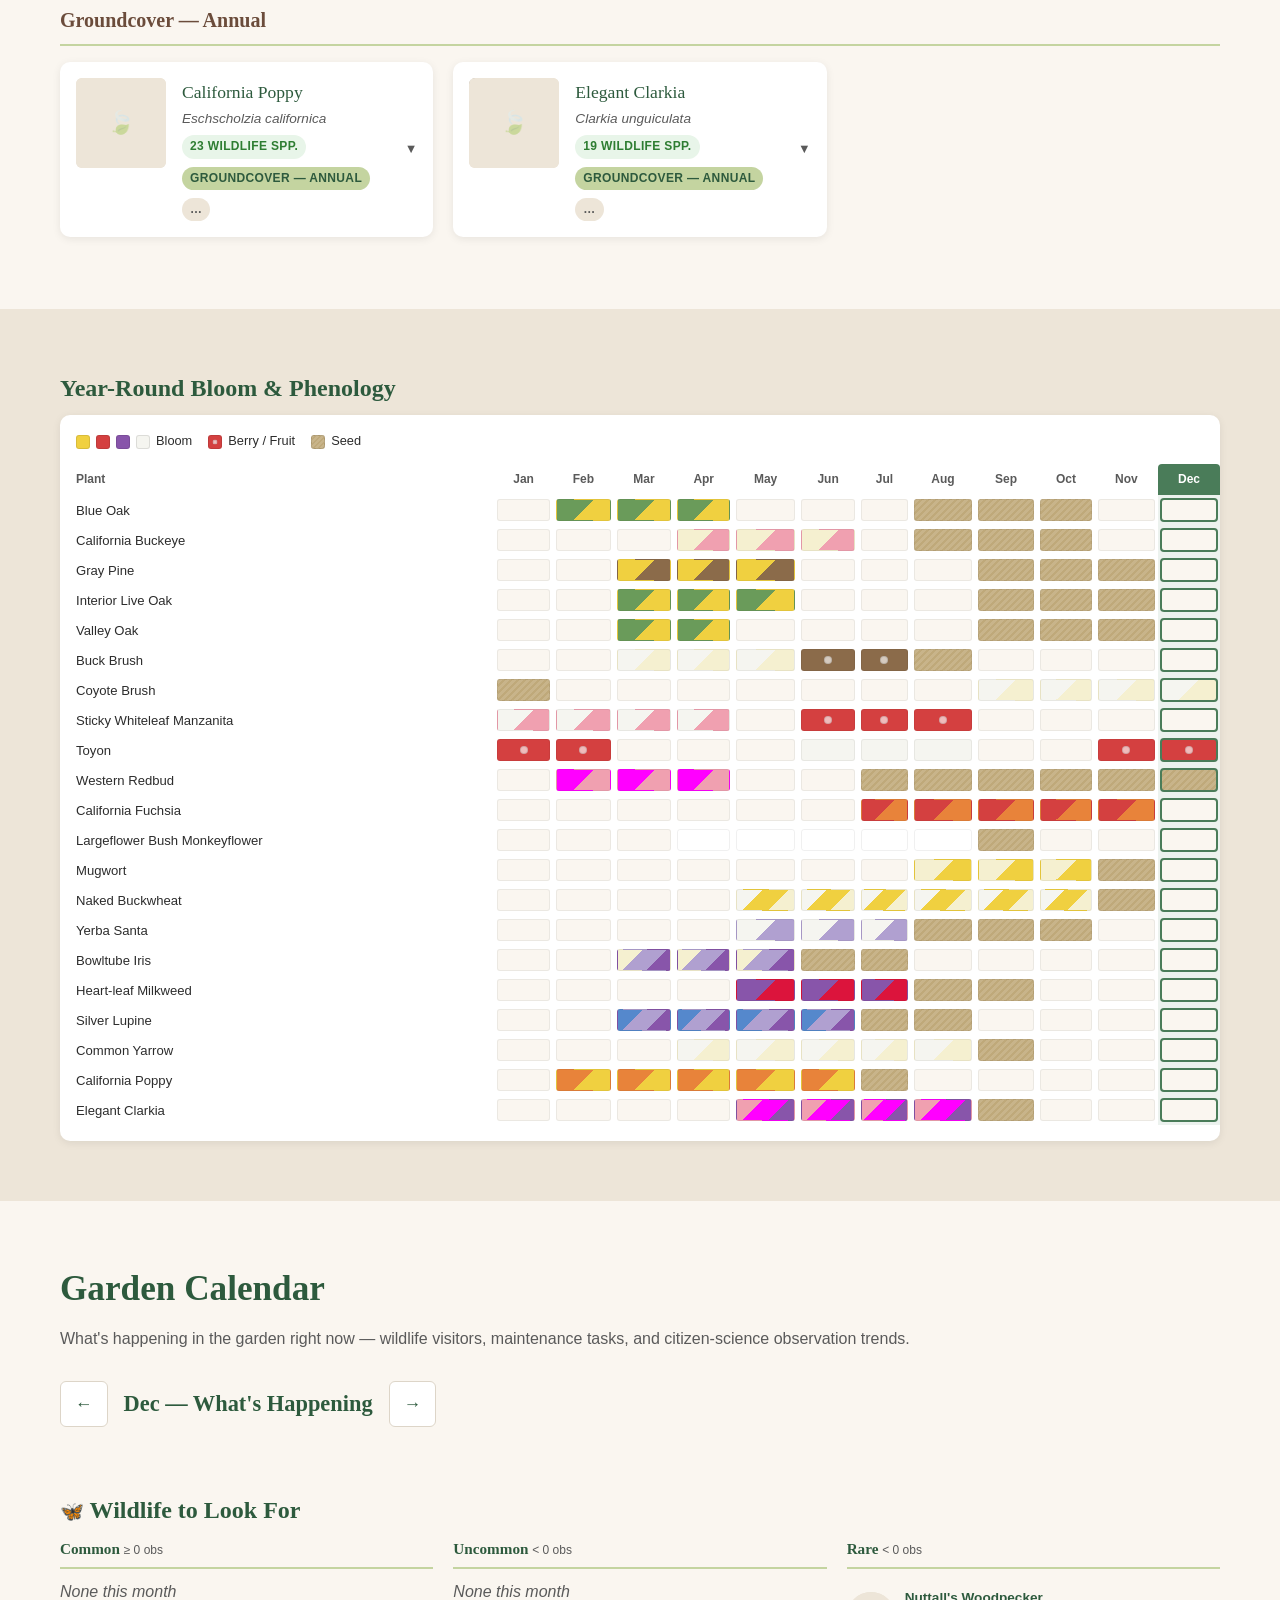
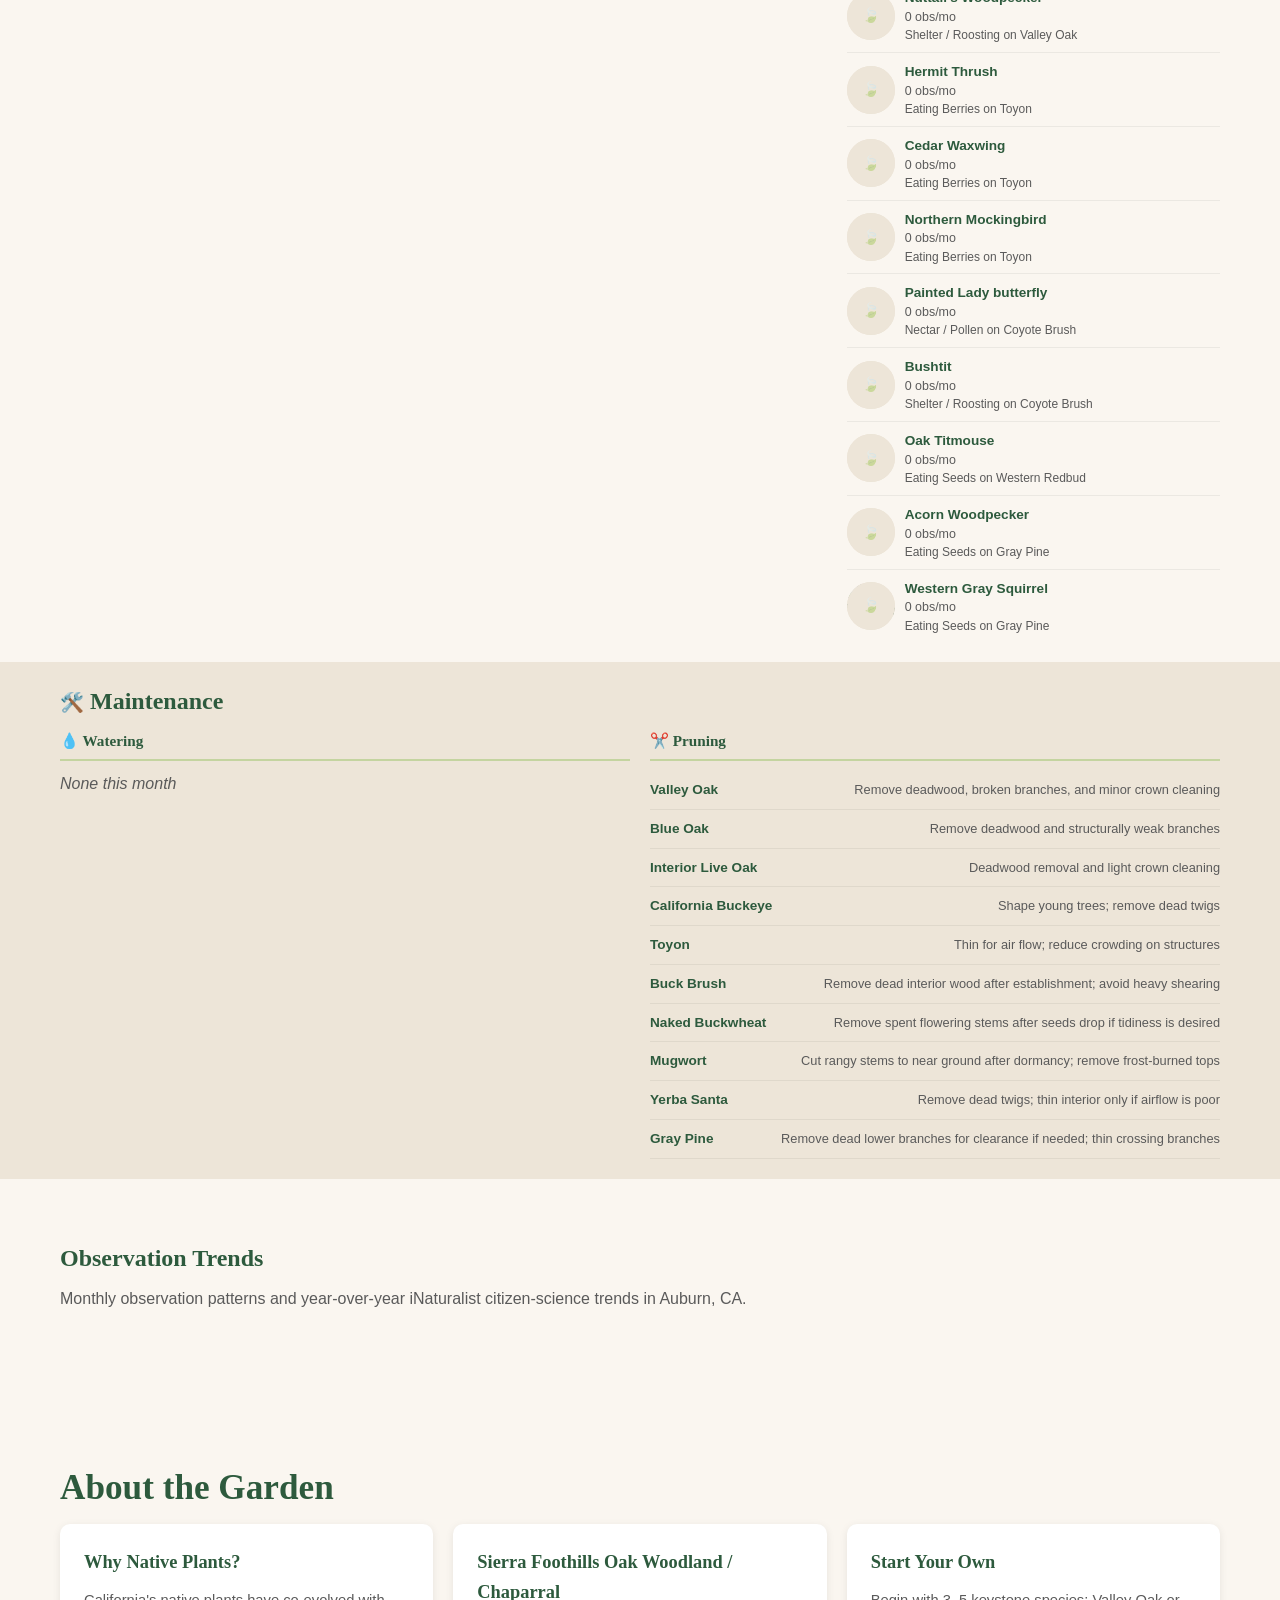
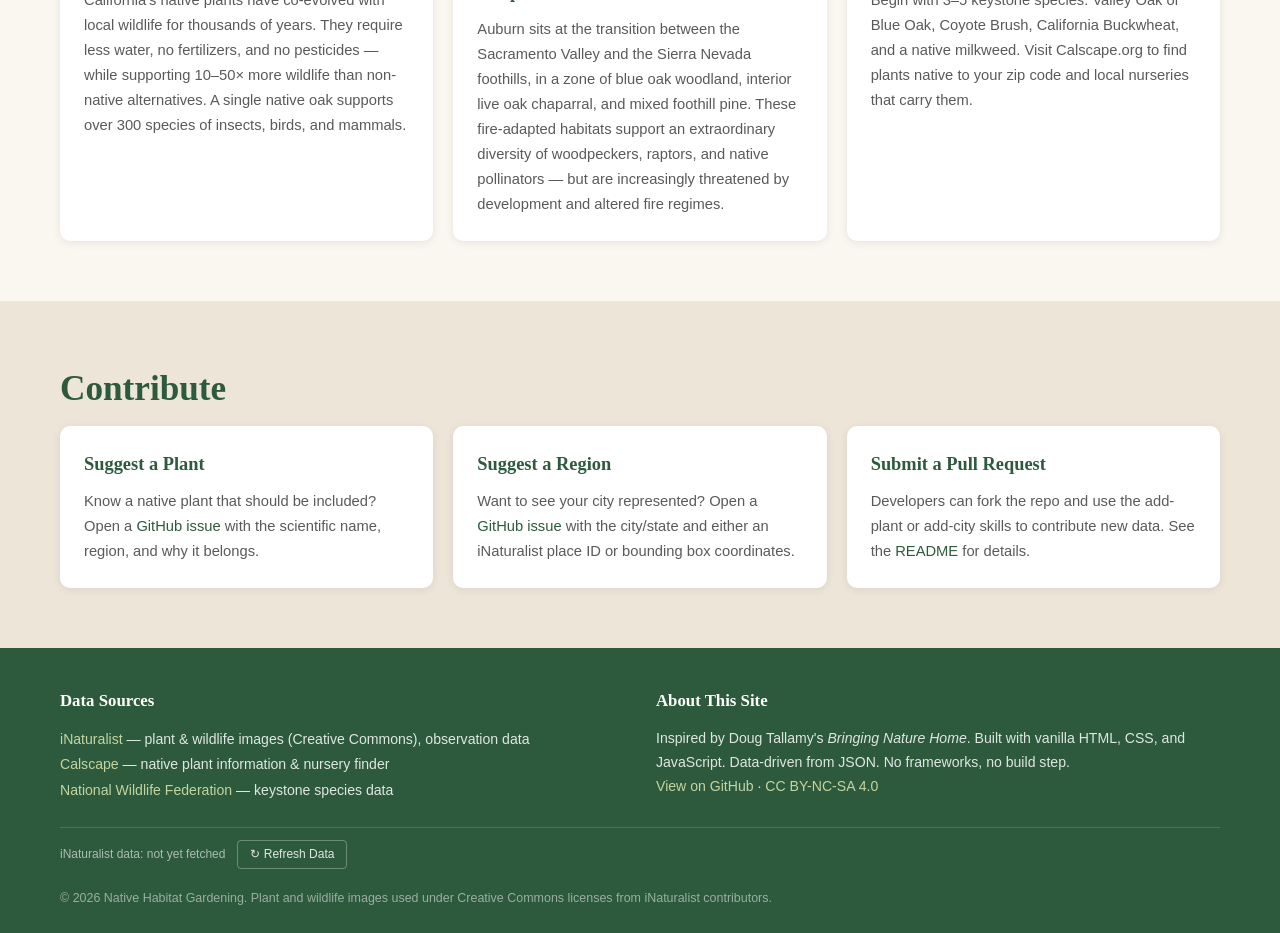
==== commit 481ba435: "Correct Blue Elderberry sun exposure to include deep shade Calscape lists Sambucus nigra ssp. caerul" ====
--- a/index.html
+++ b/index.html
@@ -38,7 +38,7 @@
   <link rel="preconnect" href="https://fonts.googleapis.com">
   <link rel="preconnect" href="https://fonts.gstatic.com" crossorigin>
   <link href="https://fonts.googleapis.com/css2?family=Bad+Script&display=swap" rel="stylesheet">
-  <link rel="stylesheet" href="css/styles.css?v=20">
+  <link rel="stylesheet" href="css/styles.css?v=22">
 </head>
 <body>
   <a href="#main" class="skip-link">Skip to main content</a>
@@ -203,6 +203,6 @@
     <svg width="22" height="22" viewBox="0 0 24 24" fill="none" stroke="currentColor" stroke-width="2.2" stroke-linecap="round" stroke-linejoin="round" aria-hidden="true"><path d="M18 15l-6-6-6 6"/></svg>
   </button>
 
-  <script src="js/app.js?v=20"></script>
+  <script src="js/app.js?v=22"></script>
 </body>
 </html>
